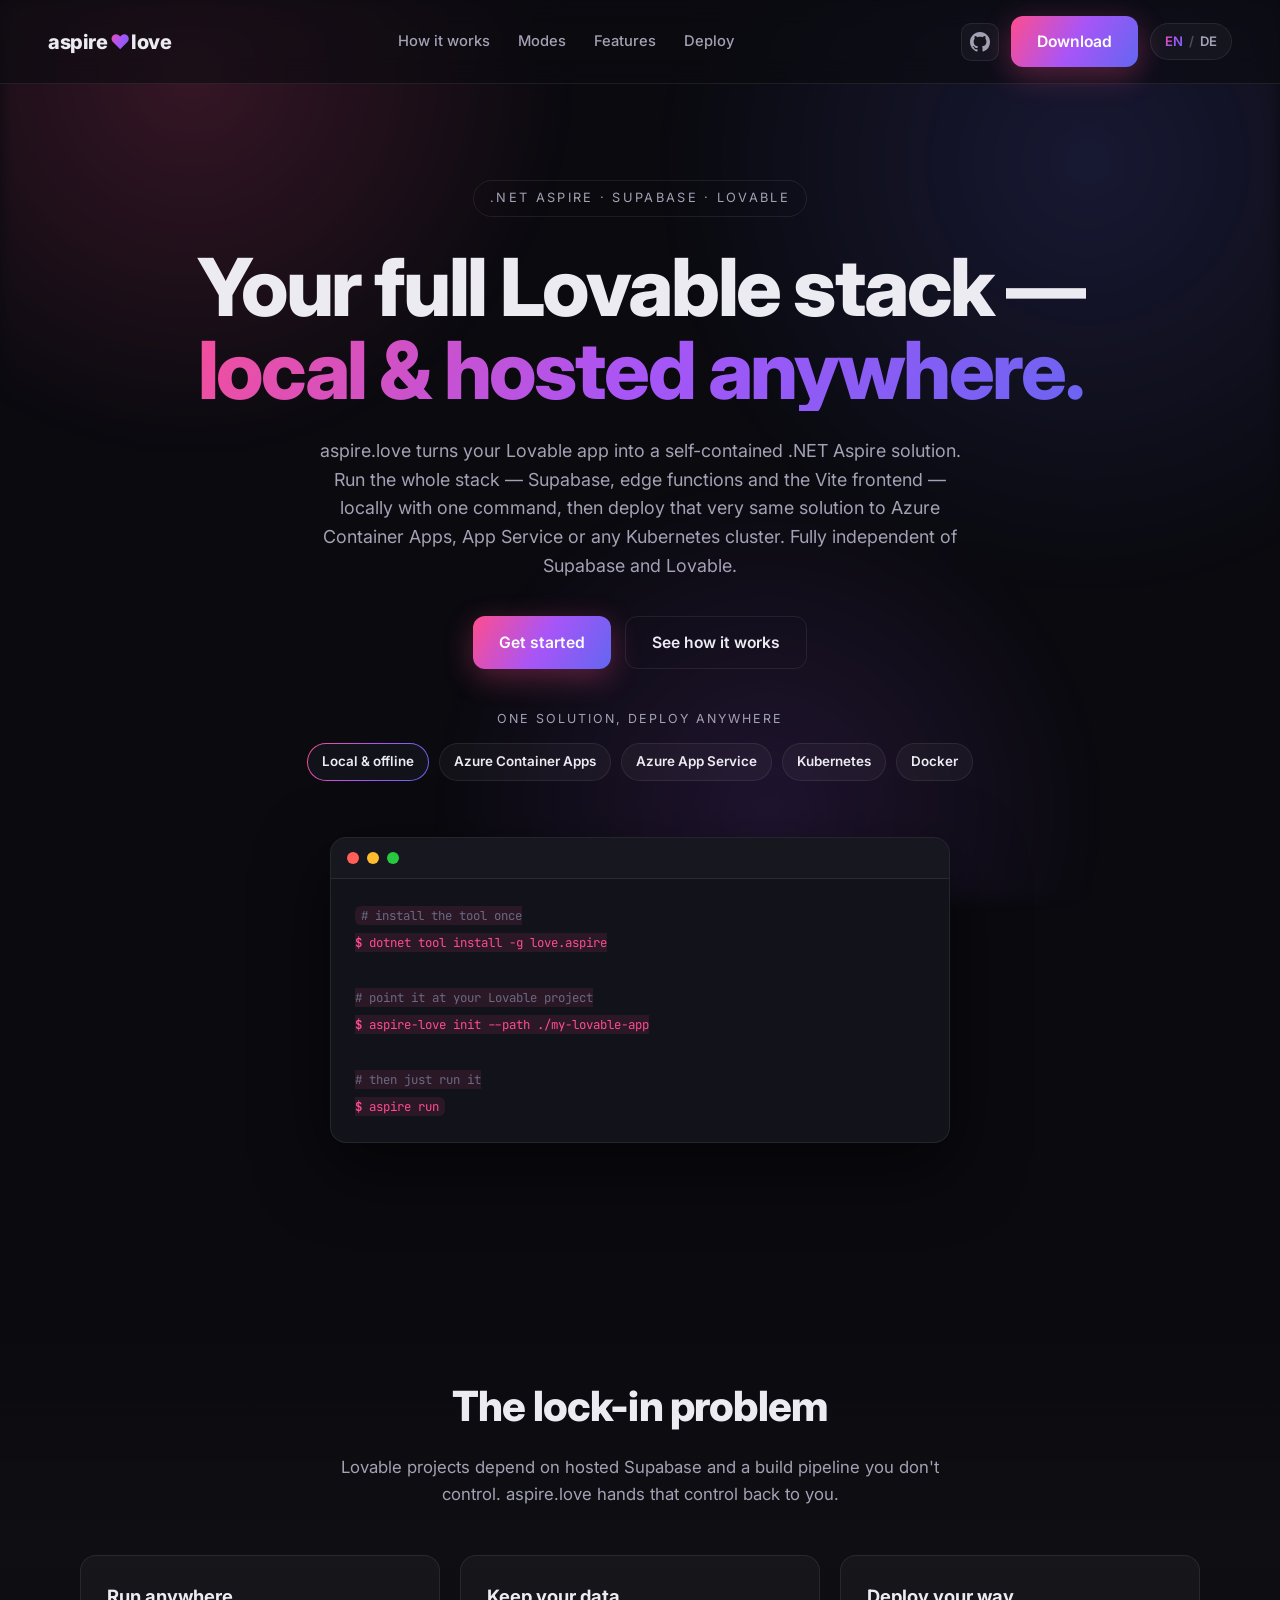
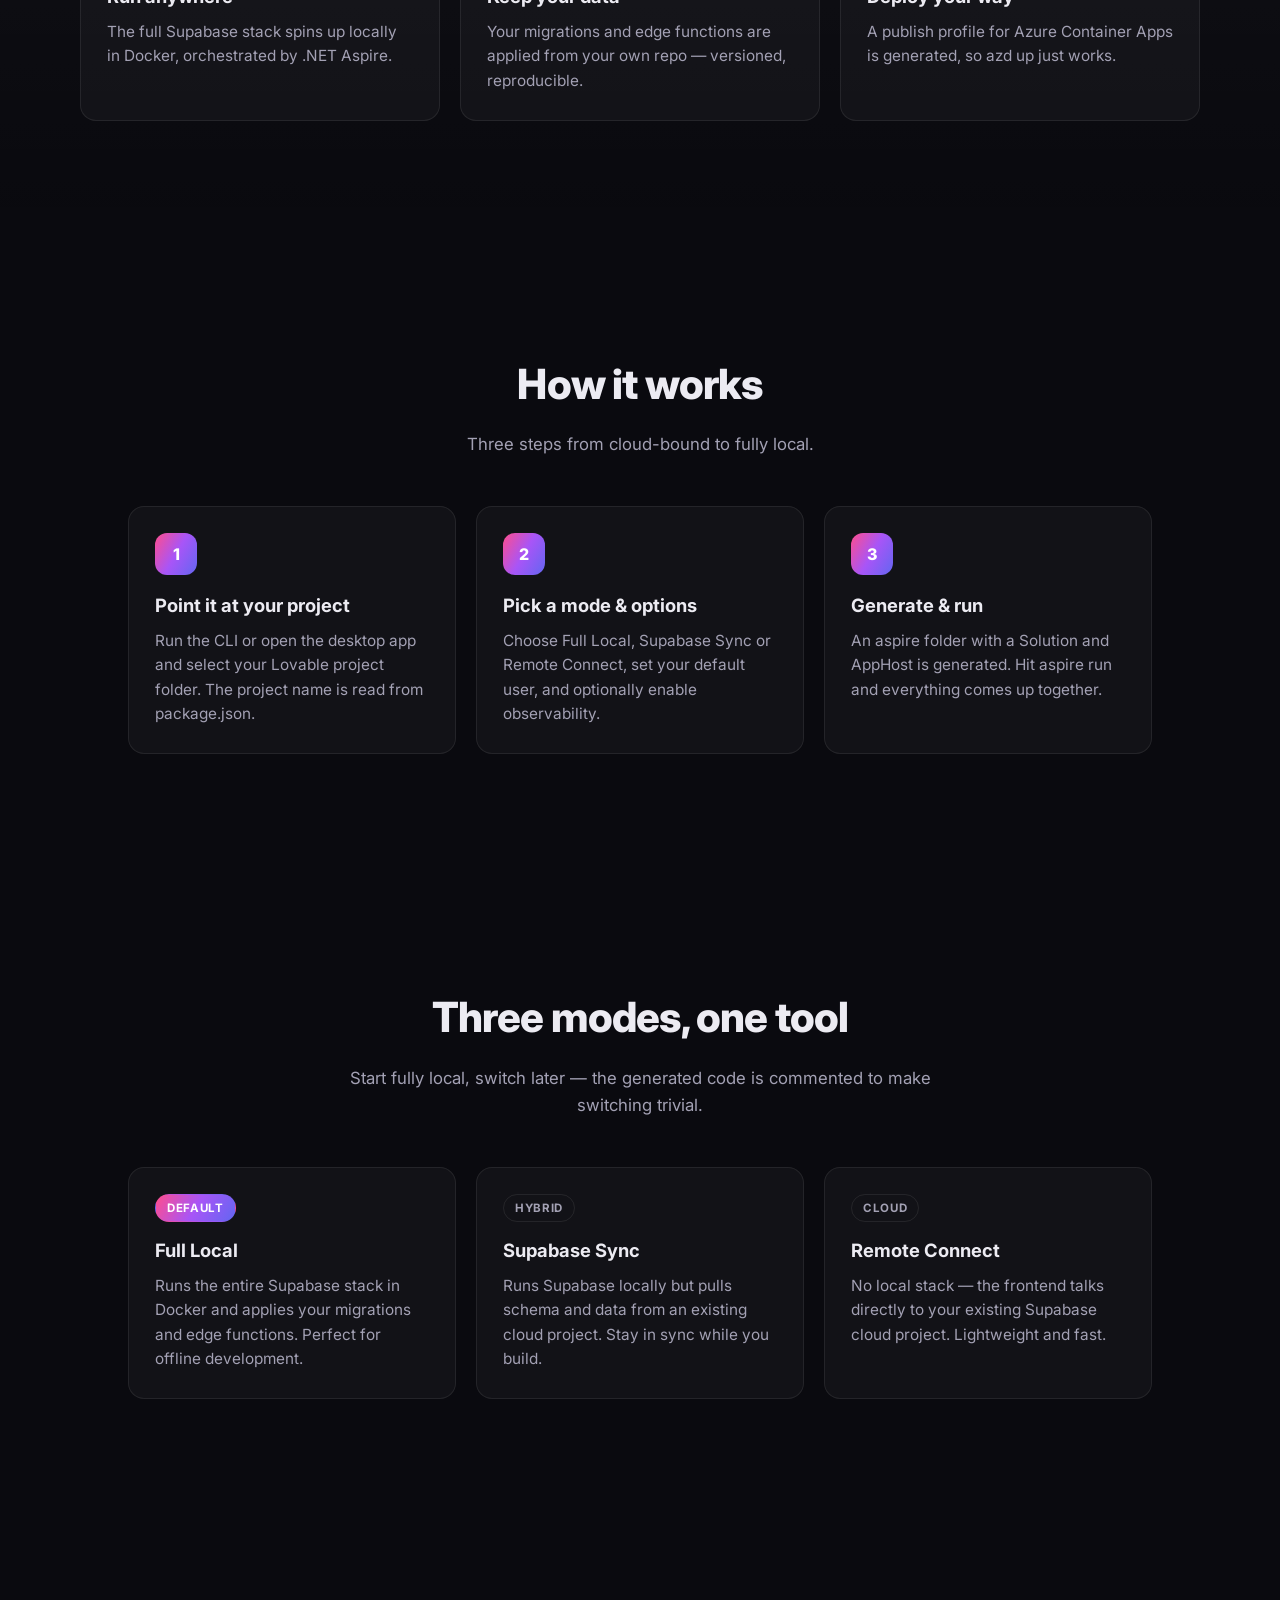
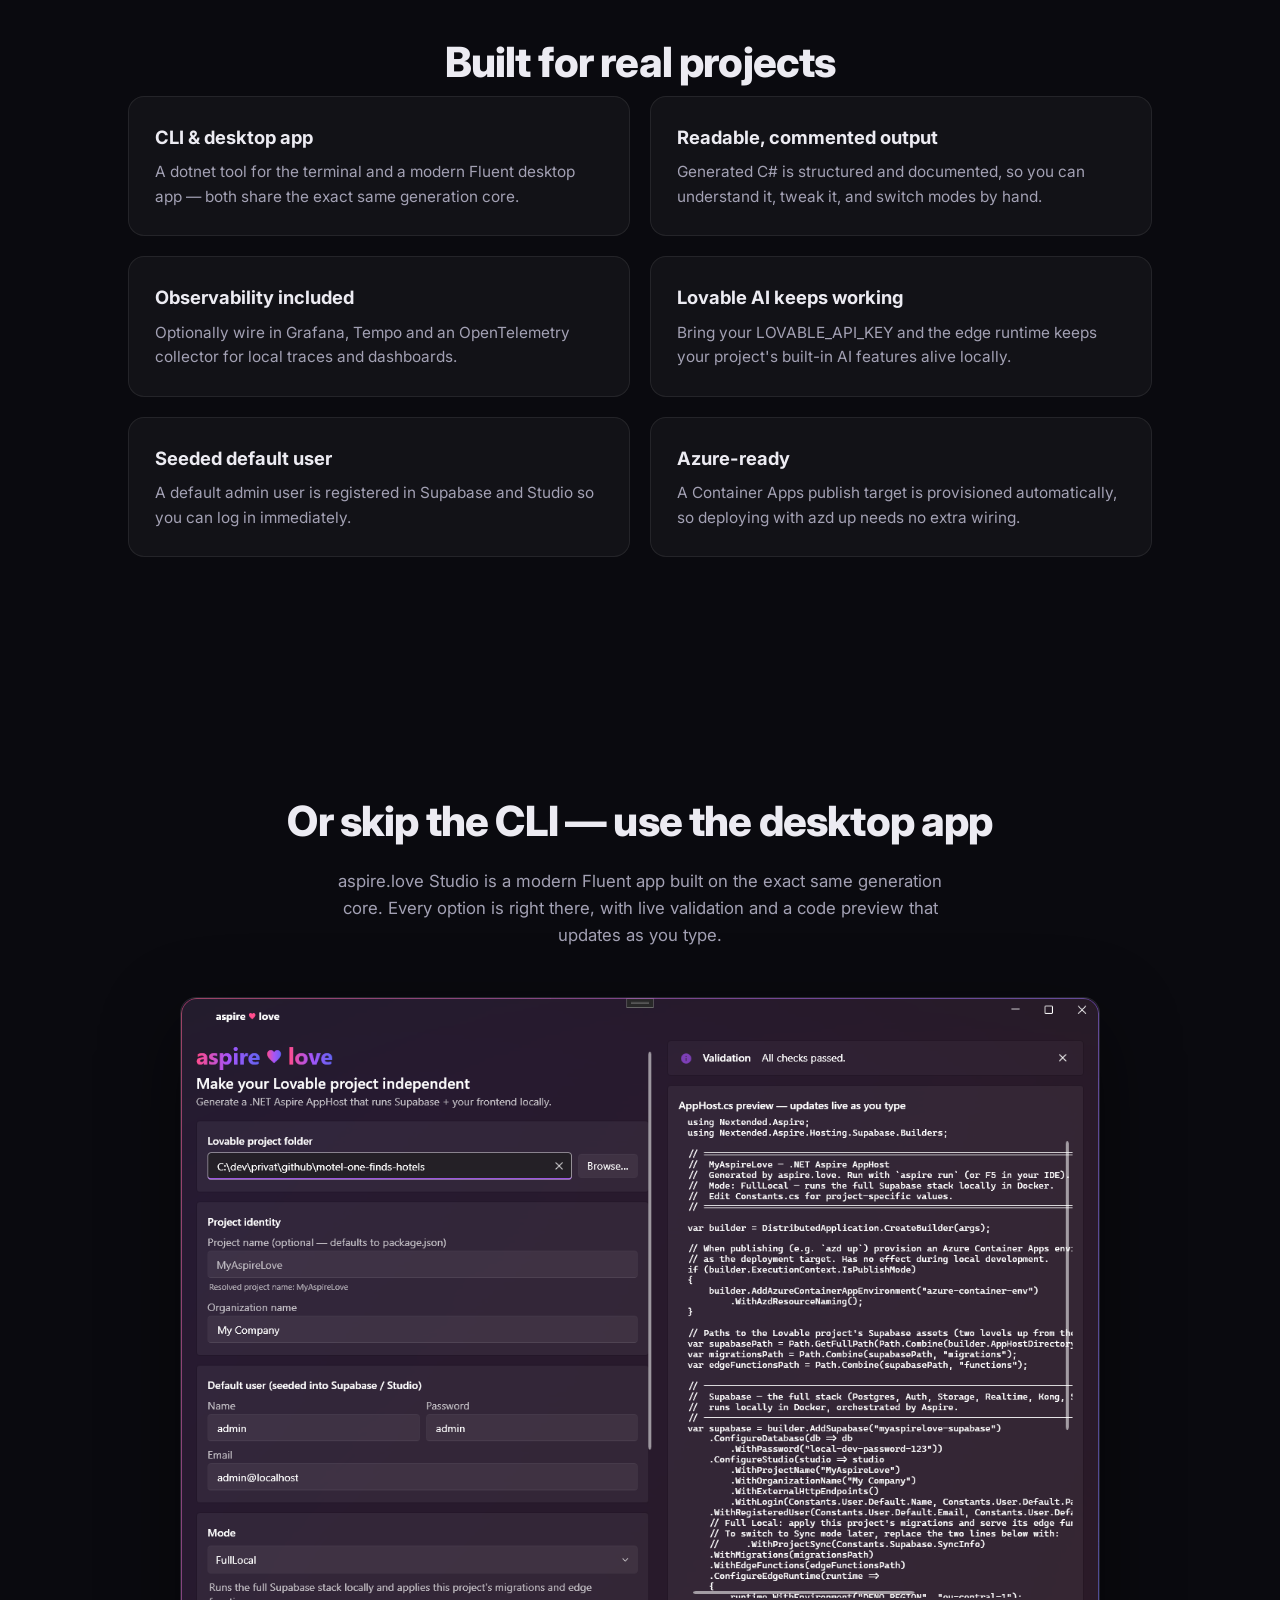
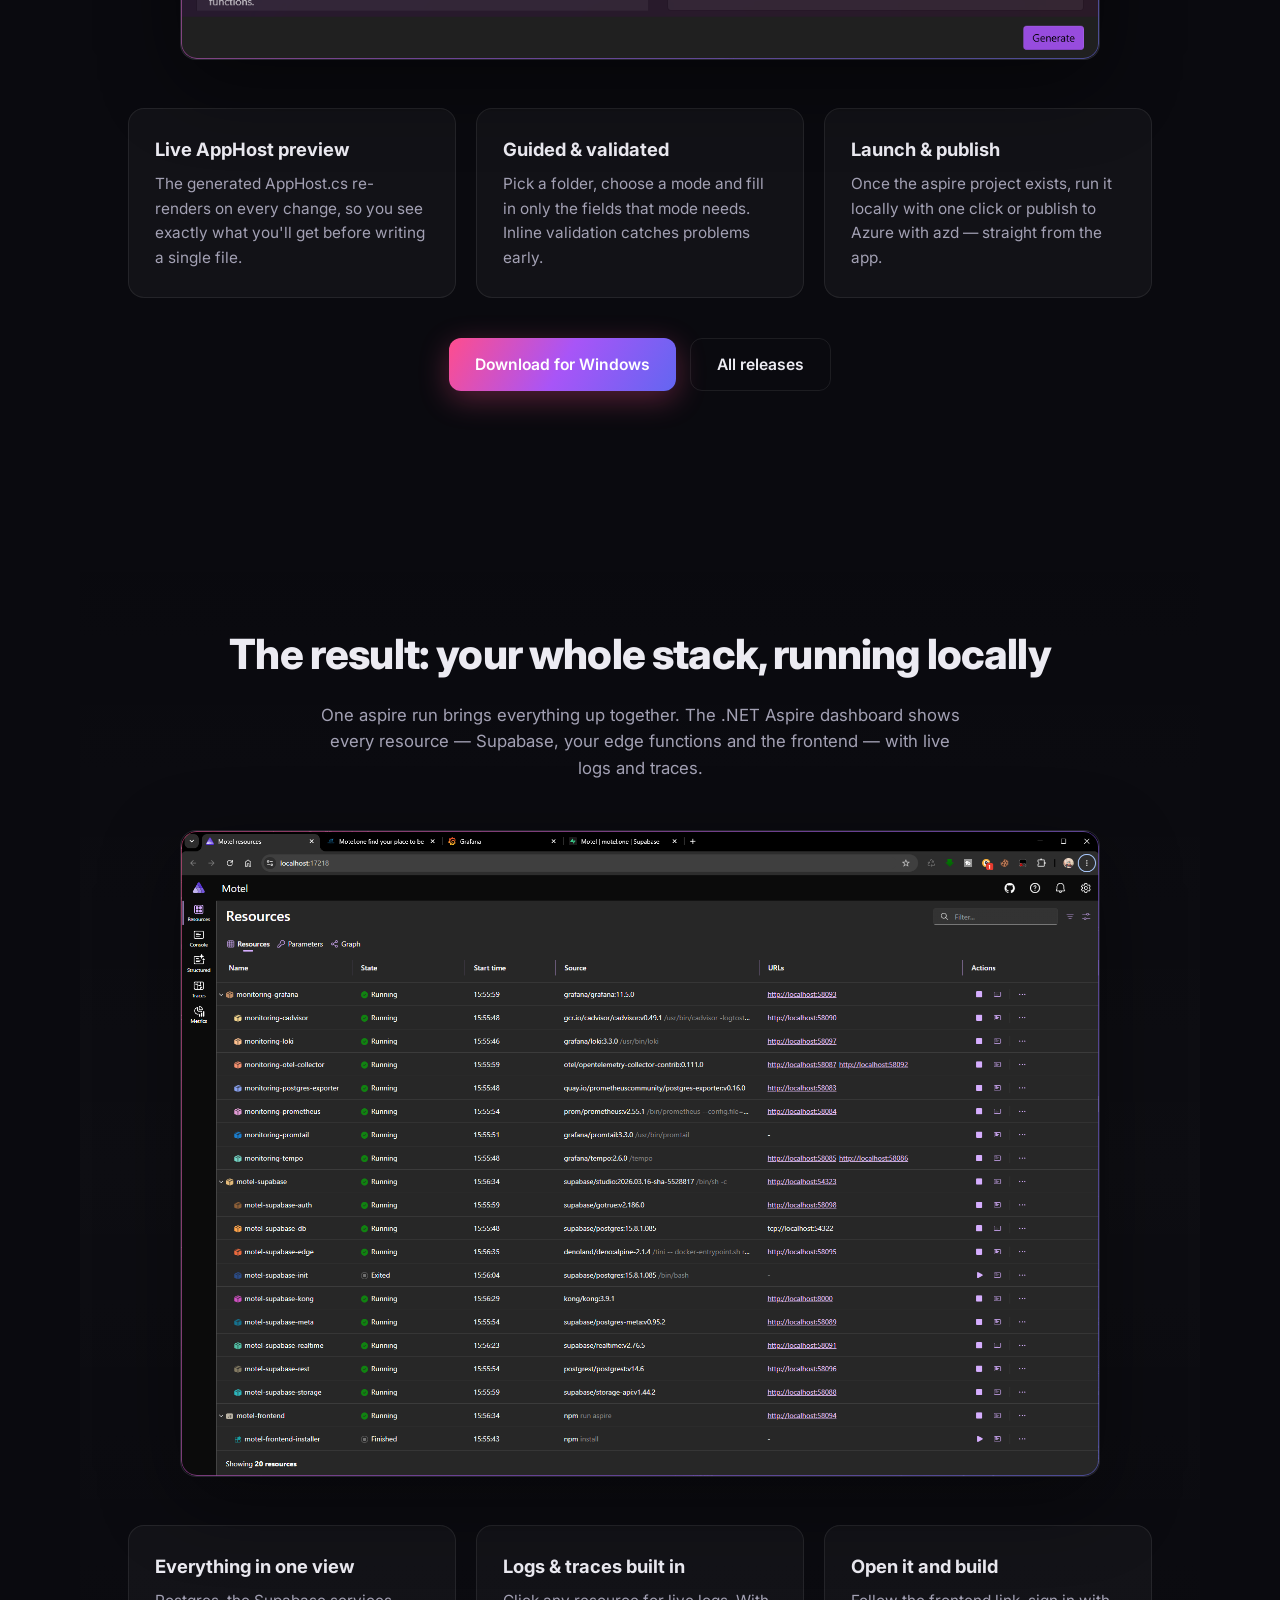
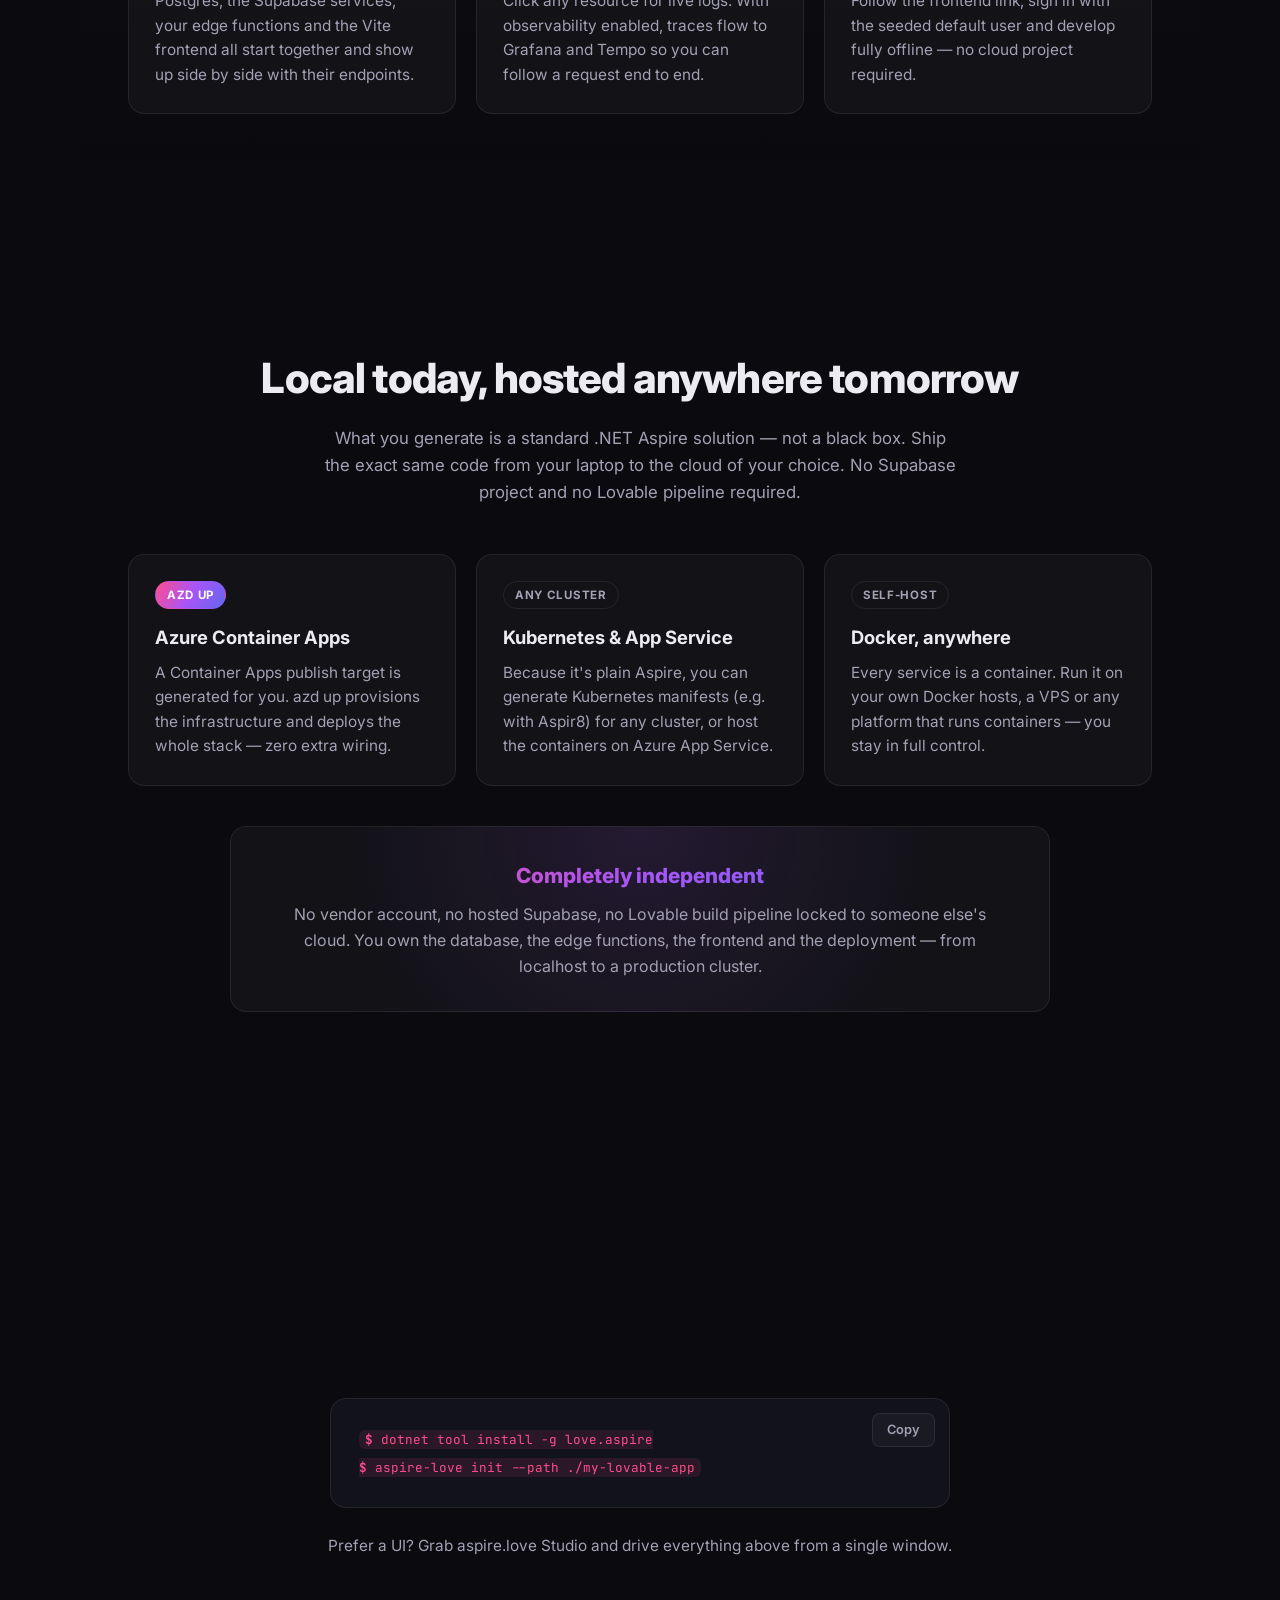
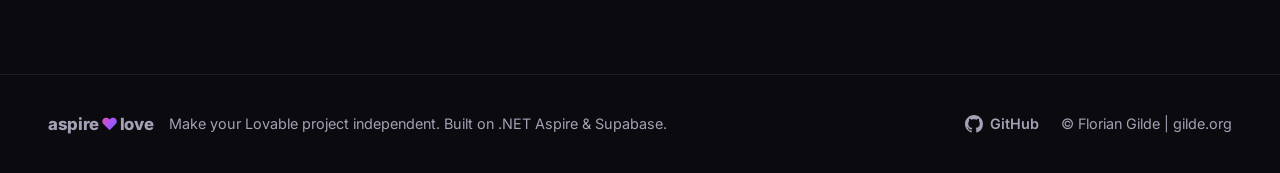
==== website/index.html @ bad2988e "Punch up the website: nav GitHub icon + download, deploy-anywhere story - Add a GitHub icon link and" ====
<!DOCTYPE html>
<html lang="en">
<head>
    <meta charset="UTF-8" />
    <meta name="viewport" content="width=device-width, initial-scale=1.0" />
    <title>aspire.love — own your Lovable project</title>
    <meta name="description"
          data-i18n="meta.description"
          content="aspire.love generates a .NET Aspire AppHost so your Lovable project runs fully locally — Supabase, edge functions and frontend, no cloud lock-in." />
    <link rel="icon" href="assets/favicon.ico" sizes="any" />
    <link rel="apple-touch-icon" href="assets/favicon.ico" />
    <link rel="preconnect" href="https://fonts.googleapis.com" />
    <link rel="preconnect" href="https://fonts.gstatic.com" crossorigin />
    <link href="https://fonts.googleapis.com/css2?family=Inter:wght@400;500;600;700;800&family=JetBrains+Mono:wght@400;500&display=swap"
          rel="stylesheet" />
    <link rel="stylesheet" href="styles.css" />
</head>
<body>
    <div class="aurora" aria-hidden="true"></div>

    <!-- ============================ Nav ============================ -->
    <header class="nav">
        <a class="brand" href="#top">
            <span class="brand-mark">aspire<span class="heart">♥</span>love</span>
        </a>
        <nav class="nav-links">
            <a href="#how" data-i18n="nav.how">How it works</a>
            <a href="#modes" data-i18n="nav.modes">Modes</a>
            <a href="#features" data-i18n="nav.features">Features</a>
            <a href="#deploy" data-i18n="nav.deploy">Deploy</a>
        </nav>
        <div class="nav-actions">
            <a class="nav-icon" href="https://github.com/fgilde/aspire.love" target="_blank" rel="noopener"
               aria-label="View aspire.love on GitHub" title="GitHub">
                <svg viewBox="0 0 16 16" width="20" height="20" aria-hidden="true" fill="currentColor">
                    <path d="M8 0C3.58 0 0 3.58 0 8c0 3.54 2.29 6.53 5.47 7.59.4.07.55-.17.55-.38 0-.19-.01-.82-.01-1.49-2.01.37-2.53-.49-2.69-.94-.09-.23-.48-.94-.82-1.13-.28-.15-.68-.52-.01-.53.63-.01 1.08.58 1.23.82.72 1.21 1.87.87 2.33.66.07-.52.28-.87.51-1.07-1.78-.2-3.64-.89-3.64-3.95 0-.87.31-1.59.82-2.15-.08-.2-.36-1.02.08-2.12 0 0 .67-.21 2.2.82.64-.18 1.32-.27 2-.27.68 0 1.36.09 2 .27 1.53-1.04 2.2-.82 2.2-.82.44 1.1.16 1.92.08 2.12.51.56.82 1.27.82 2.15 0 3.07-1.87 3.75-3.65 3.95.29.25.54.73.54 1.48 0 1.07-.01 1.93-.01 2.2 0 .21.15.46.55.38A8.01 8.01 0 0 0 16 8c0-4.42-3.58-8-8-8Z"></path>
                </svg>
            </a>
            <a class="btn btn-primary btn-sm"
               href="https://github.com/fgilde/aspire.love/releases/latest/download/aspire.love-win-Setup.exe"
               data-i18n="nav.download">Download</a>
            <button class="lang-toggle" id="langToggle" aria-label="Toggle language">
                <span data-lang="en" class="active">EN</span>
                <span class="sep">/</span>
                <span data-lang="de">DE</span>
            </button>
        </div>
    </header>

    <!-- ============================ Hero ============================ -->
    <main id="top">
        <section class="hero">
            <span class="eyebrow" data-i18n="hero.eyebrow">.NET Aspire · Supabase · Lovable</span>
            <h1 class="hero-title">
                <span data-i18n="hero.title1">Your full Lovable stack —</span>
                <span class="gradient" data-i18n="hero.title2">local &amp; hosted anywhere.</span>
            </h1>
            <p class="hero-sub" data-i18n="hero.sub">
                aspire.love turns your Lovable app into a self-contained .NET Aspire solution. Run the
                whole stack — Supabase, edge functions and the Vite frontend — locally with one command,
                then deploy that very same solution to Azure Container Apps, App Service or any Kubernetes
                cluster. Fully independent of Supabase and Lovable.
            </p>
            <div class="hero-cta">
                <a class="btn btn-primary" href="#get-started" data-i18n="hero.ctaPrimary">Get started</a>
                <a class="btn btn-ghost" href="#how" data-i18n="hero.ctaSecondary">See how it works</a>
            </div>
            <div class="deploy-strip">
                <span class="deploy-label" data-i18n="hero.deployLabel">One solution, deploy anywhere</span>
                <div class="chips">
                    <span class="chip">Local &amp; offline</span>
                    <span class="chip">Azure Container Apps</span>
                    <span class="chip">Azure App Service</span>
                    <span class="chip">Kubernetes</span>
                    <span class="chip">Docker</span>
                </div>
            </div>
            <div class="hero-terminal">
                <div class="term-bar"><span></span><span></span><span></span></div>
                <pre class="term-body"><code><span class="c-comment"># install the tool once</span>
<span class="c-prompt">$</span> dotnet tool install -g love.aspire

<span class="c-comment"># point it at your Lovable project</span>
<span class="c-prompt">$</span> aspire-love init --path ./my-lovable-app

<span class="c-comment"># then just run it</span>
<span class="c-prompt">$</span> aspire run</code></pre>
            </div>
        </section>

        <!-- ============================ Problem ============================ -->
        <section class="band">
            <div class="band-inner">
                <h2 class="section-title" data-i18n="problem.title">The lock-in problem</h2>
                <p class="section-lead" data-i18n="problem.lead">
                    Lovable projects depend on hosted Supabase and a build pipeline you don't control.
                    aspire.love hands that control back to you.
                </p>
                <div class="grid grid-3">
                    <div class="mini">
                        <h3 data-i18n="problem.c1t">Run anywhere</h3>
                        <p data-i18n="problem.c1b">The full Supabase stack spins up locally in Docker, orchestrated by .NET Aspire.</p>
                    </div>
                    <div class="mini">
                        <h3 data-i18n="problem.c2t">Keep your data</h3>
                        <p data-i18n="problem.c2b">Your migrations and edge functions are applied from your own repo — versioned, reproducible.</p>
                    </div>
                    <div class="mini">
                        <h3 data-i18n="problem.c3t">Deploy your way</h3>
                        <p data-i18n="problem.c3b">A publish profile for Azure Container Apps is generated, so <code>azd up</code> just works.</p>
                    </div>
                </div>
            </div>
        </section>

        <!-- ============================ How ============================ -->
        <section id="how" class="section">
            <h2 class="section-title" data-i18n="how.title">How it works</h2>
            <p class="section-lead" data-i18n="how.lead">Three steps from cloud-bound to fully local.</p>
            <div class="steps">
                <div class="step">
                    <div class="step-no">1</div>
                    <h3 data-i18n="how.s1t">Point it at your project</h3>
                    <p data-i18n="how.s1b">Run the CLI or open the desktop app and select your Lovable project folder. The project name is read from package.json.</p>
                </div>
                <div class="step">
                    <div class="step-no">2</div>
                    <h3 data-i18n="how.s2t">Pick a mode &amp; options</h3>
                    <p data-i18n="how.s2b">Choose Full Local, Supabase Sync or Remote Connect, set your default user, and optionally enable observability.</p>
                </div>
                <div class="step">
                    <div class="step-no">3</div>
                    <h3 data-i18n="how.s3t">Generate &amp; run</h3>
                    <p data-i18n="how.s3b">An <code>aspire</code> folder with a Solution and AppHost is generated. Hit <code>aspire run</code> and everything comes up together.</p>
                </div>
            </div>
        </section>

        <!-- ============================ Modes ============================ -->
        <section id="modes" class="section">
            <h2 class="section-title" data-i18n="modes.title">Three modes, one tool</h2>
            <p class="section-lead" data-i18n="modes.lead">Start fully local, switch later — the generated code is commented to make switching trivial.</p>
            <div class="grid grid-3">
                <div class="card">
                    <span class="badge badge-default" data-i18n="modes.m1badge">Default</span>
                    <h3 data-i18n="modes.m1t">Full Local</h3>
                    <p data-i18n="modes.m1b">Runs the entire Supabase stack in Docker and applies your migrations and edge functions. Perfect for offline development.</p>
                </div>
                <div class="card">
                    <span class="badge" data-i18n="modes.m2badge">Hybrid</span>
                    <h3 data-i18n="modes.m2t">Supabase Sync</h3>
                    <p data-i18n="modes.m2b">Runs Supabase locally but pulls schema and data from an existing cloud project. Stay in sync while you build.</p>
                </div>
                <div class="card">
                    <span class="badge" data-i18n="modes.m3badge">Cloud</span>
                    <h3 data-i18n="modes.m3t">Remote Connect</h3>
                    <p data-i18n="modes.m3b">No local stack — the frontend talks directly to your existing Supabase cloud project. Lightweight and fast.</p>
                </div>
            </div>
        </section>

        <!-- ============================ Features ============================ -->
        <section id="features" class="section">
            <h2 class="section-title" data-i18n="features.title">Built for real projects</h2>
            <div class="grid grid-2">
                <div class="feature">
                    <h3 data-i18n="features.f1t">CLI &amp; desktop app</h3>
                    <p data-i18n="features.f1b">A <code>dotnet tool</code> for the terminal and a modern Fluent desktop app — both share the exact same generation core.</p>
                </div>
                <div class="feature">
                    <h3 data-i18n="features.f2t">Readable, commented output</h3>
                    <p data-i18n="features.f2b">Generated C# is structured and documented, so you can understand it, tweak it, and switch modes by hand.</p>
                </div>
                <div class="feature">
                    <h3 data-i18n="features.f3t">Observability included</h3>
                    <p data-i18n="features.f3b">Optionally wire in Grafana, Tempo and an OpenTelemetry collector for local traces and dashboards.</p>
                </div>
                <div class="feature">
                    <h3 data-i18n="features.f4t">Lovable AI keeps working</h3>
                    <p data-i18n="features.f4b">Bring your <code>LOVABLE_API_KEY</code> and the edge runtime keeps your project's built-in AI features alive locally.</p>
                </div>
                <div class="feature">
                    <h3 data-i18n="features.f5t">Seeded default user</h3>
                    <p data-i18n="features.f5b">A default admin user is registered in Supabase and Studio so you can log in immediately.</p>
                </div>
                <div class="feature">
                    <h3 data-i18n="features.f6t">Azure-ready</h3>
                    <p data-i18n="features.f6b">A Container Apps publish target is provisioned automatically, so deploying with <code>azd up</code> needs no extra wiring.</p>
                </div>
            </div>
        </section>

        <!-- ============================ Desktop app ============================ -->
        <section id="studio" class="section">
            <h2 class="section-title" data-i18n="studio.title">Or skip the CLI — use the desktop app</h2>
            <p class="section-lead" data-i18n="studio.lead">
                aspire.love Studio is a modern Fluent app built on the exact same generation core.
                Every option is right there, with live validation and a code preview that updates as you type.
            </p>
            <figure class="shot-frame">
                <img src="assets/screenshot.png"
                     alt="aspire.love Studio: project options on the left, a live AppHost.cs preview on the right."
                     loading="lazy" />
            </figure>
            <div class="grid grid-3">
                <div class="mini">
                    <h3 data-i18n="studio.c1t">Live AppHost preview</h3>
                    <p data-i18n="studio.c1b">The generated AppHost.cs re-renders on every change, so you see exactly what you'll get before writing a single file.</p>
                </div>
                <div class="mini">
                    <h3 data-i18n="studio.c2t">Guided &amp; validated</h3>
                    <p data-i18n="studio.c2b">Pick a folder, choose a mode and fill in only the fields that mode needs. Inline validation catches problems early.</p>
                </div>
                <div class="mini">
                    <h3 data-i18n="studio.c3t">Launch &amp; publish</h3>
                    <p data-i18n="studio.c3b">Once the aspire project exists, run it locally with one click or publish to Azure with azd — straight from the app.</p>
                </div>
            </div>
            <div class="studio-cta">
                <a class="btn btn-primary"
                   href="https://github.com/fgilde/aspire.love/releases/latest/download/aspire.love-win-Setup.exe"
                   data-i18n="studio.download">Download for Windows</a>
                <a class="btn btn-ghost"
                   href="https://github.com/fgilde/aspire.love/releases/latest"
                   target="_blank" rel="noopener"
                   data-i18n="studio.releases">All releases</a>
            </div>
        </section>

        <!-- ============================ The result ============================ -->
        <section id="result" class="band section">
            <h2 class="section-title" data-i18n="result.title">The result: your whole stack, running locally</h2>
            <p class="section-lead" data-i18n="result.lead">
                One <code>aspire run</code> brings everything up together. The .NET Aspire dashboard
                shows every resource — Supabase, your edge functions and the frontend — with live logs and traces.
            </p>
            <figure class="shot-frame">
                <img src="assets/aspire-dashboard.png"
                     alt="The .NET Aspire dashboard listing every running resource: Postgres, the Supabase services, edge functions and the Vite frontend, each with live status and endpoints."
                     loading="lazy" />
            </figure>
            <div class="grid grid-3">
                <div class="mini">
                    <h3 data-i18n="result.c1t">Everything in one view</h3>
                    <p data-i18n="result.c1b">Postgres, the Supabase services, your edge functions and the Vite frontend all start together and show up side by side with their endpoints.</p>
                </div>
                <div class="mini">
                    <h3 data-i18n="result.c2t">Logs &amp; traces built in</h3>
                    <p data-i18n="result.c2b">Click any resource for live logs. With observability enabled, traces flow to Grafana and Tempo so you can follow a request end to end.</p>
                </div>
                <div class="mini">
                    <h3 data-i18n="result.c3t">Open it and build</h3>
                    <p data-i18n="result.c3b">Follow the frontend link, sign in with the seeded default user and develop fully offline — no cloud project required.</p>
                </div>
            </div>
        </section>

        <!-- ============================ Deploy anywhere ============================ -->
        <section id="deploy" class="section">
            <h2 class="section-title" data-i18n="deploy.title">Local today, hosted anywhere tomorrow</h2>
            <p class="section-lead" data-i18n="deploy.lead">
                What you generate is a standard .NET Aspire solution — not a black box. Ship the exact
                same code from your laptop to the cloud of your choice. No Supabase project and no Lovable
                pipeline required.
            </p>
            <div class="grid grid-3">
                <div class="card">
                    <span class="badge badge-default" data-i18n="deploy.c1badge">azd up</span>
                    <h3 data-i18n="deploy.c1t">Azure Container Apps</h3>
                    <p data-i18n="deploy.c1b">A Container Apps publish target is generated for you. <code>azd up</code> provisions the infrastructure and deploys the whole stack — zero extra wiring.</p>
                </div>
                <div class="card">
                    <span class="badge" data-i18n="deploy.c2badge">Any cluster</span>
                    <h3 data-i18n="deploy.c2t">Kubernetes &amp; App Service</h3>
                    <p data-i18n="deploy.c2b">Because it's plain Aspire, you can generate Kubernetes manifests (e.g. with Aspir8) for any cluster, or host the containers on Azure App Service.</p>
                </div>
                <div class="card">
                    <span class="badge" data-i18n="deploy.c3badge">Self-host</span>
                    <h3 data-i18n="deploy.c3t">Docker, anywhere</h3>
                    <p data-i18n="deploy.c3b">Every service is a container. Run it on your own Docker hosts, a VPS or any platform that runs containers — you stay in full control.</p>
                </div>
            </div>
            <div class="independence">
                <h3 data-i18n="deploy.indeptitle">Completely independent</h3>
                <p data-i18n="deploy.indepbody">No vendor account, no hosted Supabase, no Lovable build pipeline locked to someone else's cloud. You own the database, the edge functions, the frontend and the deployment — from <code>localhost</code> to a production cluster.</p>
            </div>
        </section>

        <!-- ============================ Get started ============================ -->
        <section id="get-started" class="section cta">
            <h2 class="section-title" data-i18n="start.title">Get started in seconds</h2>
            <p class="section-lead" data-i18n="start.lead">Install the tool and free your project today.</p>
            <div class="cta-code">
                <pre><code><span class="c-prompt">$</span> dotnet tool install -g love.aspire
<span class="c-prompt">$</span> aspire-love init --path ./my-lovable-app</code></pre>
                <button class="copy-btn" id="copyBtn" data-i18n="start.copy">Copy</button>
            </div>
            <p class="cta-note" data-i18n="start.note">Prefer a UI? The Fluent desktop app walks you through every option with live validation and a code preview.</p>
        </section>
    </main>

    <!-- ============================ Footer ============================ -->
    <footer class="footer">
        <div class="footer-left">
            <span class="brand-mark small">aspire<span class="heart">♥</span>love</span>
            <span class="footer-note" data-i18n="footer.note">Make your Lovable project independent. Built on .NET Aspire &amp; Supabase.</span>
        </div>
        <div class="footer-right">
            <a class="footer-link" href="https://github.com/fgilde/aspire.love" target="_blank" rel="noopener">
                <svg viewBox="0 0 16 16" width="18" height="18" aria-hidden="true" fill="currentColor">
                    <path d="M8 0C3.58 0 0 3.58 0 8c0 3.54 2.29 6.53 5.47 7.59.4.07.55-.17.55-.38 0-.19-.01-.82-.01-1.49-2.01.37-2.53-.49-2.69-.94-.09-.23-.48-.94-.82-1.13-.28-.15-.68-.52-.01-.53.63-.01 1.08.58 1.23.82.72 1.21 1.87.87 2.33.66.07-.52.28-.87.51-1.07-1.78-.2-3.64-.89-3.64-3.95 0-.87.31-1.59.82-2.15-.08-.2-.36-1.02.08-2.12 0 0 .67-.21 2.2.82.64-.18 1.32-.27 2-.27.68 0 1.36.09 2 .27 1.53-1.04 2.2-.82 2.2-.82.44 1.1.16 1.92.08 2.12.51.56.82 1.27.82 2.15 0 3.07-1.87 3.75-3.65 3.95.29.25.54.73.54 1.48 0 1.07-.01 1.93-.01 2.2 0 .21.15.46.55.38A8.01 8.01 0 0 0 16 8c0-4.42-3.58-8-8-8Z"></path>
                </svg>
                <span>GitHub</span>
            </a>
            <span class="footer-copy">© <a href="https://www.gilde.org" target="_blank" rel="noopener">Florian Gilde | gilde.org</a></span>
        </div>
    </footer>

    <script src="i18n.js"></script>
    <script src="script.js"></script>
</body>
</html>
---- website/styles.css ----
:root {
    --bg: #0a0a0f;
    --bg-soft: #12121b;
    --card: rgba(255, 255, 255, 0.035);
    --card-border: rgba(255, 255, 255, 0.08);
    --text: #ecebf2;
    --text-dim: #a3a1b4;
    --accent: #ff4d8d;
    --accent-2: #a855f7;
    --accent-3: #6366f1;
    --grad: linear-gradient(120deg, #ff4d8d 0%, #a855f7 50%, #6366f1 100%);
    --radius: 16px;
    --maxw: 1120px;
}

* { box-sizing: border-box; margin: 0; padding: 0; }

html { scroll-behavior: smooth; }

body {
    font-family: "Inter", system-ui, -apple-system, "Segoe UI", sans-serif;
    background: var(--bg);
    color: var(--text);
    line-height: 1.6;
    -webkit-font-smoothing: antialiased;
    overflow-x: hidden;
}

code, pre { font-family: "JetBrains Mono", ui-monospace, "Cascadia Code", Consolas, monospace; }

a { color: inherit; text-decoration: none; }

/* ---- Ambient aurora background ---- */
.aurora {
    position: fixed;
    inset: 0;
    z-index: -1;
    background:
        radial-gradient(640px circle at 15% 8%, rgba(255, 77, 141, 0.18), transparent 60%),
        radial-gradient(720px circle at 85% 18%, rgba(99, 102, 241, 0.16), transparent 60%),
        radial-gradient(560px circle at 60% 90%, rgba(168, 85, 247, 0.14), transparent 60%);
    filter: blur(8px);
}

/* ---- Nav ---- */
.nav {
    position: sticky;
    top: 0;
    z-index: 50;
    display: flex;
    align-items: center;
    justify-content: space-between;
    gap: 24px;
    padding: 16px clamp(20px, 5vw, 48px);
    backdrop-filter: blur(14px);
    background: rgba(10, 10, 15, 0.6);
    border-bottom: 1px solid var(--card-border);
}

.brand-mark {
    font-weight: 800;
    font-size: 1.25rem;
    letter-spacing: -0.02em;
}
.brand-mark.small { font-size: 1.05rem; }
.heart {
    background: var(--grad);
    -webkit-background-clip: text;
    background-clip: text;
    color: transparent;
    padding: 0 2px;
}

.nav-links { display: flex; gap: 28px; }
.nav-links a { color: var(--text-dim); font-size: 0.92rem; font-weight: 500; transition: color 0.2s; }
.nav-links a:hover { color: var(--text); }

.nav-actions { display: inline-flex; align-items: center; gap: 12px; }
.nav-icon {
    display: inline-flex;
    align-items: center;
    justify-content: center;
    width: 38px;
    height: 38px;
    border-radius: 10px;
    border: 1px solid var(--card-border);
    background: var(--card);
    color: var(--text-dim);
    transition: color 0.2s, border-color 0.2s, transform 0.15s;
}
.nav-icon:hover { color: var(--text); border-color: rgba(255, 255, 255, 0.28); transform: translateY(-1px); }
.btn-sm { padding: 9px 18px; font-size: 0.88rem; border-radius: 10px; }

.lang-toggle {
    display: inline-flex;
    align-items: center;
    gap: 6px;
    background: var(--card);
    border: 1px solid var(--card-border);
    border-radius: 999px;
    padding: 7px 14px;
    color: var(--text-dim);
    font: inherit;
    font-size: 0.82rem;
    font-weight: 600;
    cursor: pointer;
    transition: border-color 0.2s;
}
.lang-toggle:hover { border-color: rgba(255, 255, 255, 0.2); }
.lang-toggle .sep { opacity: 0.4; }
.lang-toggle [data-lang].active {
    background: var(--grad);
    -webkit-background-clip: text;
    background-clip: text;
    color: transparent;
}

/* ---- Layout primitives ---- */
section { padding: clamp(56px, 9vw, 120px) clamp(20px, 5vw, 48px); }
.section, .band-inner, .hero, .showcase { max-width: var(--maxw); margin: 0 auto; }

/* ---- Showcase screenshot ---- */
.shot-frame {
    max-width: 920px;
    margin: 0 auto 48px;
    border-radius: var(--radius);
    overflow: hidden;
    border: 1px solid var(--card-border);
    background: var(--bg-soft);
    box-shadow: 0 24px 80px rgba(0, 0, 0, 0.45);
    position: relative;
}
.shot-frame::after {
    content: "";
    position: absolute;
    inset: 0;
    border-radius: var(--radius);
    padding: 1px;
    background: var(--grad);
    -webkit-mask: linear-gradient(#000 0 0) content-box, linear-gradient(#000 0 0);
    -webkit-mask-composite: xor;
    mask-composite: exclude;
    opacity: 0.5;
    pointer-events: none;
}
.shot-frame img { display: block; width: 100%; height: auto; }
.studio-cta { display: flex; gap: 14px; justify-content: center; flex-wrap: wrap; margin-top: 40px; }

/* ---- Independence highlight ---- */
.independence {
    max-width: 820px;
    margin: 40px auto 0;
    text-align: center;
    padding: 32px clamp(20px, 4vw, 44px);
    border-radius: var(--radius);
    border: 1px solid var(--card-border);
    background:
        radial-gradient(420px circle at 50% 0%, rgba(168, 85, 247, 0.12), transparent 70%),
        var(--card);
}
.independence h3 {
    font-size: 1.3rem;
    font-weight: 800;
    background: var(--grad);
    -webkit-background-clip: text;
    background-clip: text;
    color: transparent;
    margin-bottom: 10px;
}
.independence p { color: var(--text-dim); }

.section-title {
    font-size: clamp(1.7rem, 3.4vw, 2.6rem);
    font-weight: 800;
    letter-spacing: -0.02em;
    text-align: center;
}
.section-lead {
    color: var(--text-dim);
    text-align: center;
    max-width: 640px;
    margin: 14px auto 48px;
    font-size: 1.05rem;
}

/* ---- Hero ---- */
.hero { text-align: center; padding-top: clamp(48px, 8vw, 96px); }
.eyebrow {
    display: inline-block;
    font-size: 0.8rem;
    letter-spacing: 0.18em;
    text-transform: uppercase;
    color: var(--text-dim);
    border: 1px solid var(--card-border);
    border-radius: 999px;
    padding: 7px 16px;
    margin-bottom: 28px;
}
.hero-title {
    font-size: clamp(2.6rem, 7vw, 5rem);
    font-weight: 800;
    line-height: 1.04;
    letter-spacing: -0.03em;
}
.hero-title .gradient {
    display: block;
    background: var(--grad);
    -webkit-background-clip: text;
    background-clip: text;
    color: transparent;
}
.hero-sub {
    color: var(--text-dim);
    max-width: 660px;
    margin: 26px auto 36px;
    font-size: 1.12rem;
}
.hero-cta { display: flex; gap: 14px; justify-content: center; flex-wrap: wrap; }

/* ---- Hero deploy strip ---- */
.deploy-strip { margin: 40px auto 0; max-width: 760px; }
.deploy-label {
    display: block;
    font-size: 0.78rem;
    letter-spacing: 0.16em;
    text-transform: uppercase;
    color: var(--text-dim);
    margin-bottom: 14px;
}
.chips { display: flex; flex-wrap: wrap; gap: 10px; justify-content: center; }
.chip {
    font-size: 0.84rem;
    font-weight: 600;
    color: var(--text);
    padding: 7px 14px;
    border-radius: 999px;
    border: 1px solid var(--card-border);
    background: var(--card);
}
.chip:first-child {
    border-color: transparent;
    background: linear-gradient(var(--bg-soft), var(--bg-soft)) padding-box,
                var(--grad) border-box;
    border: 1px solid transparent;
}

.btn {
    display: inline-flex;
    align-items: center;
    border-radius: 12px;
    padding: 13px 26px;
    font-weight: 600;
    font-size: 0.98rem;
    transition: transform 0.15s, box-shadow 0.2s, border-color 0.2s;
}
.btn-primary {
    background: var(--grad);
    color: #fff;
    box-shadow: 0 8px 30px rgba(255, 77, 141, 0.32);
}
.btn-primary:hover { transform: translateY(-2px); box-shadow: 0 12px 40px rgba(168, 85, 247, 0.42); }
.btn-ghost { border: 1px solid var(--card-border); color: var(--text); }
.btn-ghost:hover { border-color: rgba(255, 255, 255, 0.28); transform: translateY(-2px); }

/* ---- Terminal ---- */
.hero-terminal {
    margin: 56px auto 0;
    max-width: 620px;
    text-align: left;
    background: var(--bg-soft);
    border: 1px solid var(--card-border);
    border-radius: var(--radius);
    overflow: hidden;
    box-shadow: 0 24px 70px rgba(0, 0, 0, 0.5);
}
.term-bar {
    display: flex;
    gap: 8px;
    padding: 14px 16px;
    border-bottom: 1px solid var(--card-border);
    background: rgba(255, 255, 255, 0.02);
}
.term-bar span { width: 12px; height: 12px; border-radius: 50%; background: #3a3a47; }
.term-bar span:nth-child(1) { background: #ff5f57; }
.term-bar span:nth-child(2) { background: #febc2e; }
.term-bar span:nth-child(3) { background: #28c840; }
.term-body { padding: 22px 24px; font-size: 0.9rem; line-height: 1.9; color: #d7d5e6; overflow-x: auto; }
.c-comment { color: #6b6980; }
.c-prompt { color: var(--accent); font-weight: 600; }

/* ---- Bands & grids ---- */
.band { background: linear-gradient(180deg, transparent, rgba(255, 255, 255, 0.018), transparent); }
.grid { display: grid; gap: 20px; }
.grid-3 { grid-template-columns: repeat(3, 1fr); }
.grid-2 { grid-template-columns: repeat(2, 1fr); }

.mini, .card, .feature, .step {
    background: var(--card);
    border: 1px solid var(--card-border);
    border-radius: var(--radius);
    padding: 26px;
    transition: transform 0.2s, border-color 0.2s, background 0.2s;
}
.mini:hover, .card:hover, .feature:hover, .step:hover {
    transform: translateY(-4px);
    border-color: rgba(255, 77, 141, 0.4);
    background: rgba(255, 255, 255, 0.05);
}
.mini h3, .card h3, .feature h3, .step h3 { font-size: 1.15rem; margin-bottom: 8px; font-weight: 700; }
.mini p, .card p, .feature p, .step p { color: var(--text-dim); font-size: 0.96rem; }
code { color: var(--accent); background: rgba(255, 77, 141, 0.1); padding: 1px 6px; border-radius: 6px; font-size: 0.86em; }

/* ---- Steps ---- */
.steps { display: grid; grid-template-columns: repeat(3, 1fr); gap: 20px; counter-reset: step; }
.step-no {
    width: 42px; height: 42px;
    display: grid; place-items: center;
    border-radius: 12px;
    background: var(--grad);
    color: #fff;
    font-weight: 800;
    margin-bottom: 16px;
}

/* ---- Badges ---- */
.badge {
    display: inline-block;
    font-size: 0.72rem;
    font-weight: 700;
    letter-spacing: 0.06em;
    text-transform: uppercase;
    color: var(--text-dim);
    border: 1px solid var(--card-border);
    border-radius: 999px;
    padding: 4px 11px;
    margin-bottom: 14px;
}
.badge-default {
    color: #fff;
    border-color: transparent;
    background: var(--grad);
}

/* ---- CTA ---- */
.cta { text-align: center; }
.cta-code {
    position: relative;
    max-width: 620px;
    margin: 0 auto;
    background: var(--bg-soft);
    border: 1px solid var(--card-border);
    border-radius: var(--radius);
    padding: 26px 28px;
    text-align: left;
}
.cta-code pre { overflow-x: auto; font-size: 0.92rem; line-height: 1.9; }
.copy-btn {
    position: absolute;
    top: 14px; right: 14px;
    background: var(--card);
    border: 1px solid var(--card-border);
    color: var(--text-dim);
    border-radius: 8px;
    padding: 6px 14px;
    font: inherit;
    font-size: 0.8rem;
    font-weight: 600;
    cursor: pointer;
    transition: all 0.2s;
}
.copy-btn:hover { border-color: var(--accent); color: var(--text); }
.copy-btn.copied { color: #28c840; border-color: #28c840; }
.cta-note { color: var(--text-dim); margin-top: 26px; font-size: 0.96rem; }

/* ---- Footer ---- */
.footer {
    display: flex;
    align-items: center;
    justify-content: space-between;
    gap: 16px 32px;
    flex-wrap: wrap;
    padding: 36px clamp(20px, 5vw, 48px);
    border-top: 1px solid var(--card-border);
    color: var(--text-dim);
    font-size: 0.9rem;
}
.footer-left { display: flex; align-items: center; gap: 16px; flex-wrap: wrap; }
.footer-right { display: flex; align-items: center; gap: 22px; flex-wrap: wrap; }
.footer-link {
    display: inline-flex;
    align-items: center;
    gap: 7px;
    color: var(--text-dim);
    font-weight: 600;
    transition: color 0.2s;
}
.footer-link:hover { color: var(--text); }
.footer-copy a { color: var(--text-dim); transition: color 0.2s; }
.footer-copy a:hover {
    background: var(--grad);
    -webkit-background-clip: text;
    background-clip: text;
    color: transparent;
}

/* ---- Reveal animation ---- */
.reveal { opacity: 0; transform: translateY(24px); transition: opacity 0.6s ease, transform 0.6s ease; }
.reveal.in-view { opacity: 1; transform: none; }

/* ---- Responsive ---- */
@media (max-width: 880px) {
    .nav-links { display: none; }
    .grid-3, .grid-2, .steps { grid-template-columns: 1fr; }
}

@media (prefers-reduced-motion: reduce) {
    .reveal { opacity: 1; transform: none; transition: none; }
    html { scroll-behavior: auto; }
}
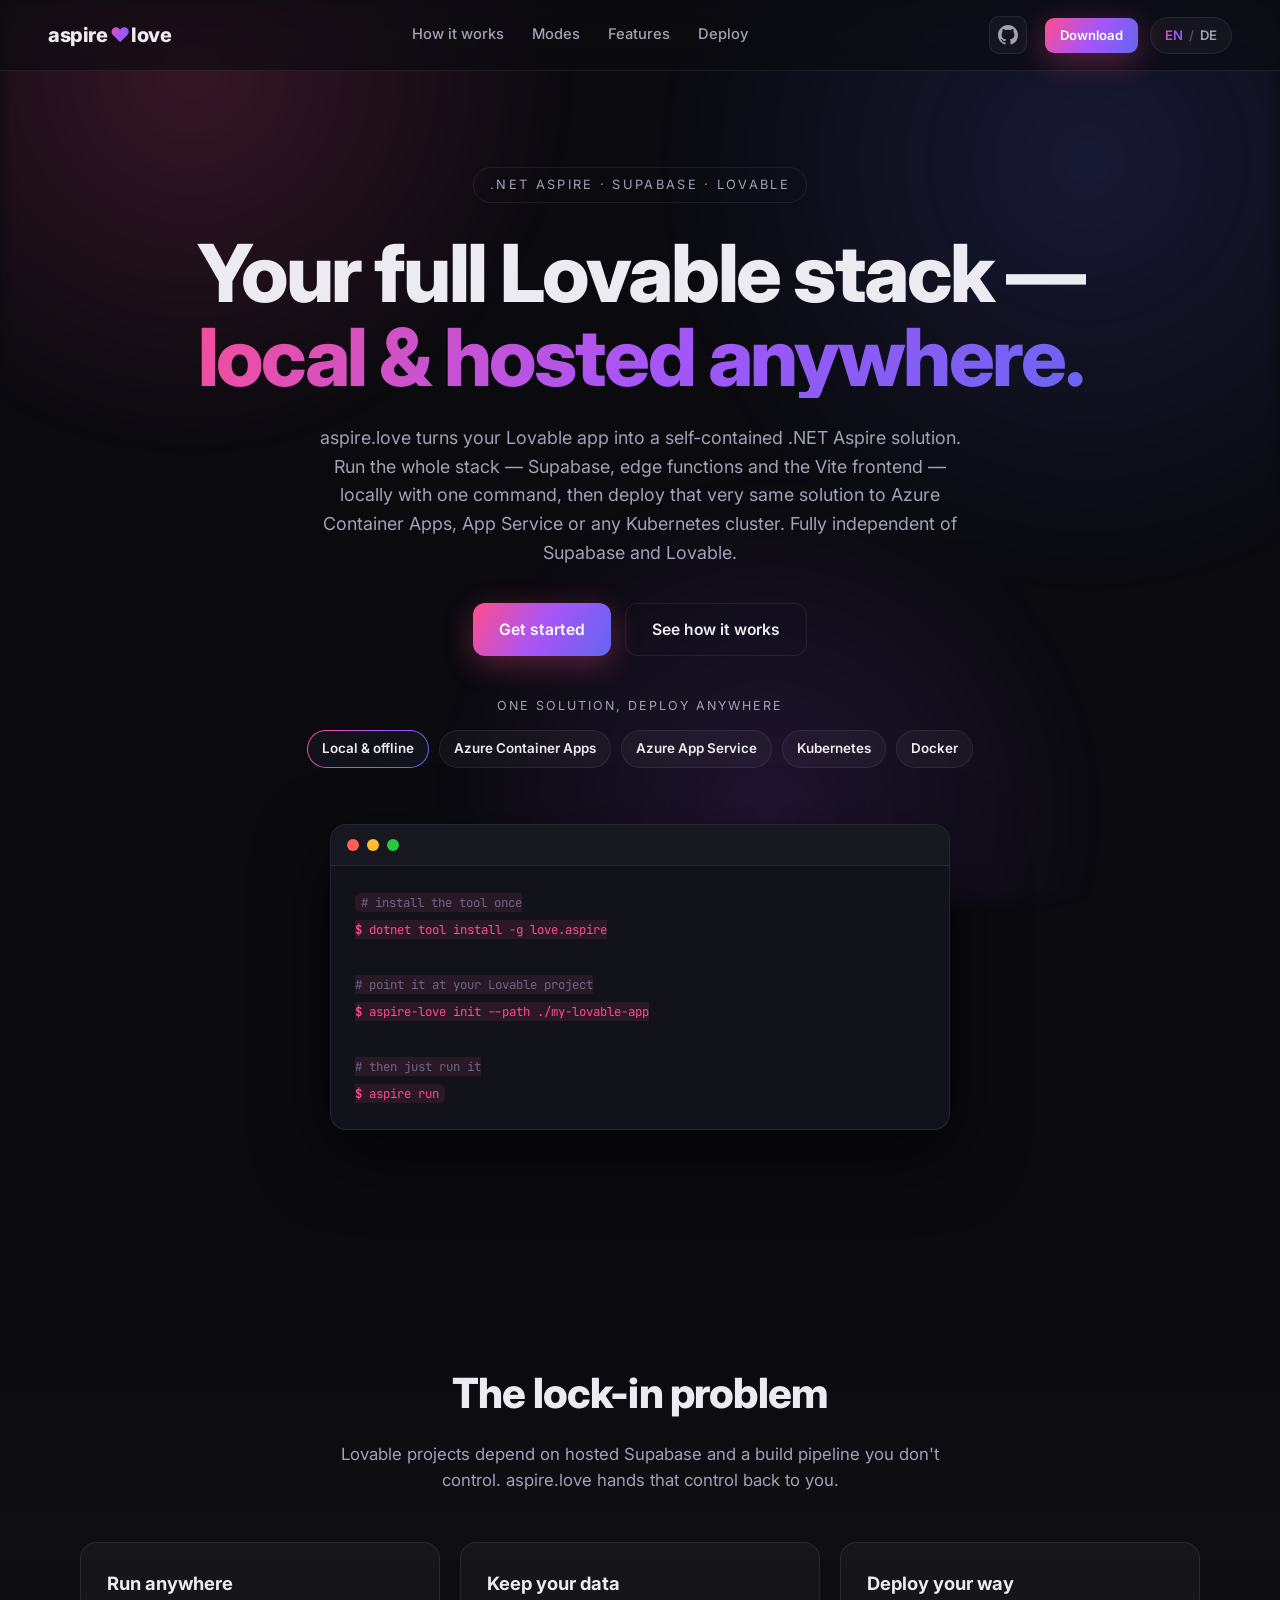
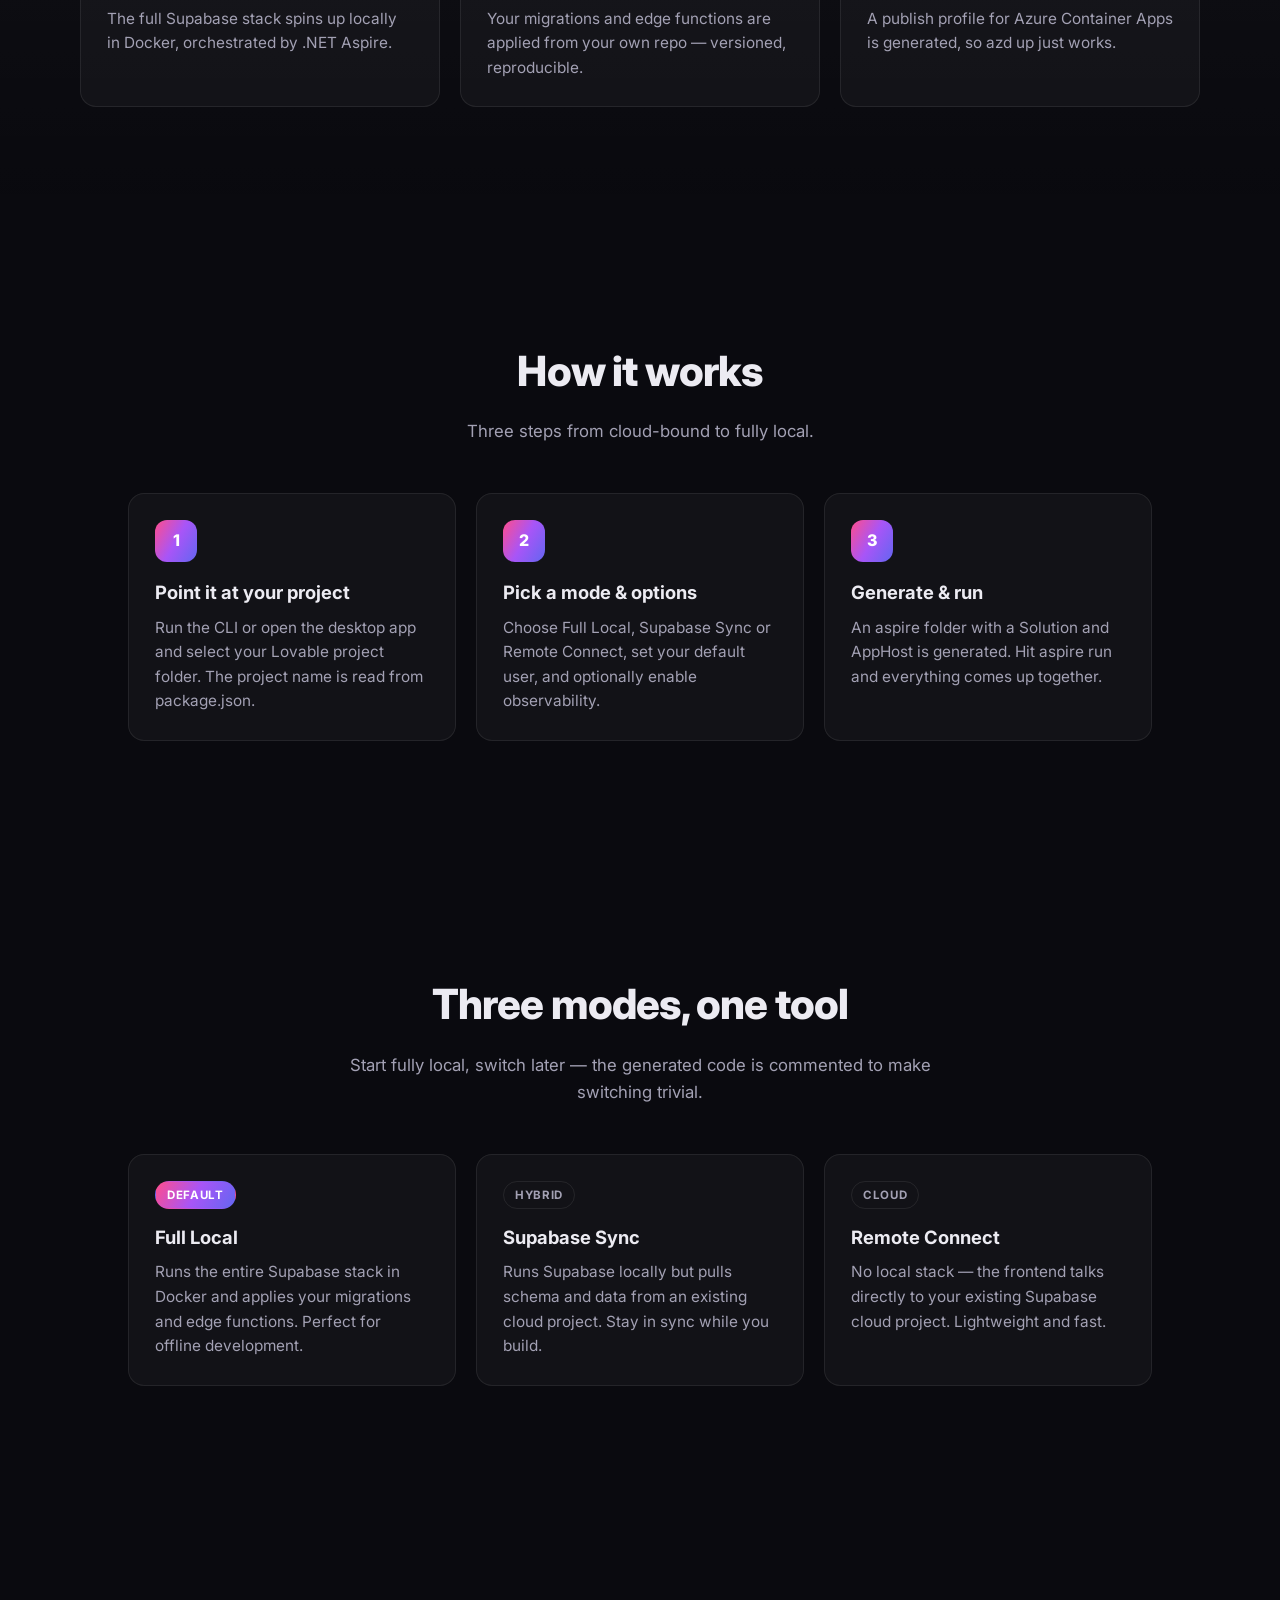
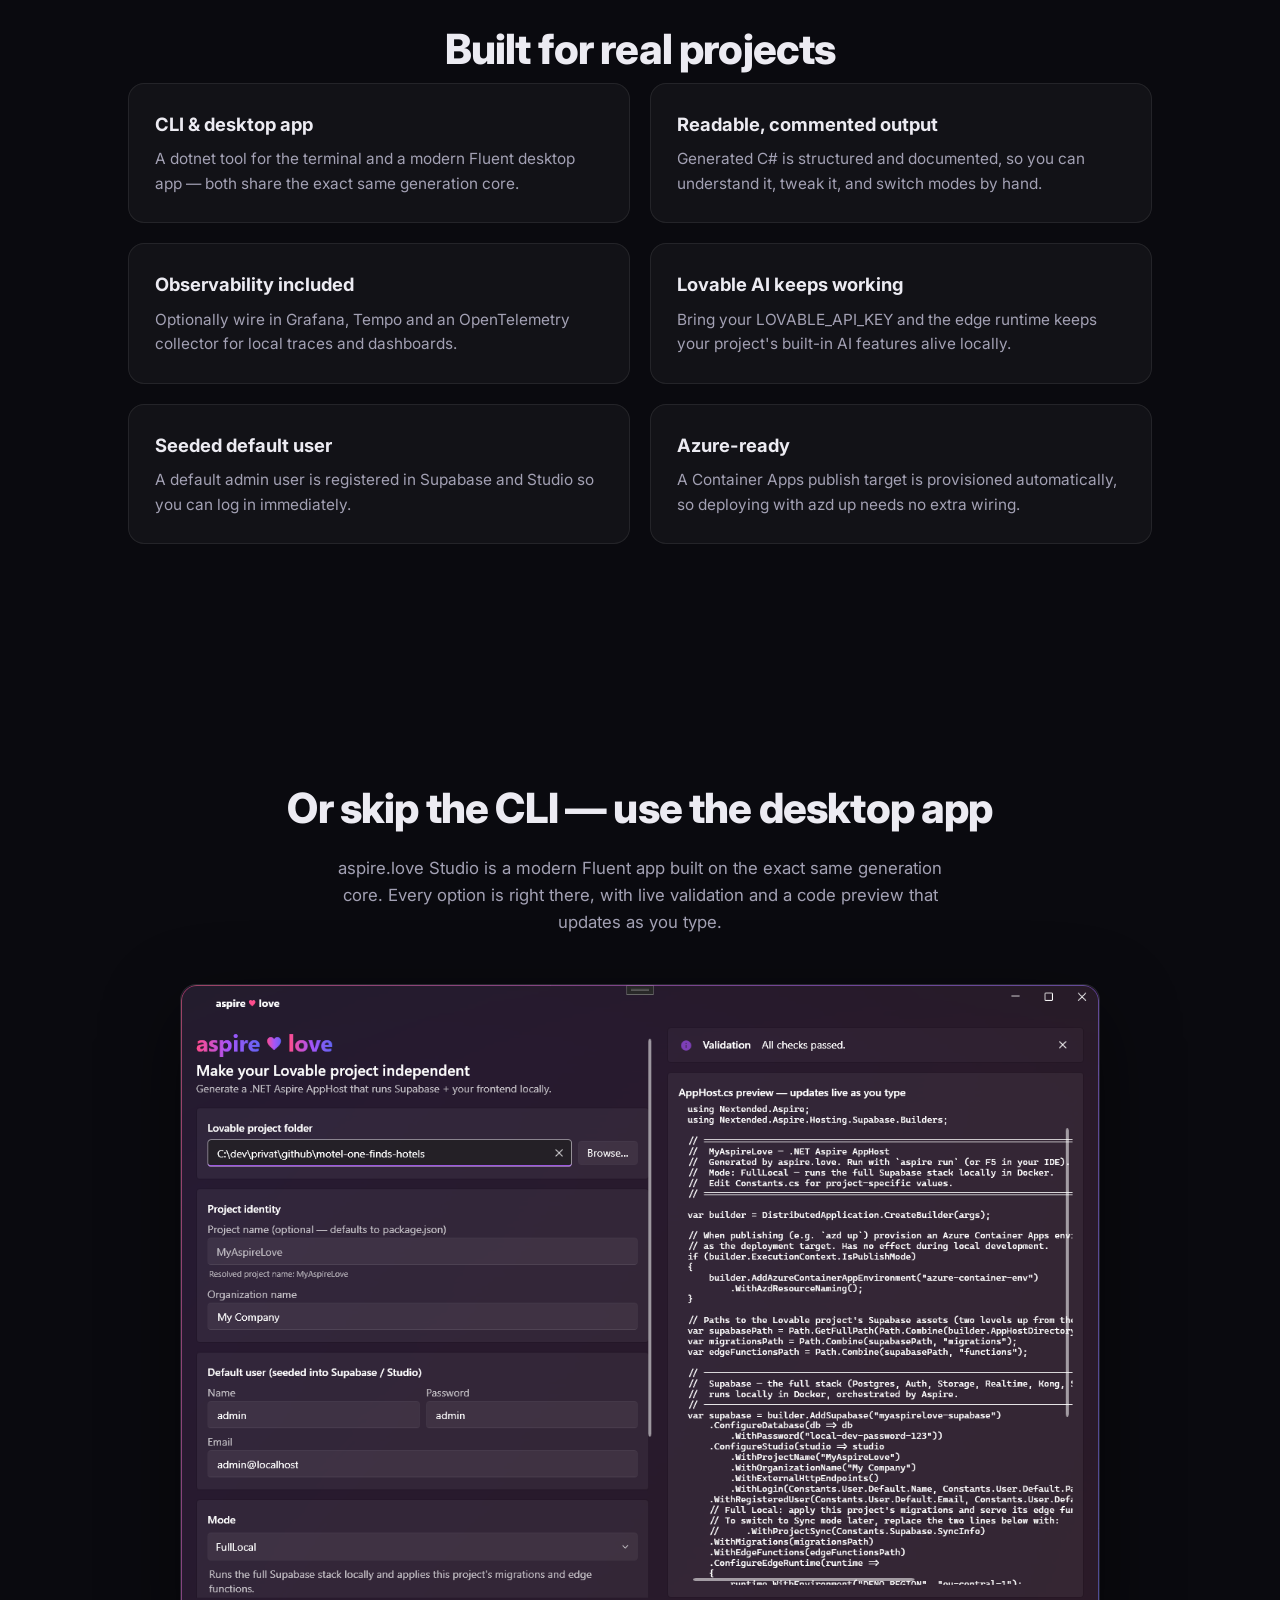
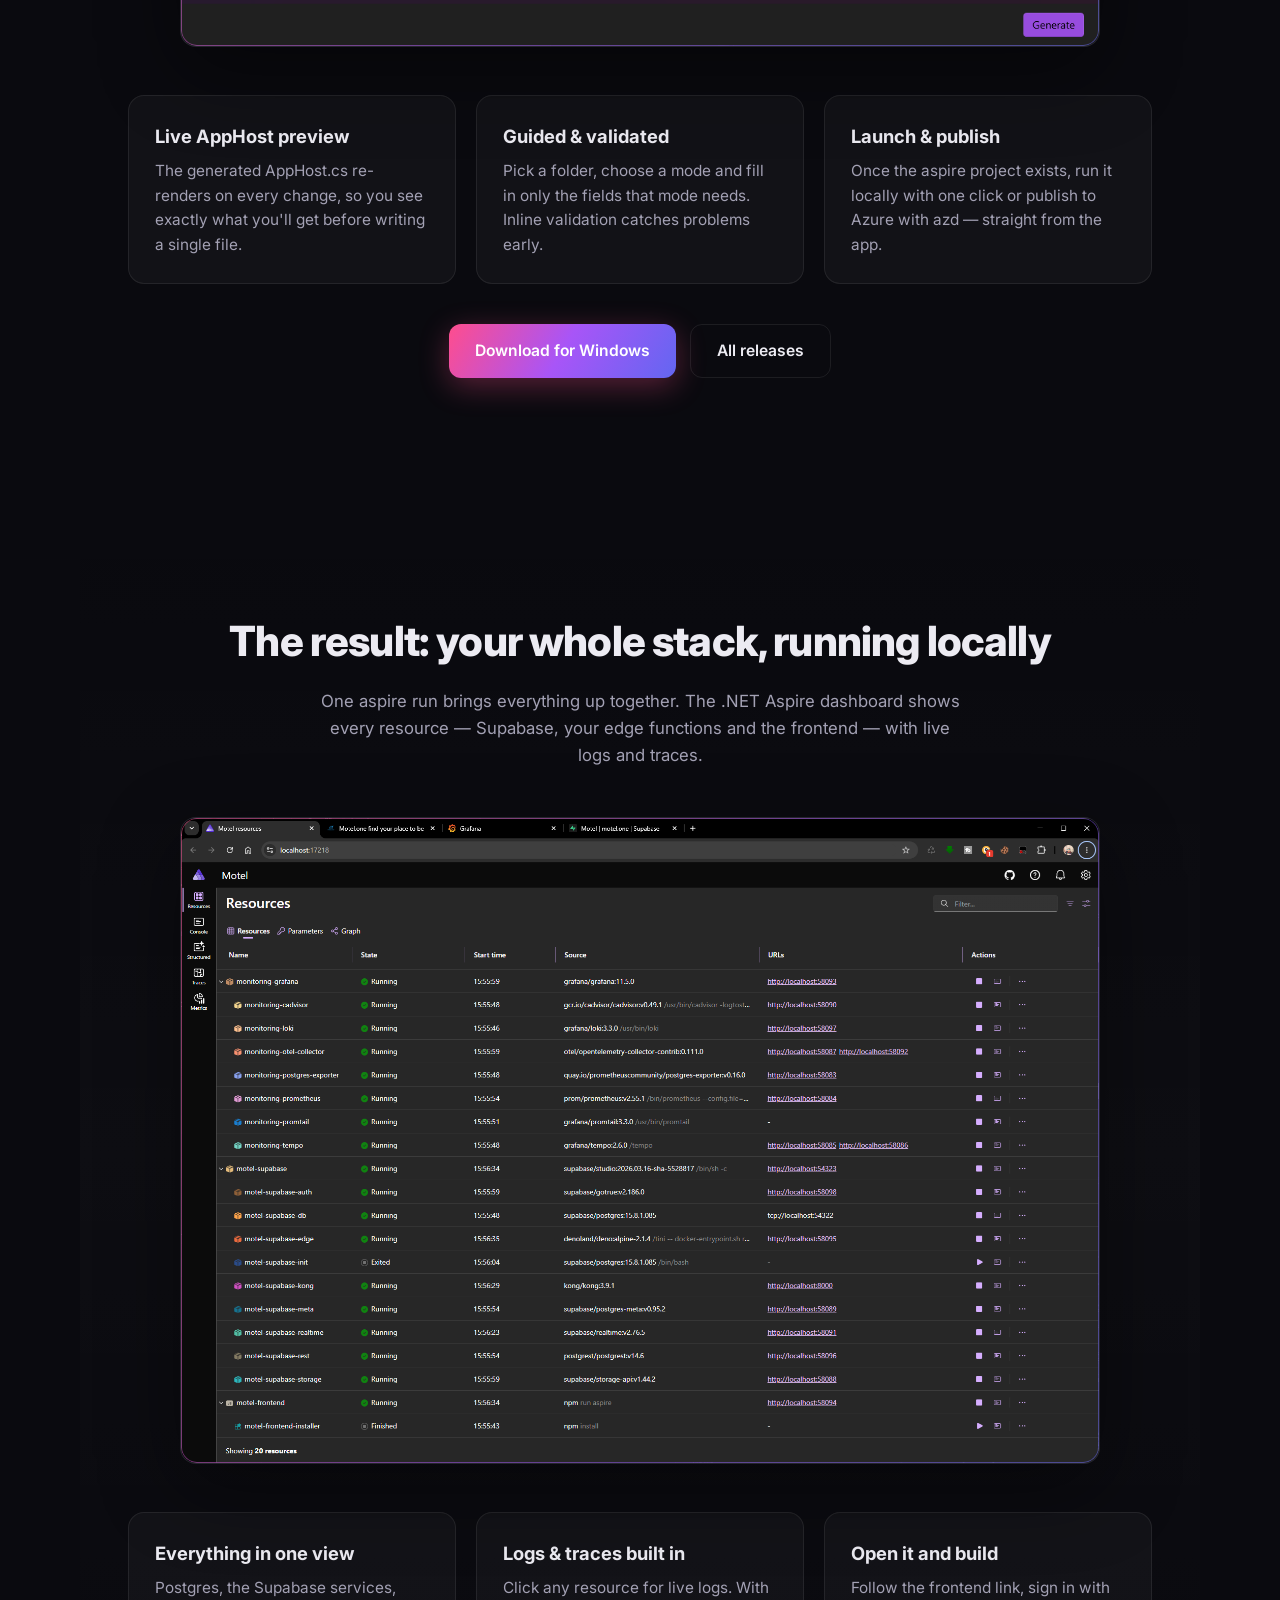
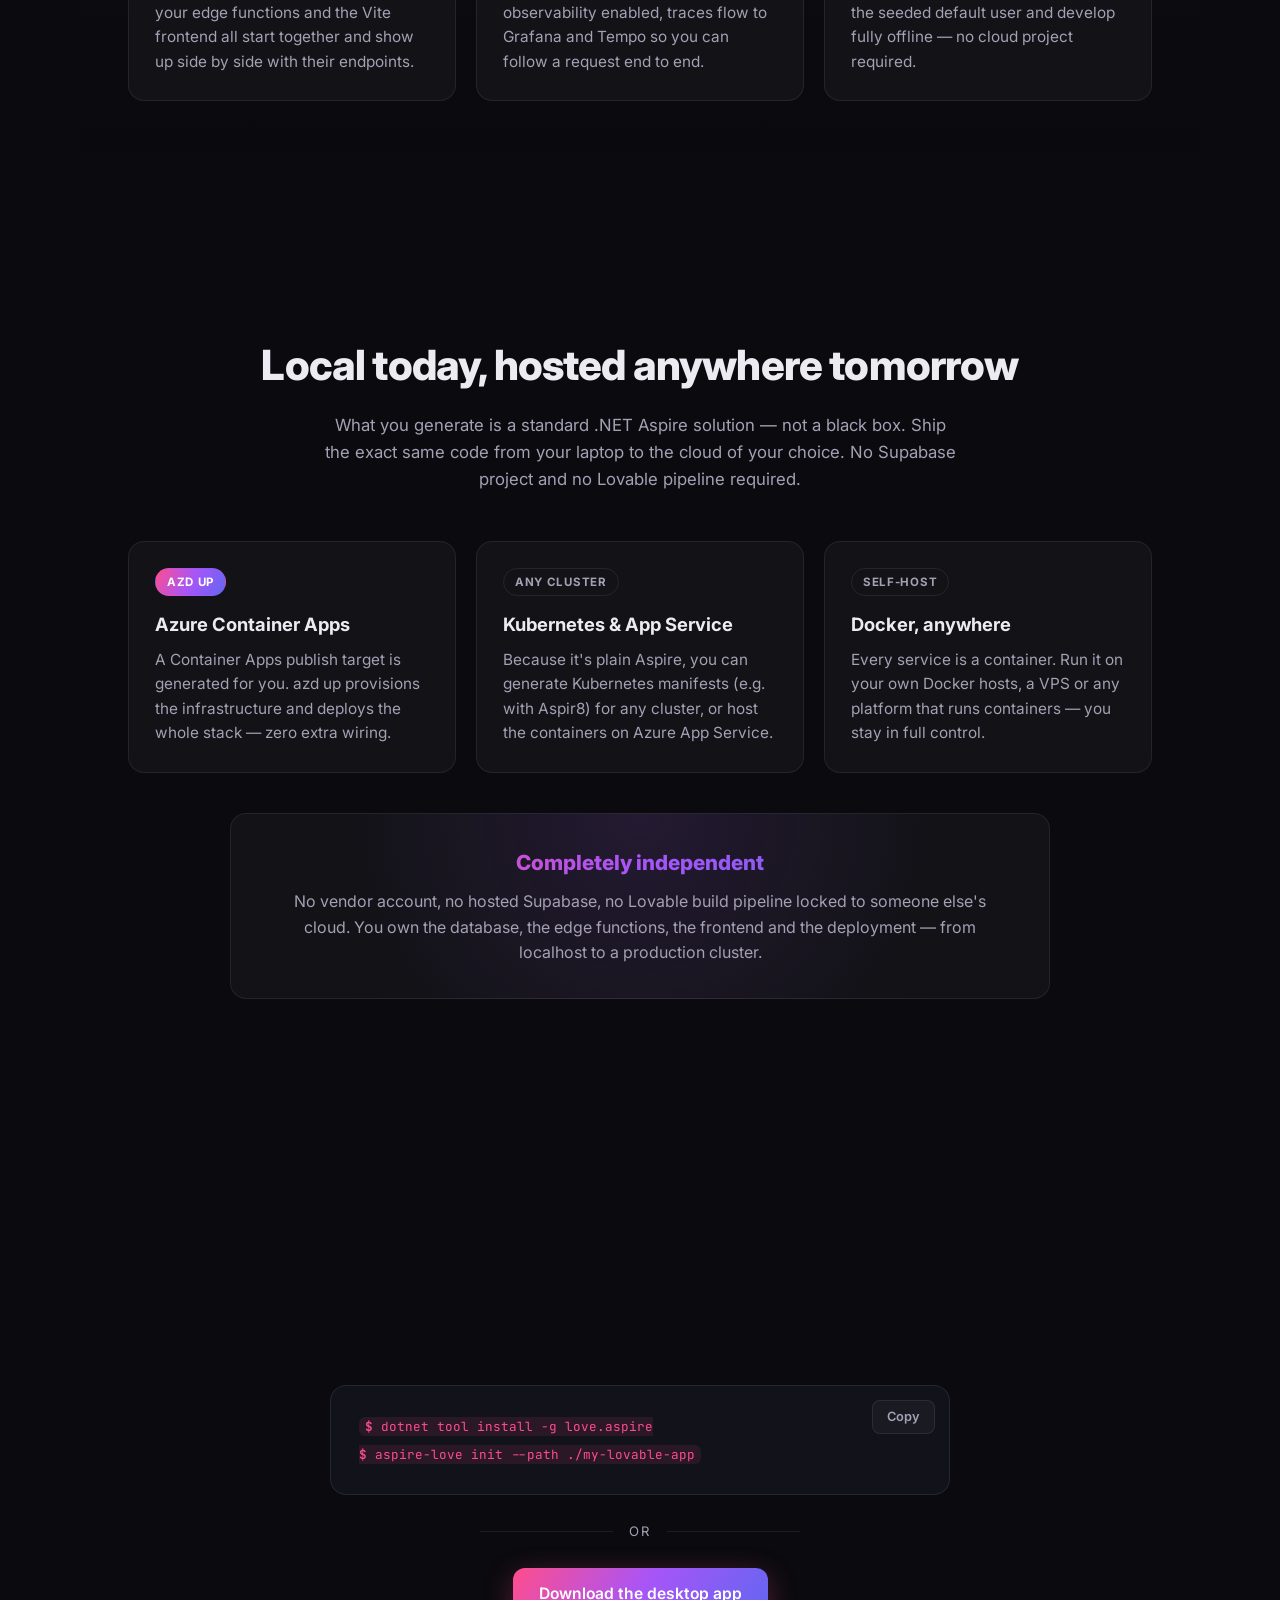
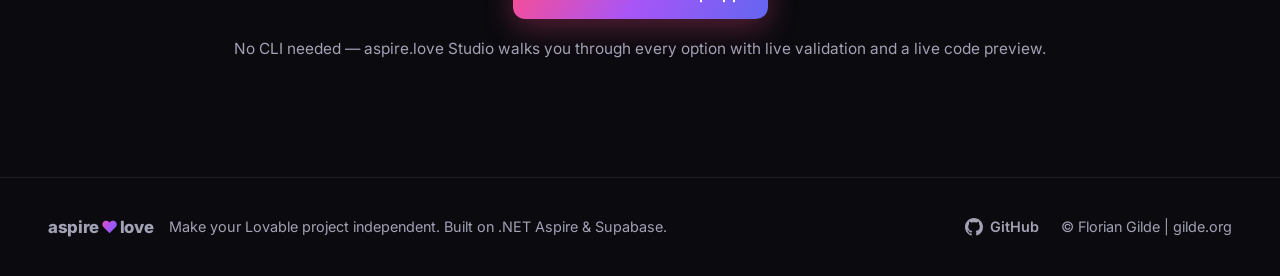
==== commit 199b7aec: "Improve get-started CTA, add anchor offset and social meta tags - Give the final CTA two clear paths" ====
--- a/website/index.html
+++ b/website/index.html
@@ -9,6 +9,20 @@
           content="aspire.love generates a .NET Aspire AppHost so your Lovable project runs fully locally — Supabase, edge functions and frontend, no cloud lock-in." />
     <link rel="icon" href="assets/favicon.ico" sizes="any" />
     <link rel="apple-touch-icon" href="assets/favicon.ico" />
+
+    <!-- Social sharing (OpenGraph + Twitter) -->
+    <meta property="og:type" content="website" />
+    <meta property="og:site_name" content="aspire.love" />
+    <meta property="og:url" content="https://www.aspire.love/" />
+    <meta property="og:title" content="aspire.love — your full Lovable stack, local & hosted anywhere" />
+    <meta property="og:description"
+          content="Turn your Lovable app into a self-contained .NET Aspire solution. Run Supabase, edge functions and the frontend locally, then deploy anywhere — fully independent of Supabase and Lovable." />
+    <meta property="og:image" content="https://www.aspire.love/assets/aspire-dashboard.png" />
+    <meta name="twitter:card" content="summary_large_image" />
+    <meta name="twitter:title" content="aspire.love — your full Lovable stack, local & hosted anywhere" />
+    <meta name="twitter:description"
+          content="Run your whole Lovable stack locally with one command, then deploy the same .NET Aspire solution to Azure Container Apps, Kubernetes or Docker." />
+    <meta name="twitter:image" content="https://www.aspire.love/assets/aspire-dashboard.png" />
     <link rel="preconnect" href="https://fonts.googleapis.com" />
     <link rel="preconnect" href="https://fonts.gstatic.com" crossorigin />
     <link href="https://fonts.googleapis.com/css2?family=Inter:wght@400;500;600;700;800&family=JetBrains+Mono:wght@400;500&display=swap"
@@ -295,7 +309,11 @@
 <span class="c-prompt">$</span> aspire-love init --path ./my-lovable-app</code></pre>
                 <button class="copy-btn" id="copyBtn" data-i18n="start.copy">Copy</button>
             </div>
-            <p class="cta-note" data-i18n="start.note">Prefer a UI? The Fluent desktop app walks you through every option with live validation and a code preview.</p>
+            <div class="cta-or"><span data-i18n="start.or">or</span></div>
+            <a class="btn btn-primary"
+               href="https://github.com/fgilde/aspire.love/releases/latest/download/aspire.love-win-Setup.exe"
+               data-i18n="start.download">Download the desktop app</a>
+            <p class="cta-note" data-i18n="start.note">No CLI needed — aspire.love Studio walks you through every option with live validation and a live code preview.</p>
         </section>
     </main>
 
--- a/website/styles.css
+++ b/website/styles.css
@@ -15,7 +15,7 @@
 
 * { box-sizing: border-box; margin: 0; padding: 0; }
 
-html { scroll-behavior: smooth; }
+html { scroll-behavior: smooth; scroll-padding-top: 84px; }
 
 body {
     font-family: "Inter", system-ui, -apple-system, "Segoe UI", sans-serif;
@@ -89,7 +89,8 @@
     transition: color 0.2s, border-color 0.2s, transform 0.15s;
 }
 .nav-icon:hover { color: var(--text); border-color: rgba(255, 255, 255, 0.28); transform: translateY(-1px); }
-.btn-sm { padding: 9px 18px; font-size: 0.88rem; border-radius: 10px; }
+.nav-actions .nav-icon { margin-right: 6px; }
+.btn.btn-sm { padding: 7px 15px; font-size: 0.82rem; border-radius: 9px; }
 
 .lang-toggle {
     display: inline-flex;
@@ -370,7 +371,24 @@
 }
 .copy-btn:hover { border-color: var(--accent); color: var(--text); }
 .copy-btn.copied { color: #28c840; border-color: #28c840; }
-.cta-note { color: var(--text-dim); margin-top: 26px; font-size: 0.96rem; }
+.cta-or {
+    display: flex;
+    align-items: center;
+    gap: 16px;
+    max-width: 320px;
+    margin: 26px auto;
+    color: var(--text-dim);
+    font-size: 0.82rem;
+    letter-spacing: 0.16em;
+    text-transform: uppercase;
+}
+.cta-or::before, .cta-or::after {
+    content: "";
+    flex: 1;
+    height: 1px;
+    background: var(--card-border);
+}
+.cta-note { color: var(--text-dim); margin-top: 18px; font-size: 0.96rem; }
 
 /* ---- Footer ---- */
 .footer {
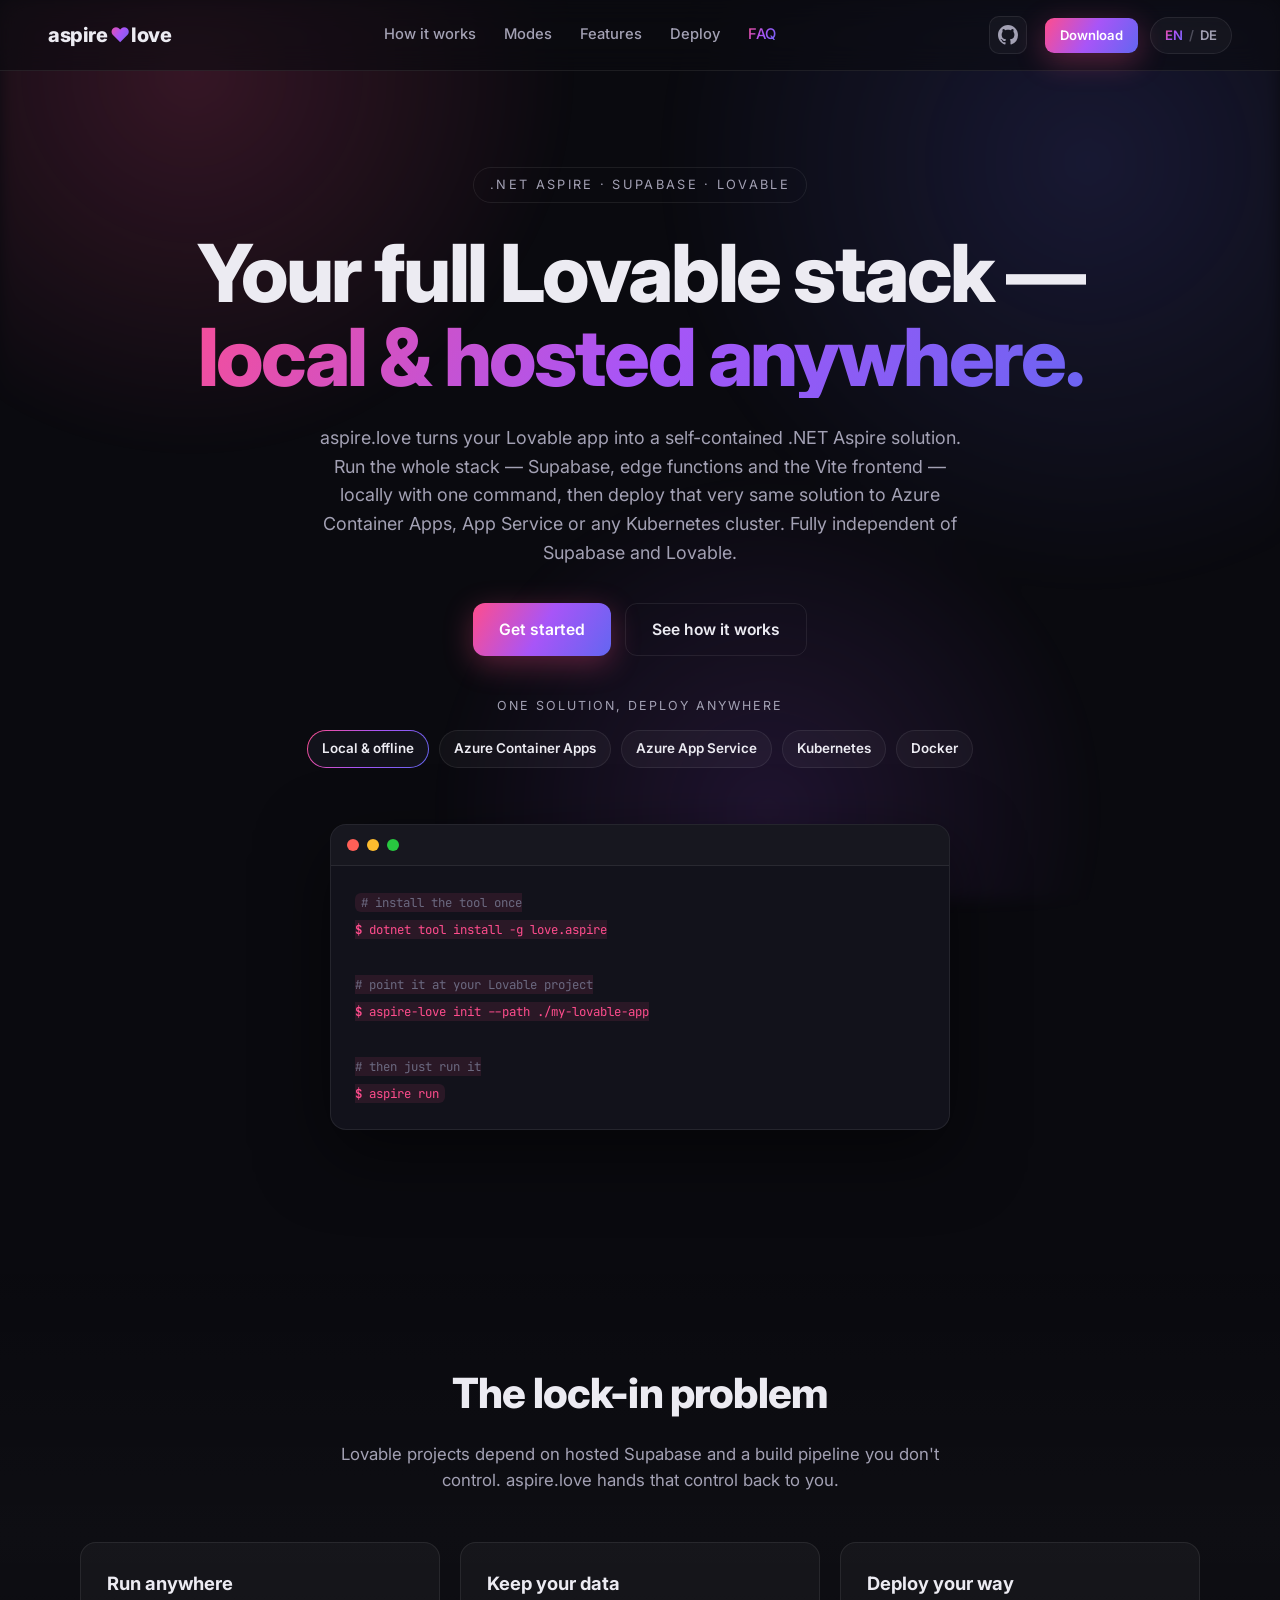
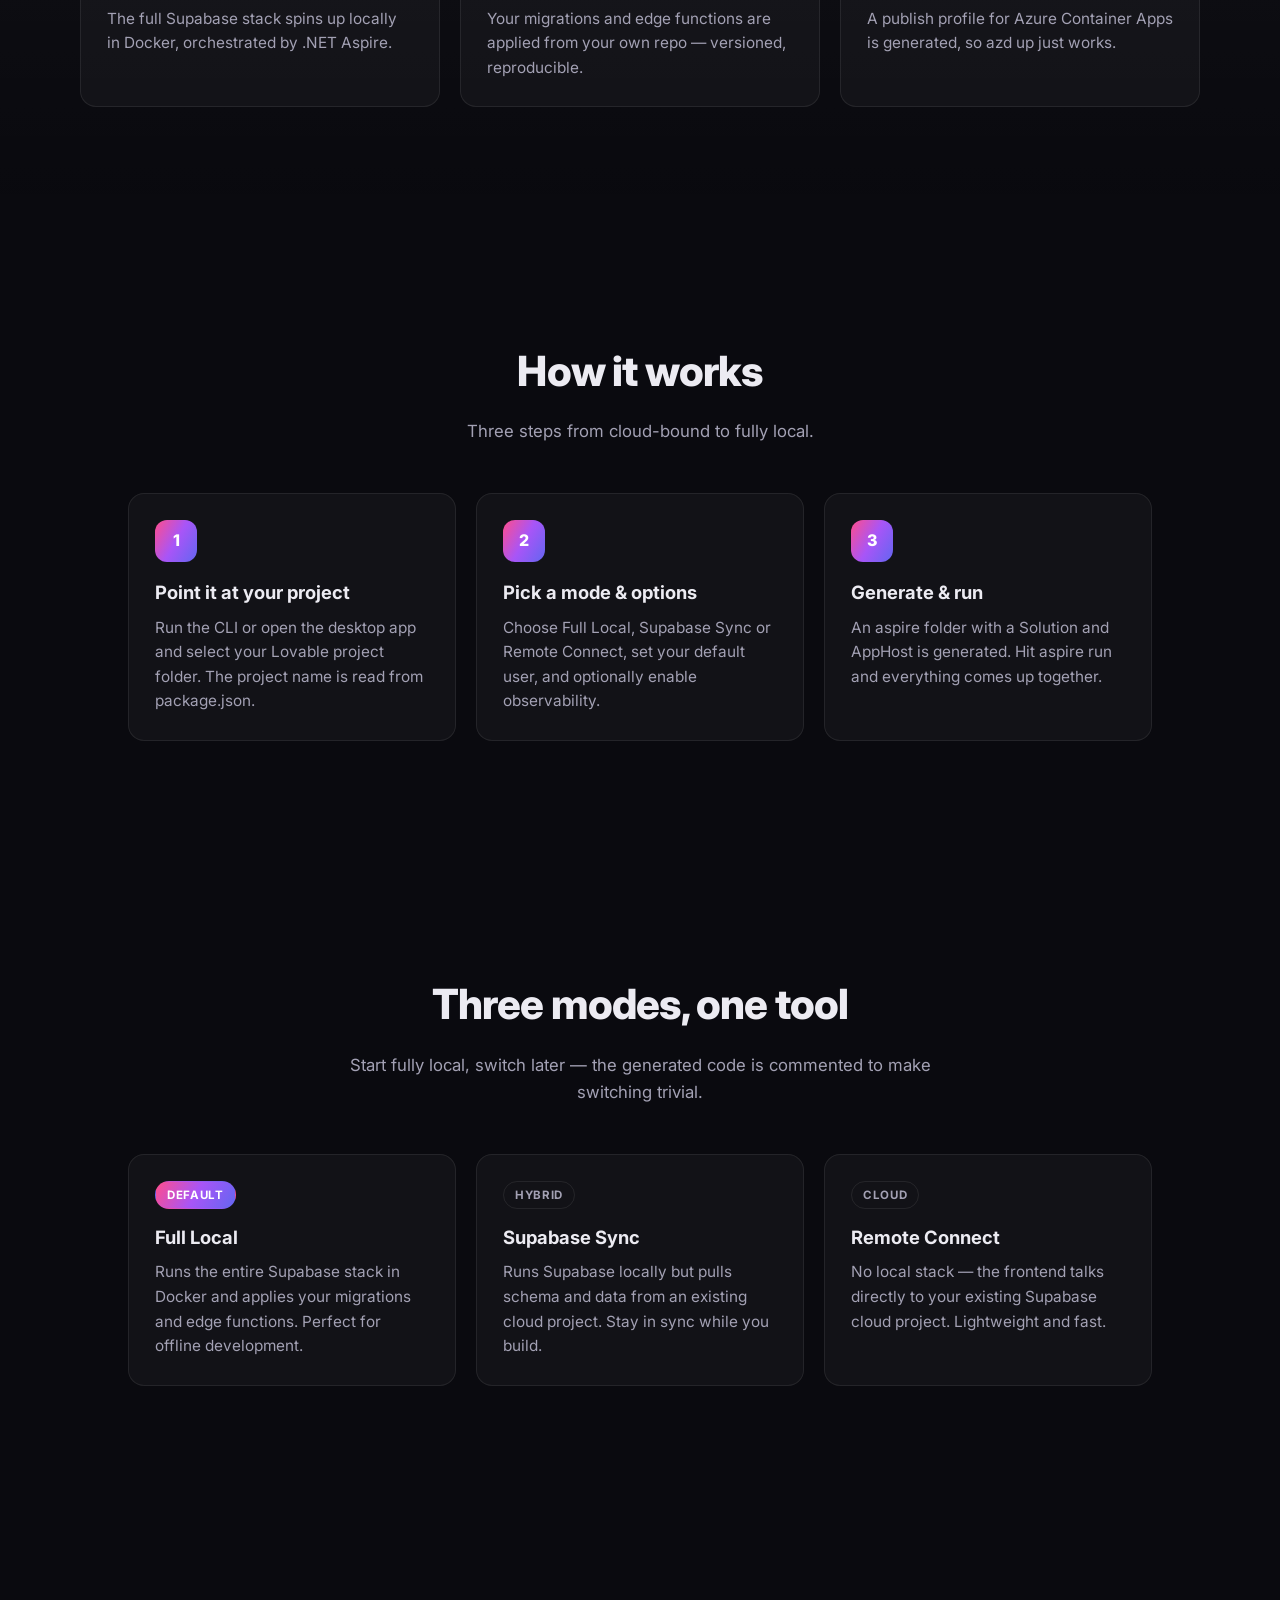
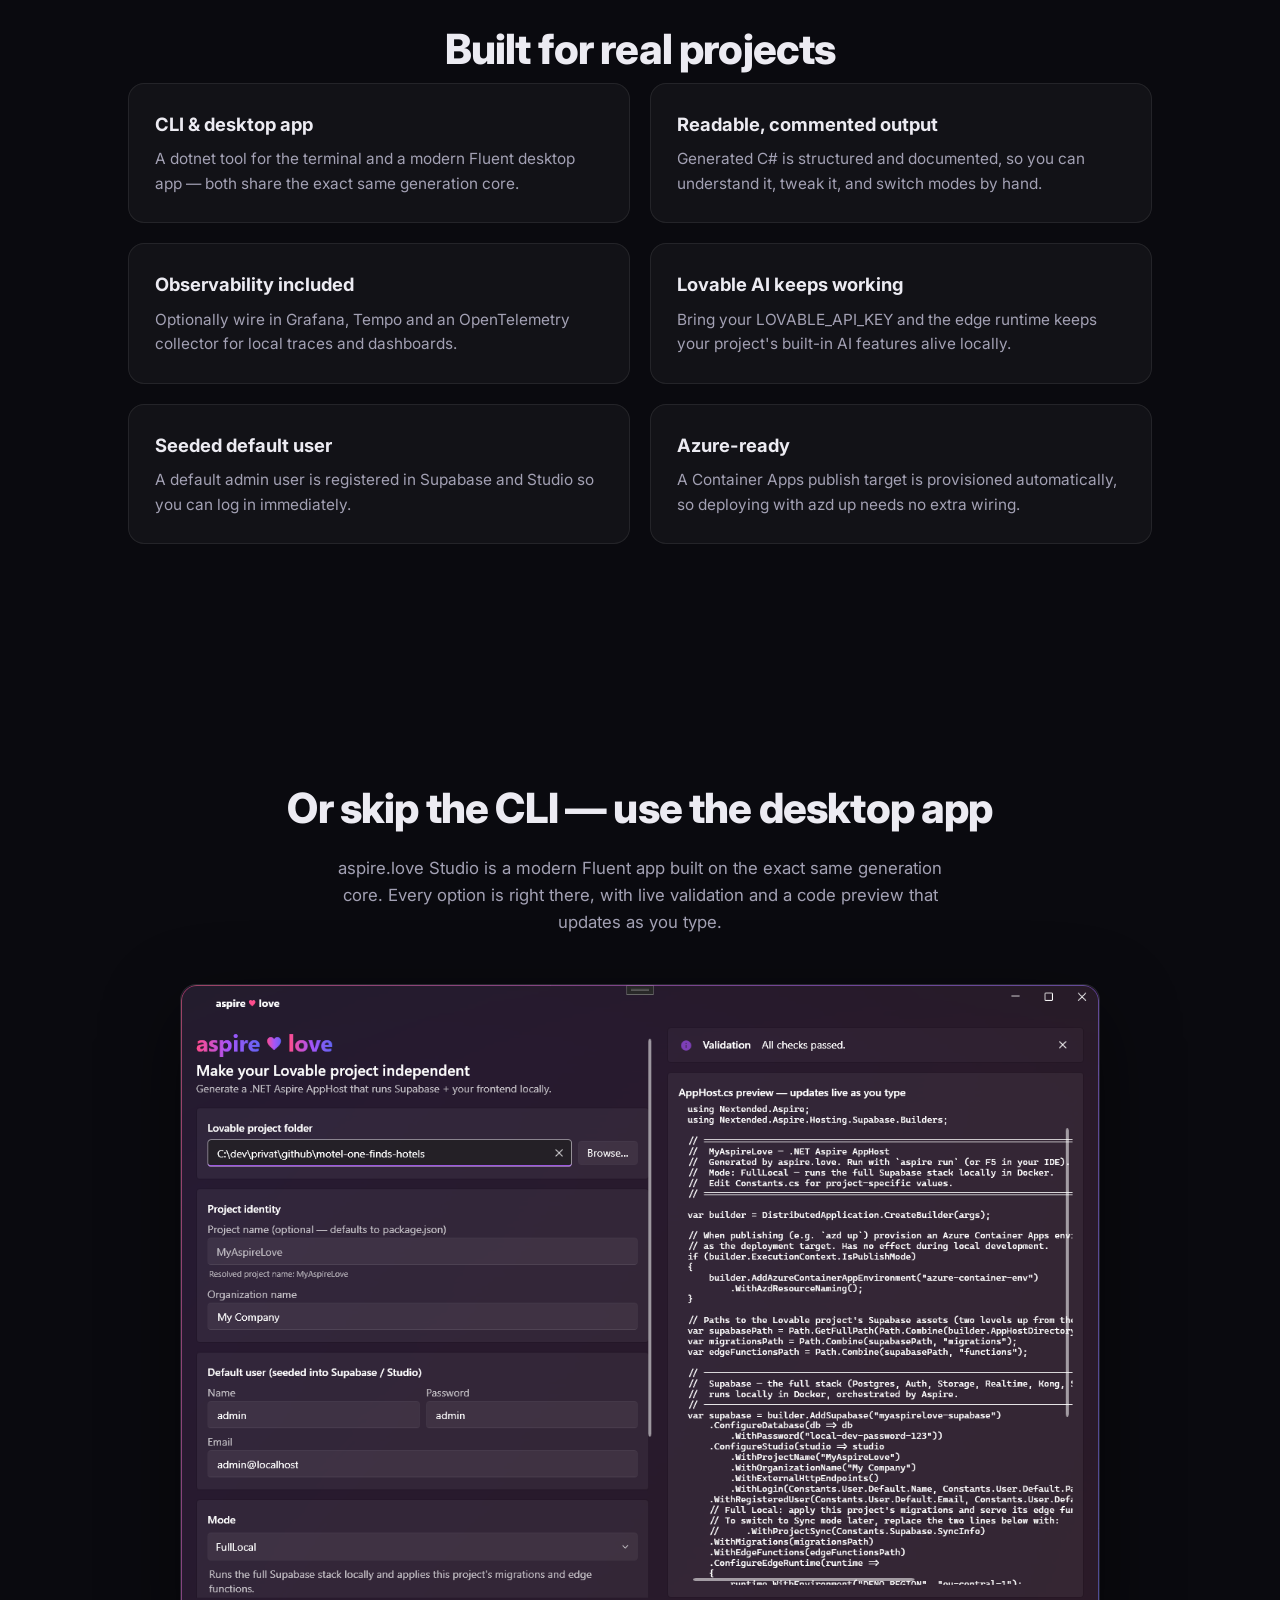
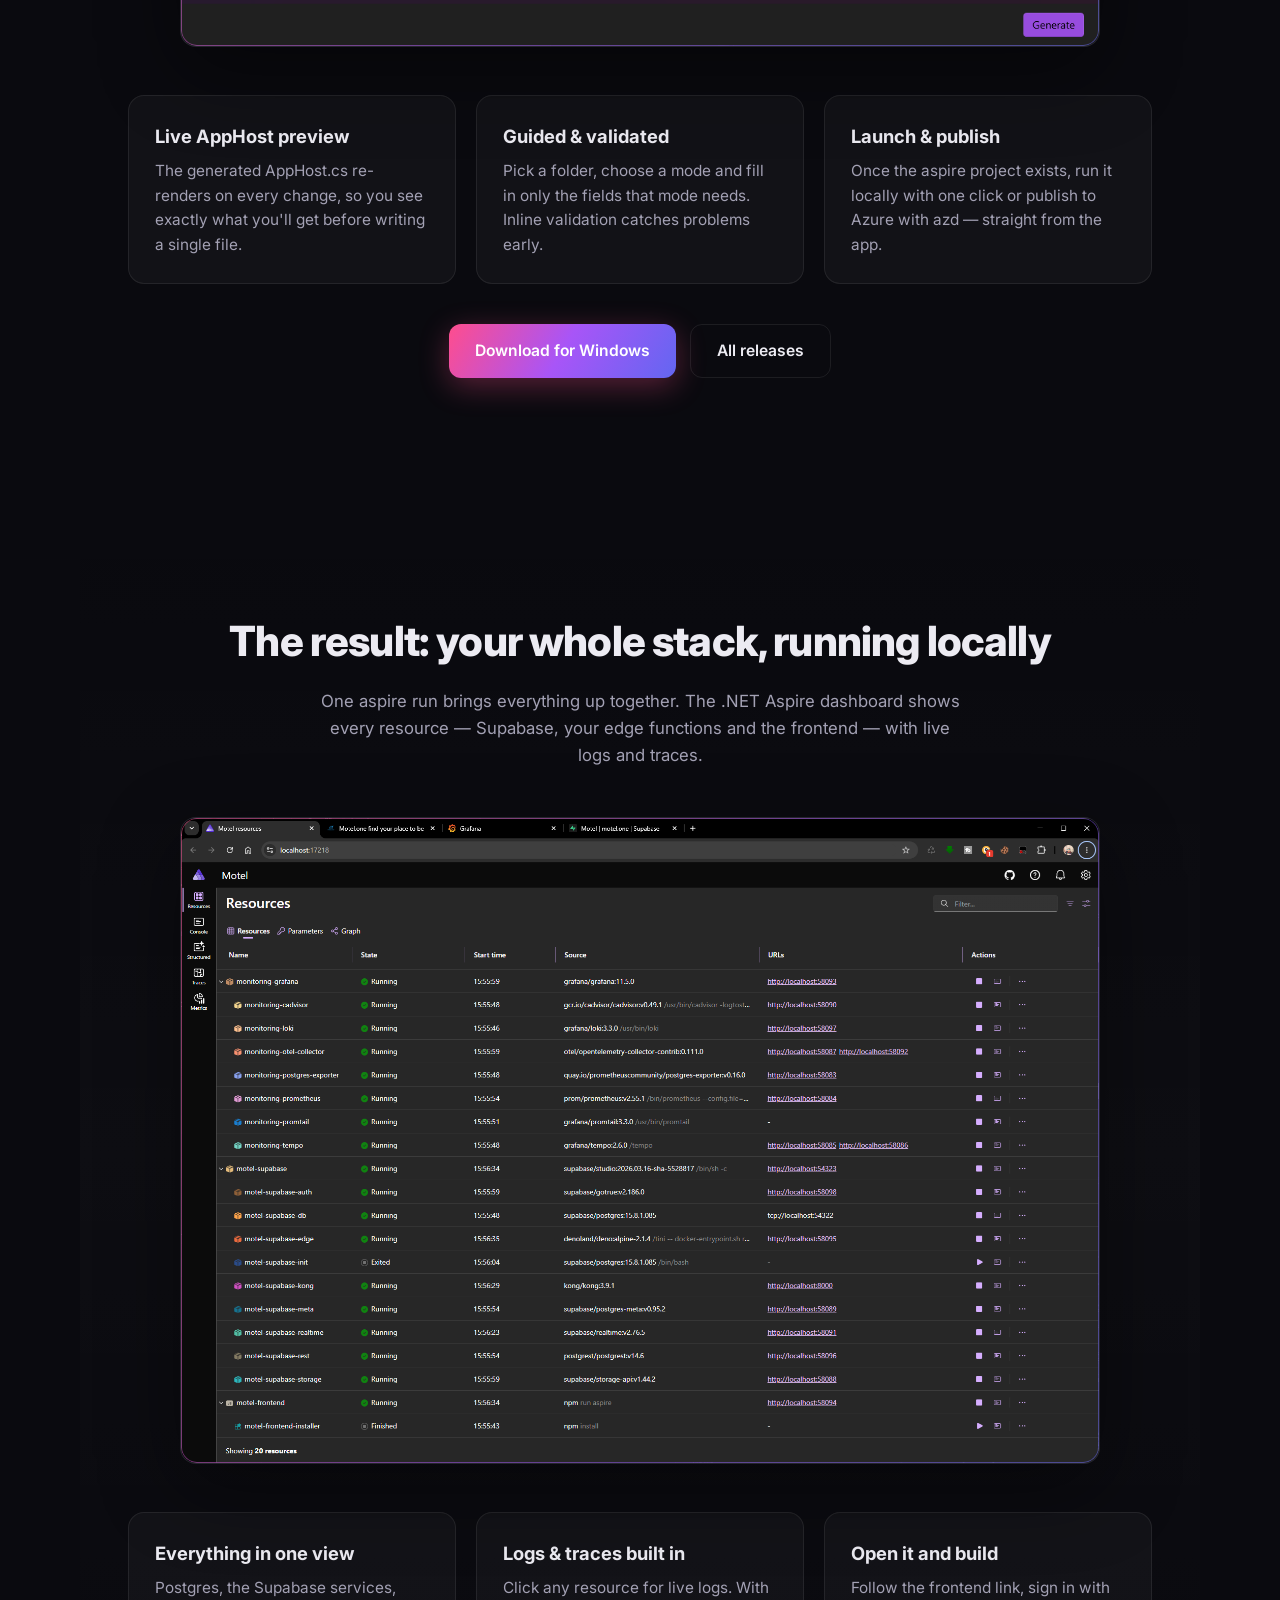
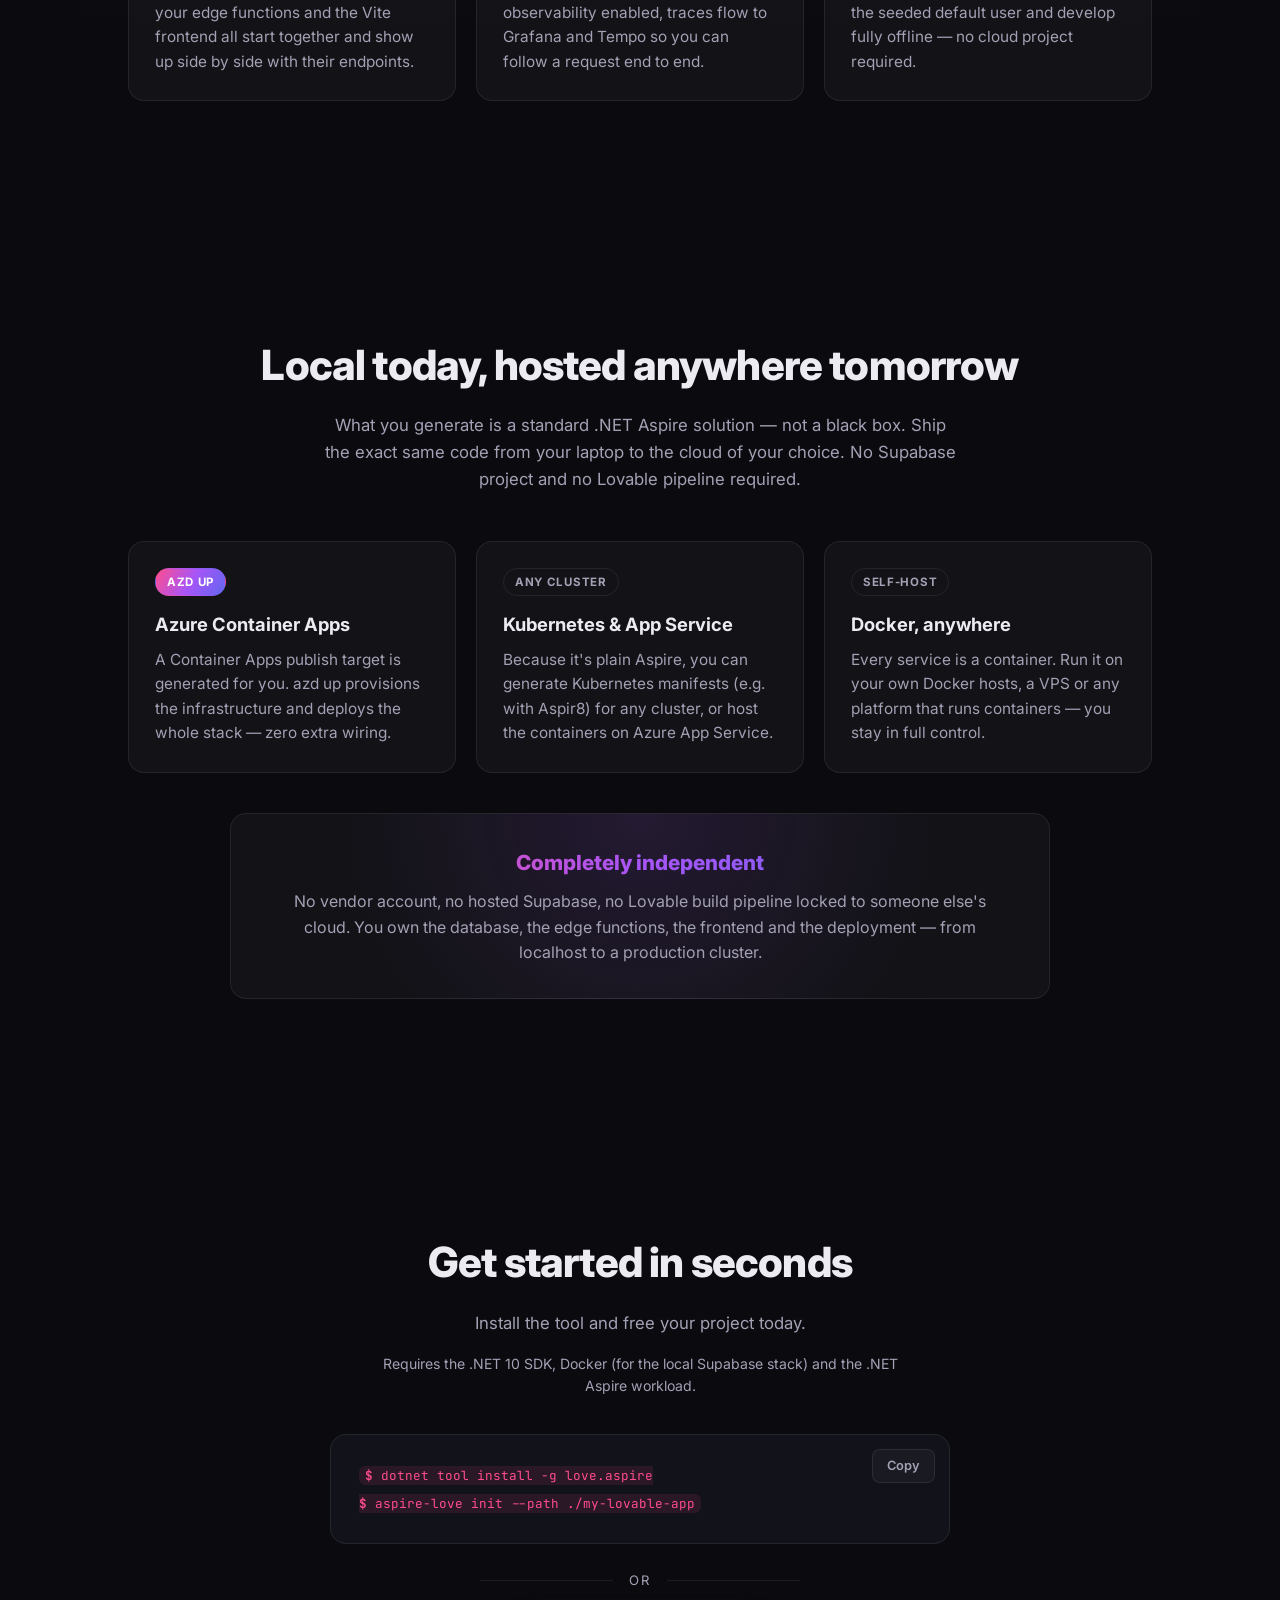
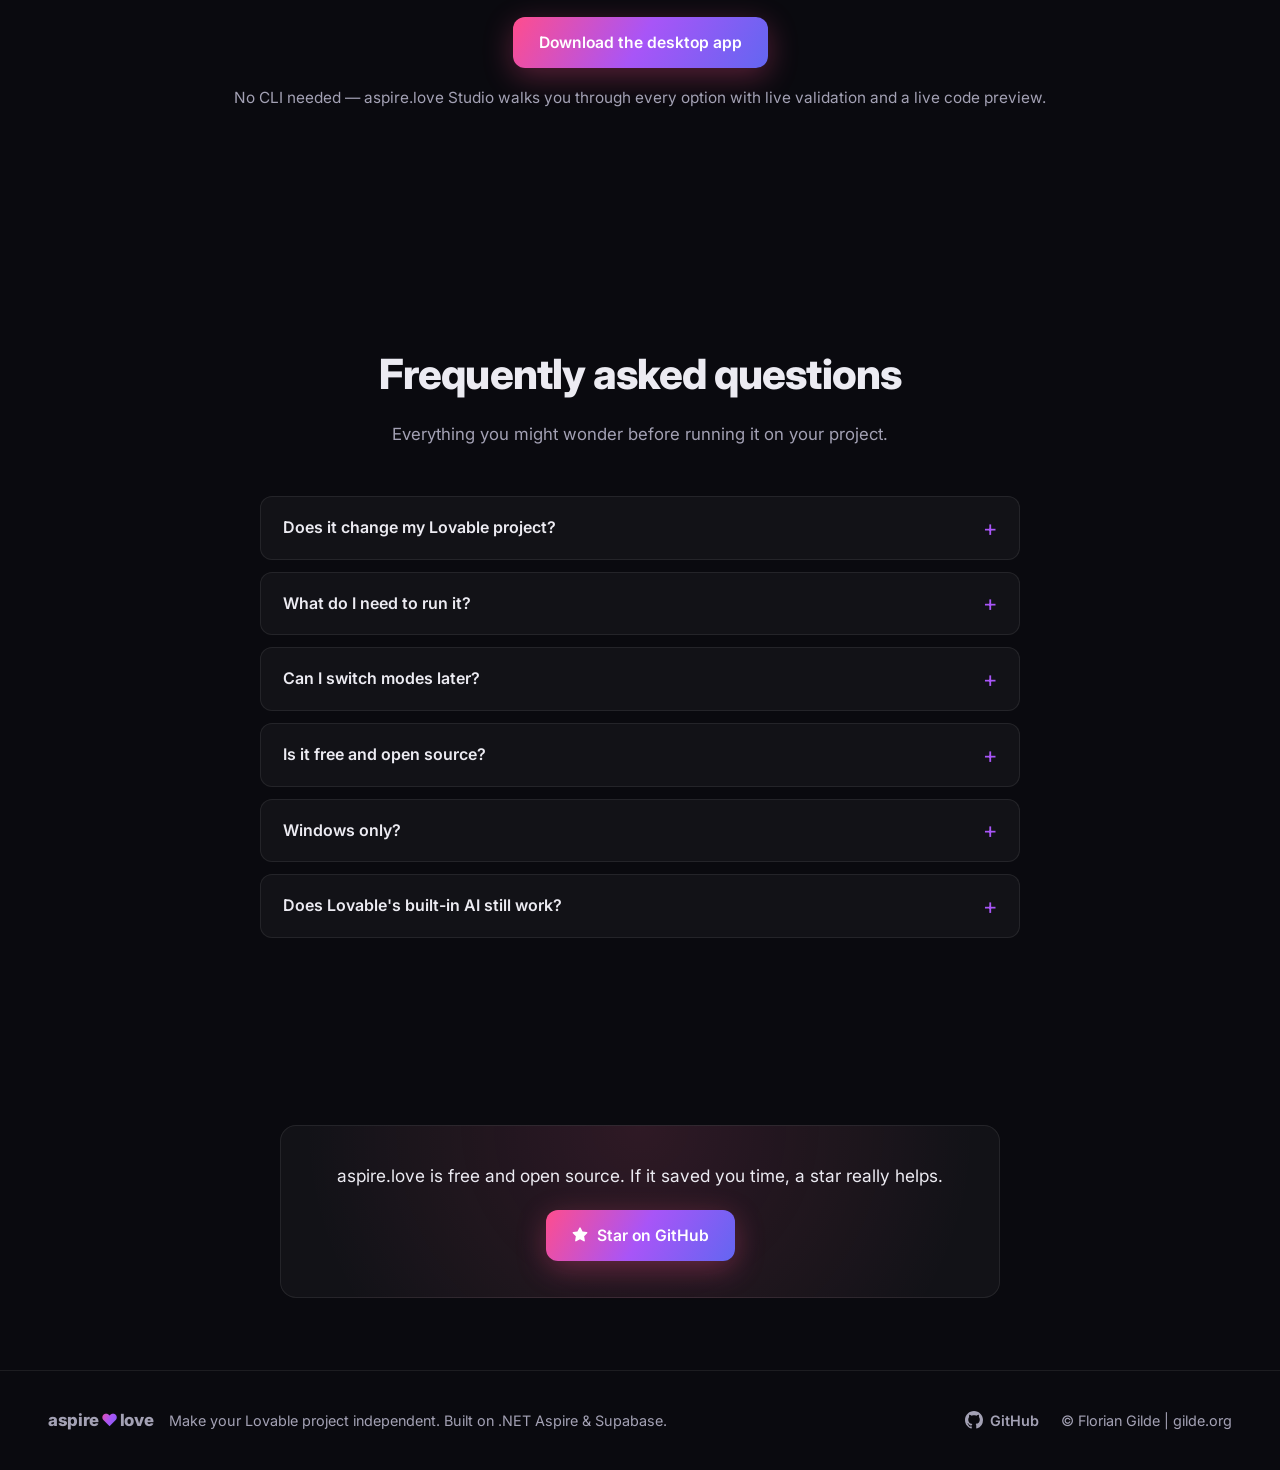
==== commit 1ff33208: "Add FAQ, prerequisites note, scrollspy nav and GitHub star CTA - New bilingual FAQ section (native d" ====
--- a/website/index.html
+++ b/website/index.html
@@ -42,6 +42,7 @@
             <a href="#modes" data-i18n="nav.modes">Modes</a>
             <a href="#features" data-i18n="nav.features">Features</a>
             <a href="#deploy" data-i18n="nav.deploy">Deploy</a>
+            <a href="#faq" data-i18n="nav.faq">FAQ</a>
         </nav>
         <div class="nav-actions">
             <a class="nav-icon" href="https://github.com/fgilde/aspire.love" target="_blank" rel="noopener"
@@ -304,6 +305,7 @@
         <section id="get-started" class="section cta">
             <h2 class="section-title" data-i18n="start.title">Get started in seconds</h2>
             <p class="section-lead" data-i18n="start.lead">Install the tool and free your project today.</p>
+            <p class="prereq" data-i18n="start.prereq">Requires the .NET 10 SDK, Docker (for the local Supabase stack) and the .NET Aspire workload.</p>
             <div class="cta-code">
                 <pre><code><span class="c-prompt">$</span> dotnet tool install -g love.aspire
 <span class="c-prompt">$</span> aspire-love init --path ./my-lovable-app</code></pre>
@@ -314,6 +316,52 @@
                href="https://github.com/fgilde/aspire.love/releases/latest/download/aspire.love-win-Setup.exe"
                data-i18n="start.download">Download the desktop app</a>
             <p class="cta-note" data-i18n="start.note">No CLI needed — aspire.love Studio walks you through every option with live validation and a live code preview.</p>
+        </section>
+
+        <!-- ============================ FAQ ============================ -->
+        <section id="faq" class="section">
+            <h2 class="section-title" data-i18n="faq.title">Frequently asked questions</h2>
+            <p class="section-lead" data-i18n="faq.lead">Everything you might wonder before running it on your project.</p>
+            <div class="faq-list">
+                <details class="faq-item">
+                    <summary data-i18n="faq.q1">Does it change my Lovable project?</summary>
+                    <p data-i18n="faq.a1">Almost nothing is touched. aspire.love adds a self-contained <code>aspire/</code> folder and a single <code>aspire</code> script to your <code>package.json</code> so the AppHost can launch the frontend. Your existing source stays exactly as it is.</p>
+                </details>
+                <details class="faq-item">
+                    <summary data-i18n="faq.q2">What do I need to run it?</summary>
+                    <p data-i18n="faq.a2">The .NET 10 SDK, Docker (for the local Supabase stack) and the .NET Aspire workload. The generated AppHost orchestrates everything from there.</p>
+                </details>
+                <details class="faq-item">
+                    <summary data-i18n="faq.q3">Can I switch modes later?</summary>
+                    <p data-i18n="faq.a3">Yes. Start with Full Local and move to Supabase Sync or Remote Connect whenever you like — the generated C# is commented to make switching by hand trivial, or just re-run the tool.</p>
+                </details>
+                <details class="faq-item">
+                    <summary data-i18n="faq.q4">Is it free and open source?</summary>
+                    <p data-i18n="faq.a4">Completely. aspire.love is MIT-licensed and developed in the open on GitHub. Use it for personal and commercial projects alike.</p>
+                </details>
+                <details class="faq-item">
+                    <summary data-i18n="faq.q5">Windows only?</summary>
+                    <p data-i18n="faq.a5">The aspire.love Studio desktop app is Windows-only, but the <code>love.aspire</code> CLI runs anywhere .NET 10 runs — Windows, macOS and Linux.</p>
+                </details>
+                <details class="faq-item">
+                    <summary data-i18n="faq.q6">Does Lovable's built-in AI still work?</summary>
+                    <p data-i18n="faq.a6">Yes. Provide your <code>LOVABLE_API_KEY</code> and the local edge runtime keeps your project's AI features working while everything runs on your machine.</p>
+                </details>
+            </div>
+        </section>
+
+        <!-- ============================ Open source ============================ -->
+        <section class="opensource">
+            <div class="opensource-inner">
+                <p data-i18n="oss.text">aspire.love is free and open source. If it saved you time, a star really helps.</p>
+                <a class="btn btn-primary star-btn" href="https://github.com/fgilde/aspire.love" target="_blank" rel="noopener">
+                    <svg viewBox="0 0 16 16" width="16" height="16" aria-hidden="true" fill="currentColor">
+                        <path d="M8 .25a.75.75 0 0 1 .673.418l1.882 3.815 4.21.612a.75.75 0 0 1 .416 1.279l-3.046 2.97.719 4.192a.75.75 0 0 1-1.088.791L8 12.347l-3.766 1.98a.75.75 0 0 1-1.088-.79l.72-4.193L.818 6.374a.75.75 0 0 1 .416-1.28l4.21-.611L7.327.668A.75.75 0 0 1 8 .25Z"></path>
+                    </svg>
+                    <span data-i18n="oss.cta">Star on GitHub</span>
+                    <span class="star-count" id="starCount" hidden></span>
+                </a>
+            </div>
         </section>
     </main>
 
--- a/website/styles.css
+++ b/website/styles.css
@@ -74,6 +74,13 @@
 .nav-links { display: flex; gap: 28px; }
 .nav-links a { color: var(--text-dim); font-size: 0.92rem; font-weight: 500; transition: color 0.2s; }
 .nav-links a:hover { color: var(--text); }
+.nav-links a.active {
+    color: var(--text);
+    background: var(--grad);
+    -webkit-background-clip: text;
+    background-clip: text;
+    -webkit-text-fill-color: transparent;
+}
 
 .nav-actions { display: inline-flex; align-items: center; gap: 12px; }
 .nav-icon {
@@ -389,6 +396,67 @@
     background: var(--card-border);
 }
 .cta-note { color: var(--text-dim); margin-top: 18px; font-size: 0.96rem; }
+.prereq {
+    text-align: center;
+    color: var(--text-dim);
+    font-size: 0.88rem;
+    margin: -32px auto 36px;
+    max-width: 560px;
+}
+
+/* ---- FAQ ---- */
+.faq-list { max-width: 760px; margin: 0 auto; display: flex; flex-direction: column; gap: 12px; }
+.faq-item {
+    border: 1px solid var(--card-border);
+    border-radius: 12px;
+    background: var(--card);
+    padding: 0 22px;
+    transition: border-color 0.2s;
+}
+.faq-item[open] { border-color: rgba(168, 85, 247, 0.4); }
+.faq-item summary {
+    list-style: none;
+    cursor: pointer;
+    font-weight: 600;
+    padding: 18px 0;
+    display: flex;
+    align-items: center;
+    justify-content: space-between;
+    gap: 16px;
+}
+.faq-item summary::-webkit-details-marker { display: none; }
+.faq-item summary::after {
+    content: "+";
+    font-size: 1.4rem;
+    font-weight: 400;
+    color: var(--accent-2);
+    transition: transform 0.2s;
+    line-height: 1;
+}
+.faq-item[open] summary::after { transform: rotate(45deg); }
+.faq-item p { color: var(--text-dim); padding: 0 0 20px; max-width: 64ch; }
+
+/* ---- Open source / star CTA ---- */
+.opensource { padding: clamp(40px, 6vw, 72px) clamp(20px, 5vw, 48px); }
+.opensource-inner {
+    max-width: 720px;
+    margin: 0 auto;
+    text-align: center;
+    padding: 36px clamp(20px, 4vw, 44px);
+    border-radius: var(--radius);
+    border: 1px solid var(--card-border);
+    background:
+        radial-gradient(480px circle at 50% 0%, rgba(255, 77, 141, 0.12), transparent 70%),
+        var(--card);
+}
+.opensource-inner p { color: var(--text); font-size: 1.08rem; margin-bottom: 20px; }
+.star-btn { gap: 9px; }
+.star-count {
+    margin-left: 4px;
+    padding-left: 10px;
+    border-left: 1px solid rgba(255, 255, 255, 0.4);
+    font-variant-numeric: tabular-nums;
+}
 
 /* ---- Footer ---- */
 .footer {
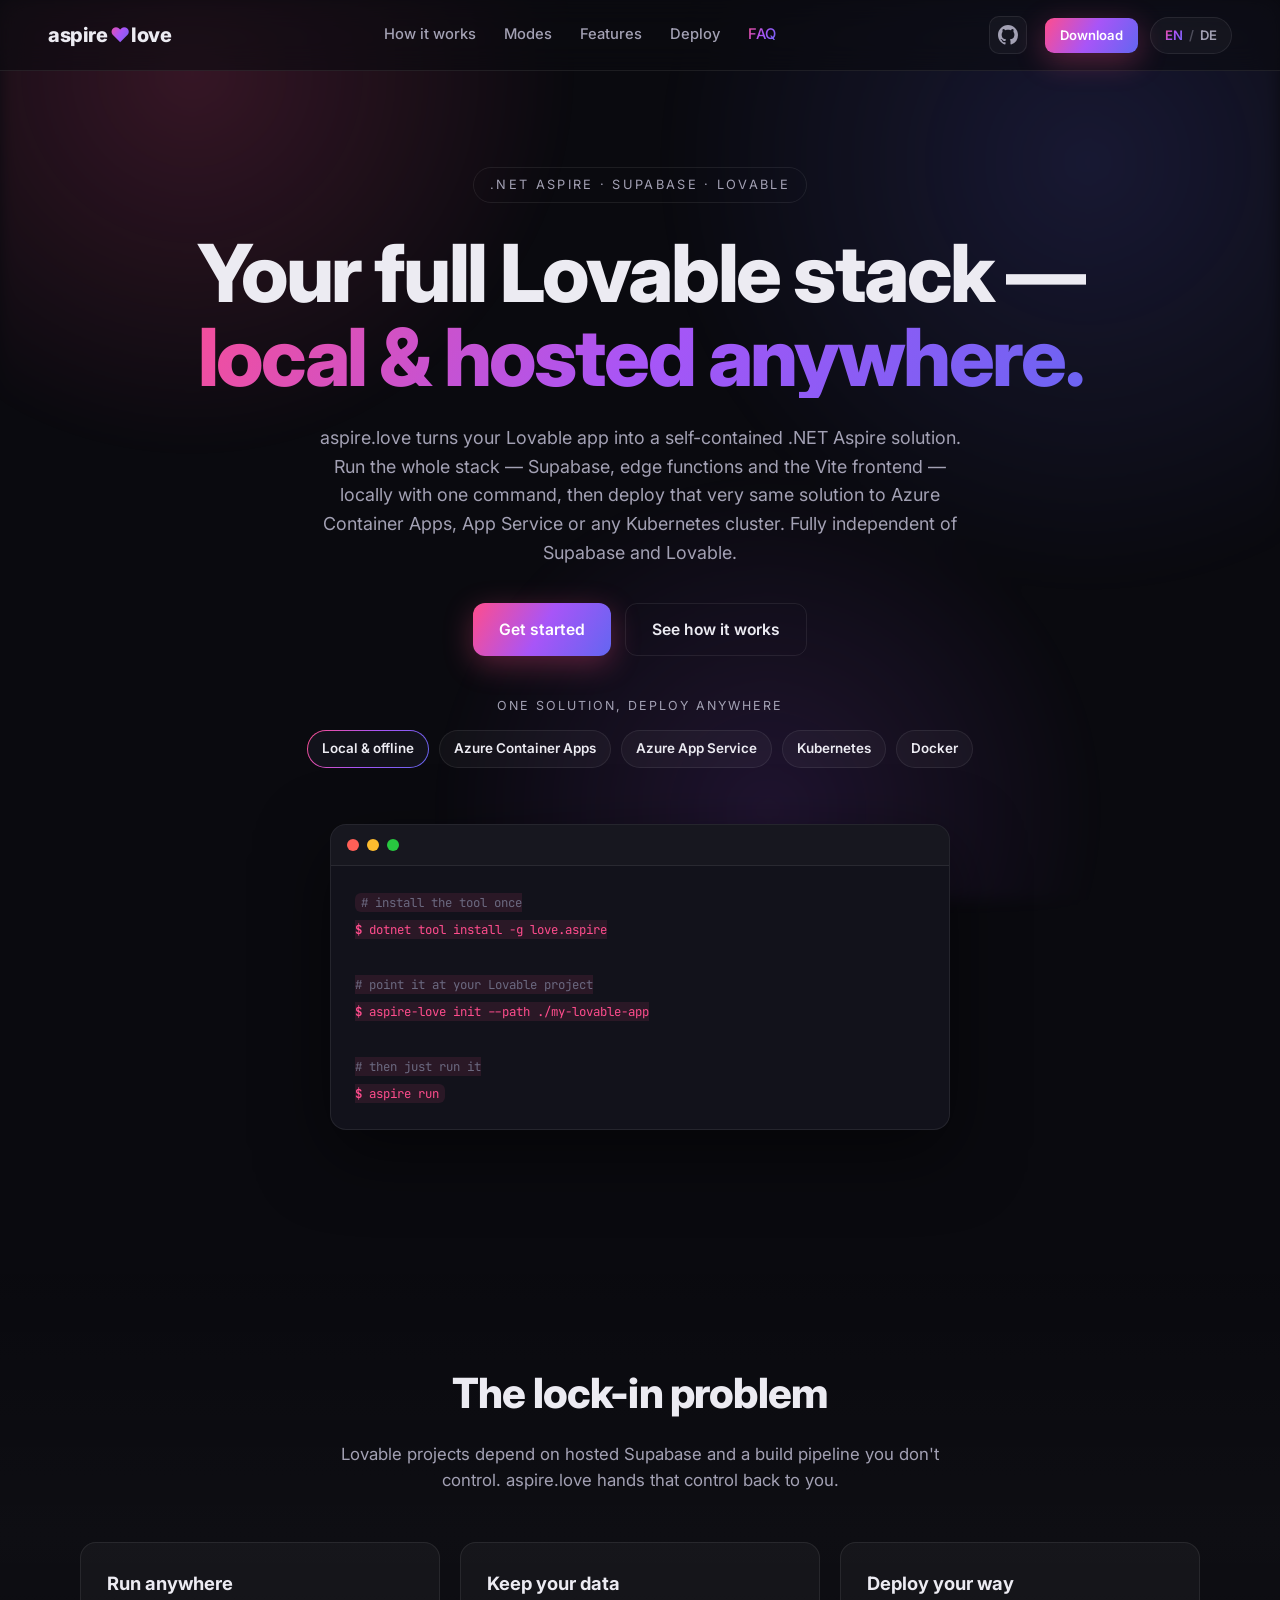
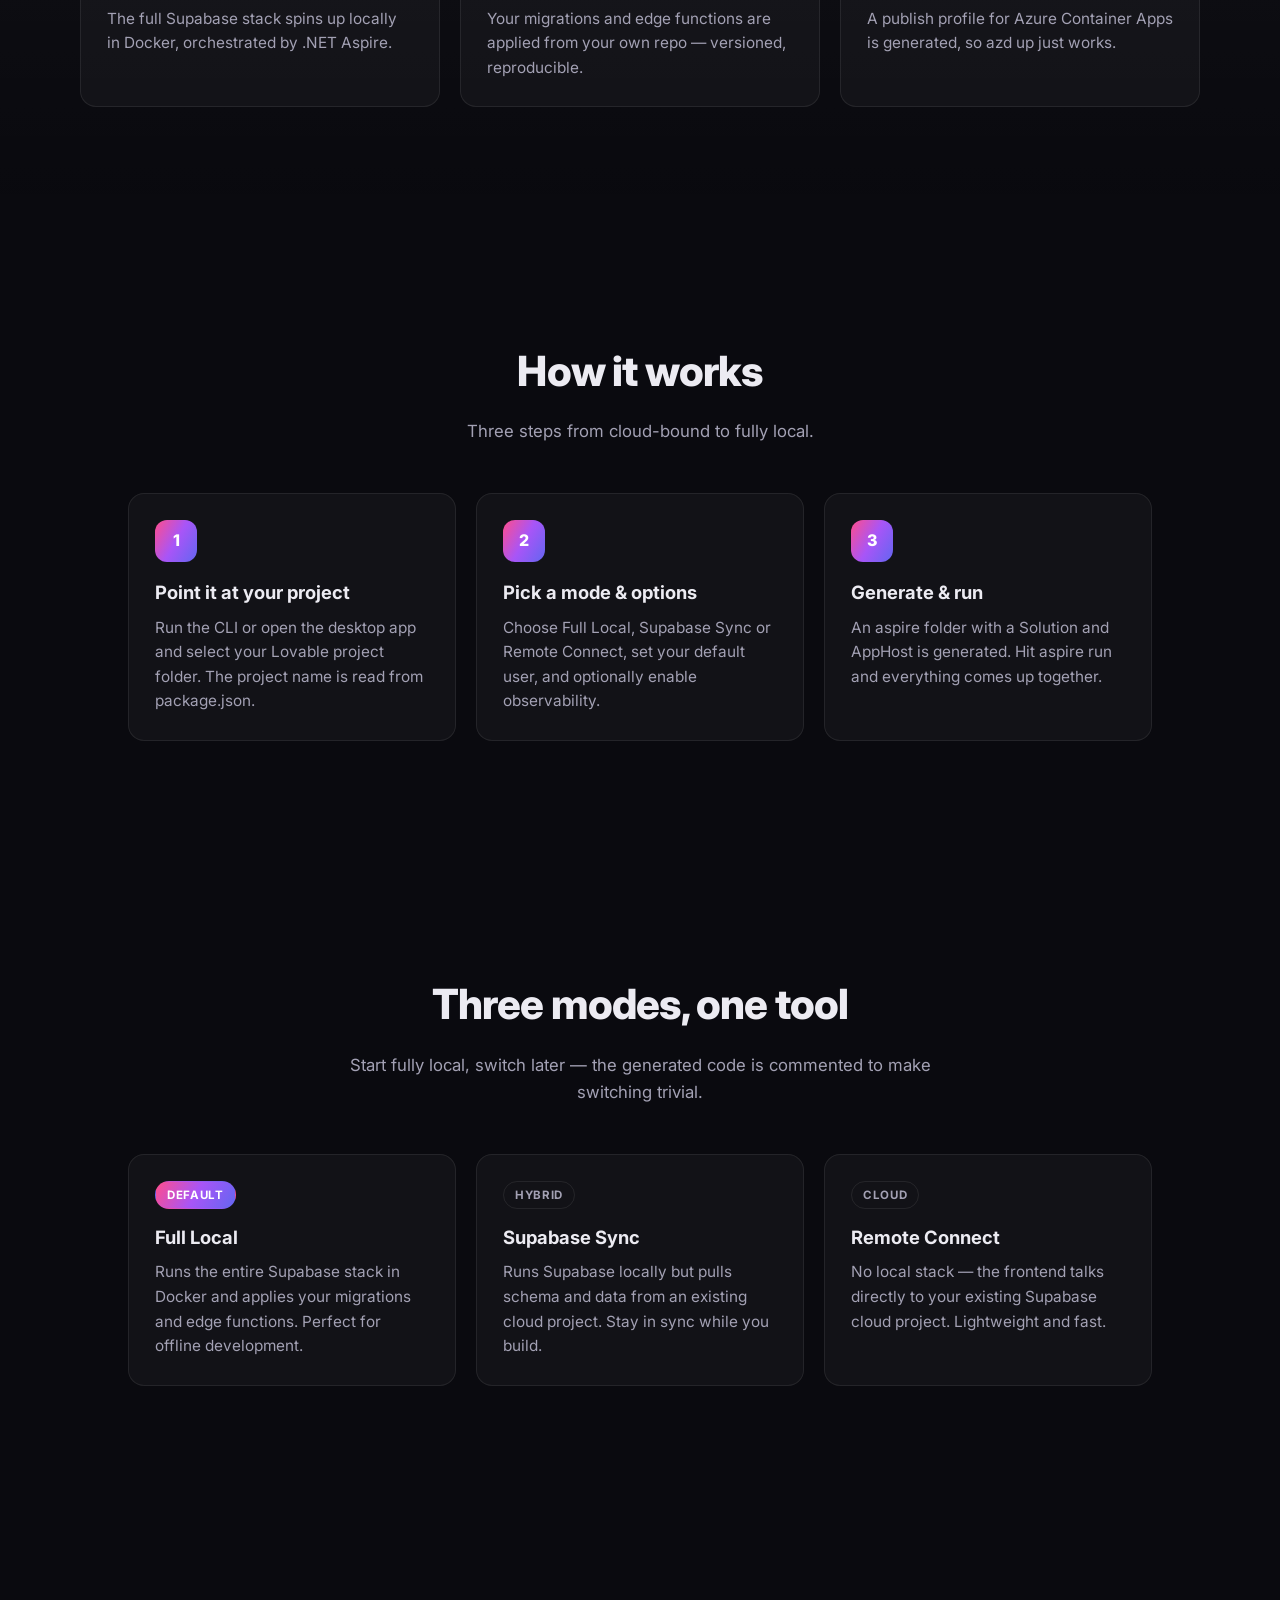
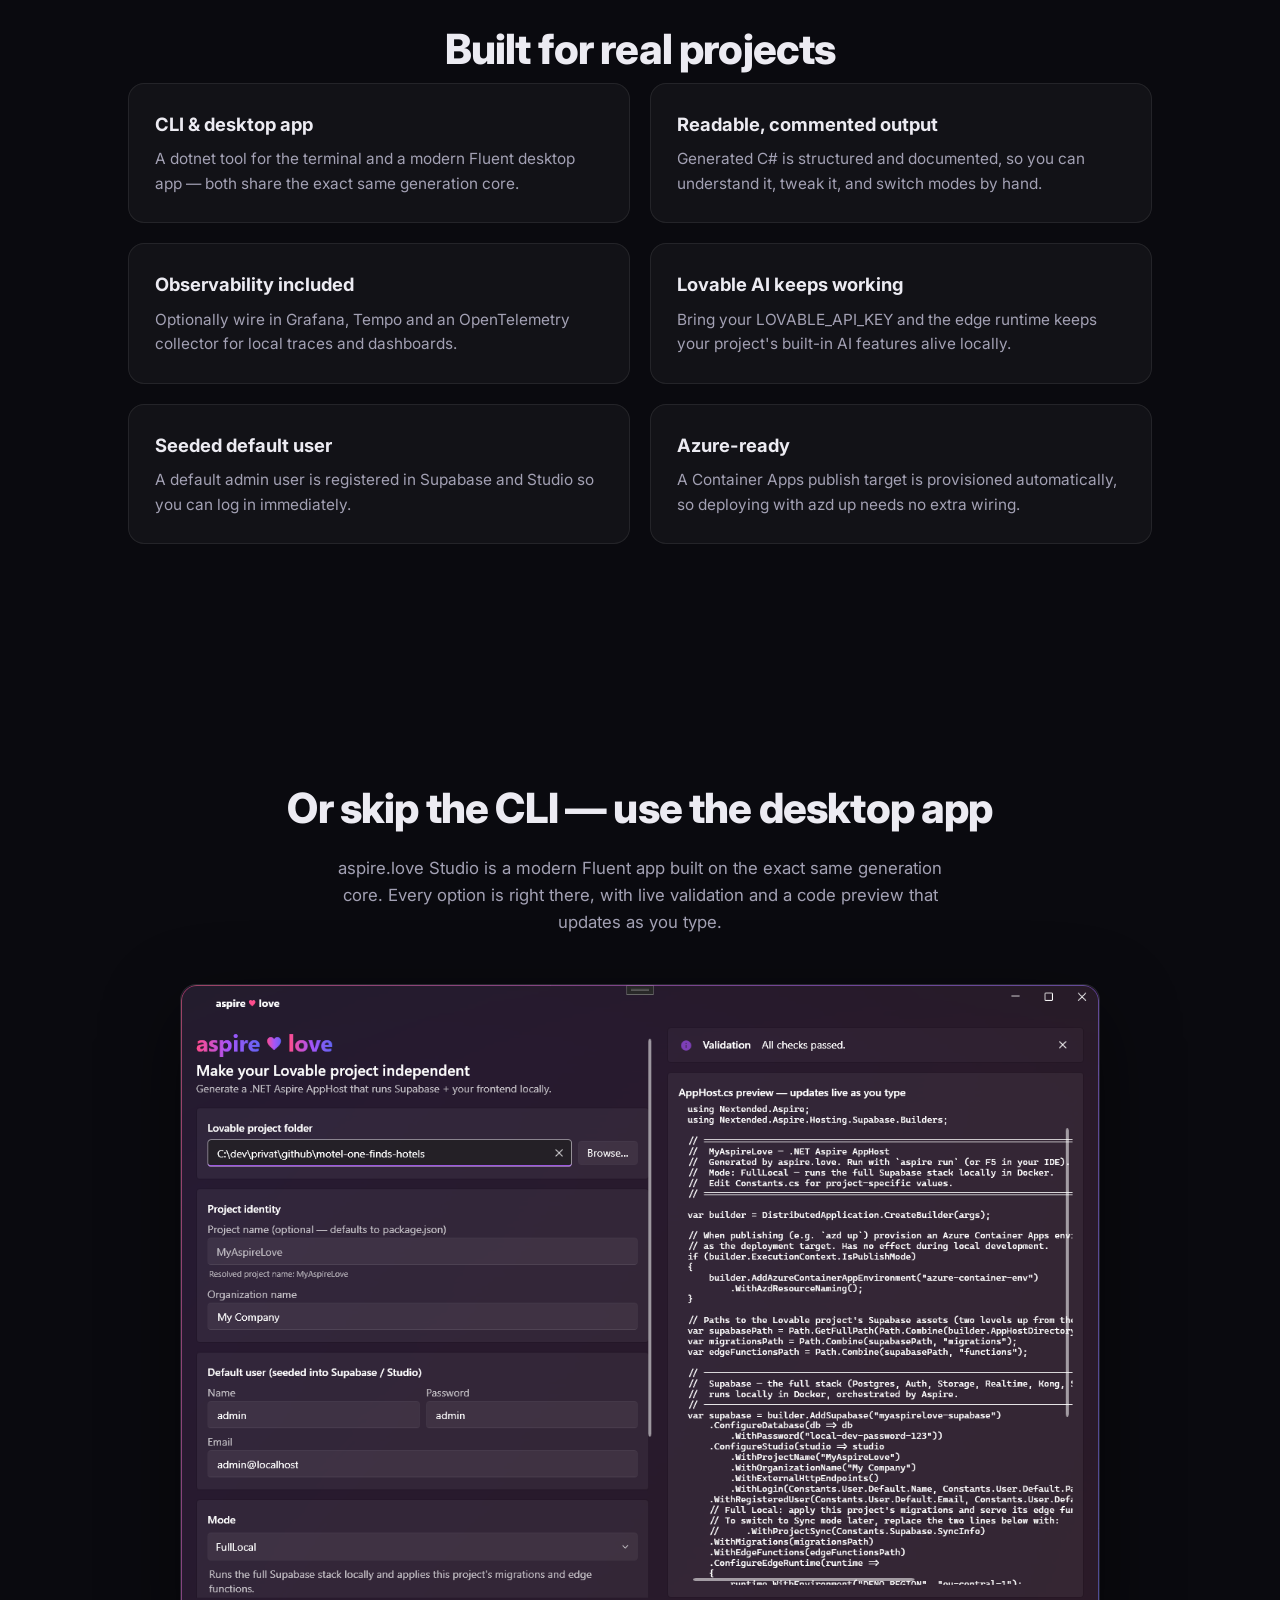
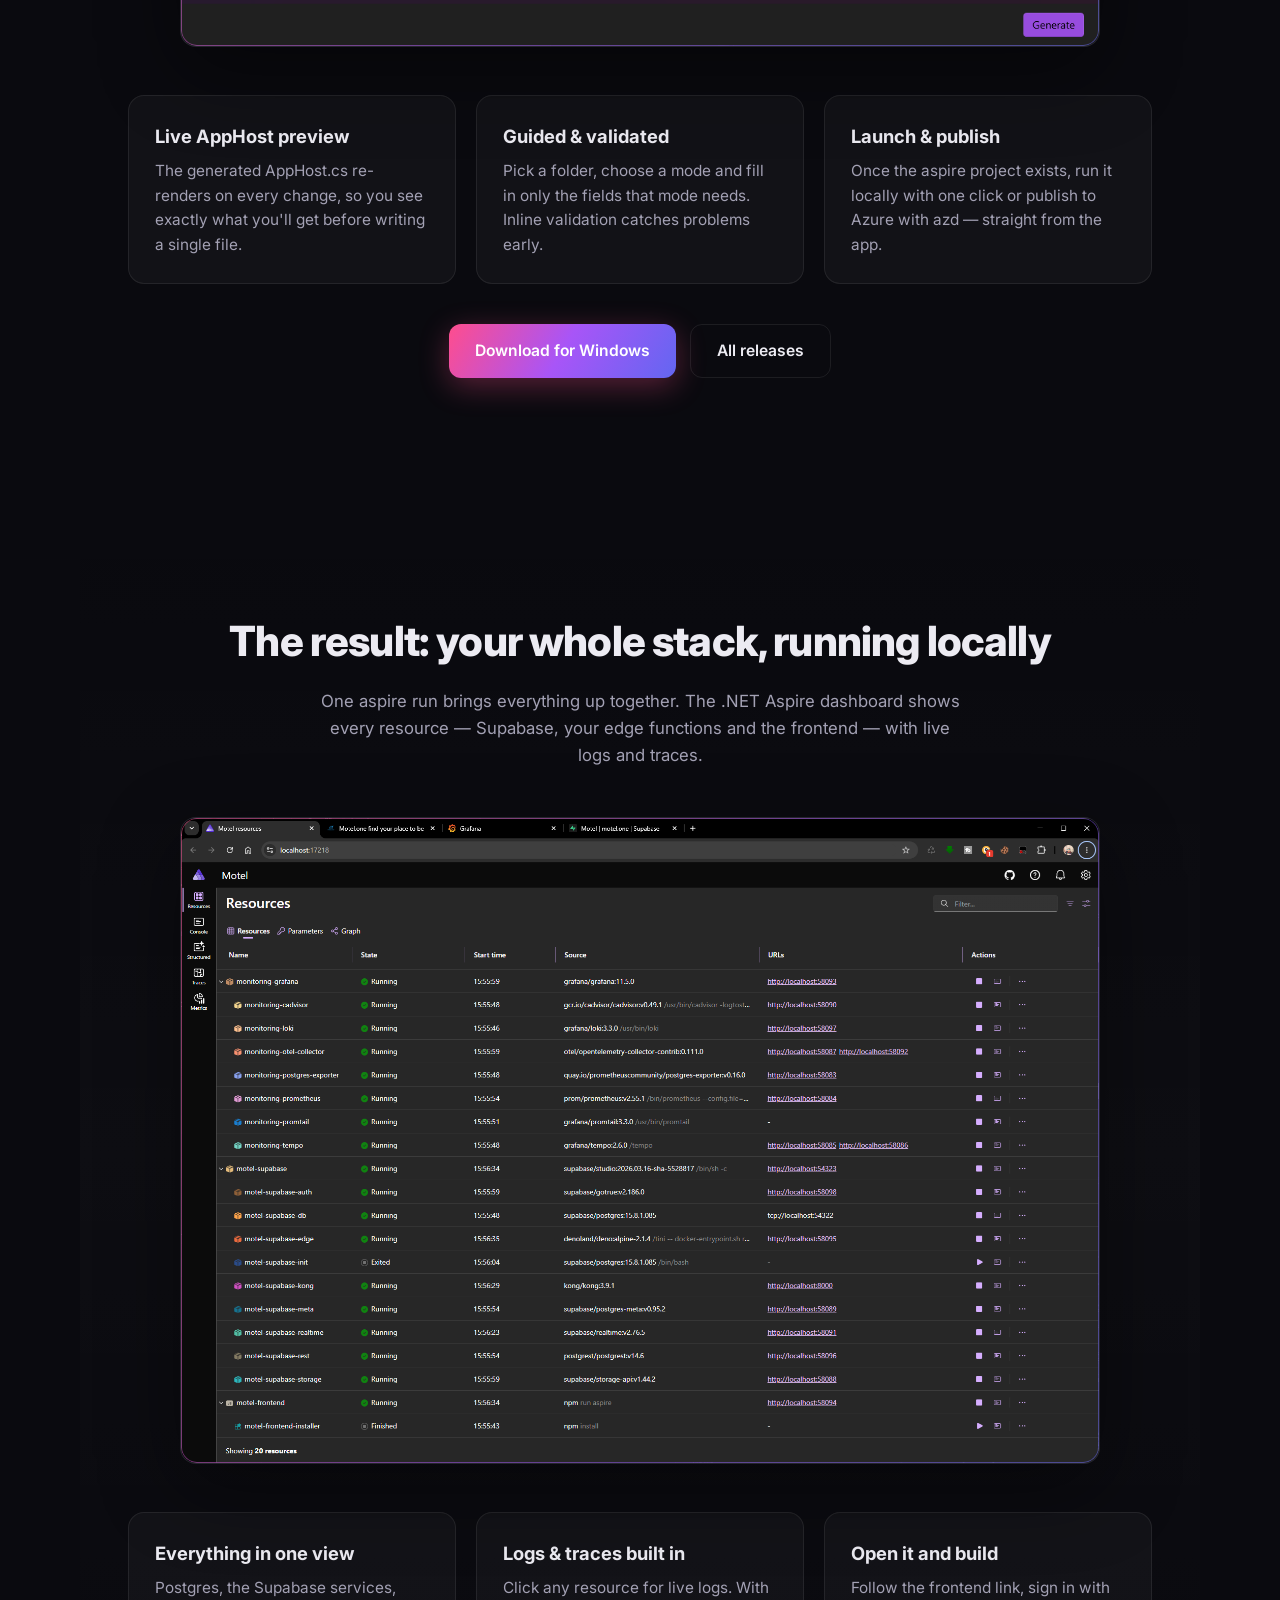
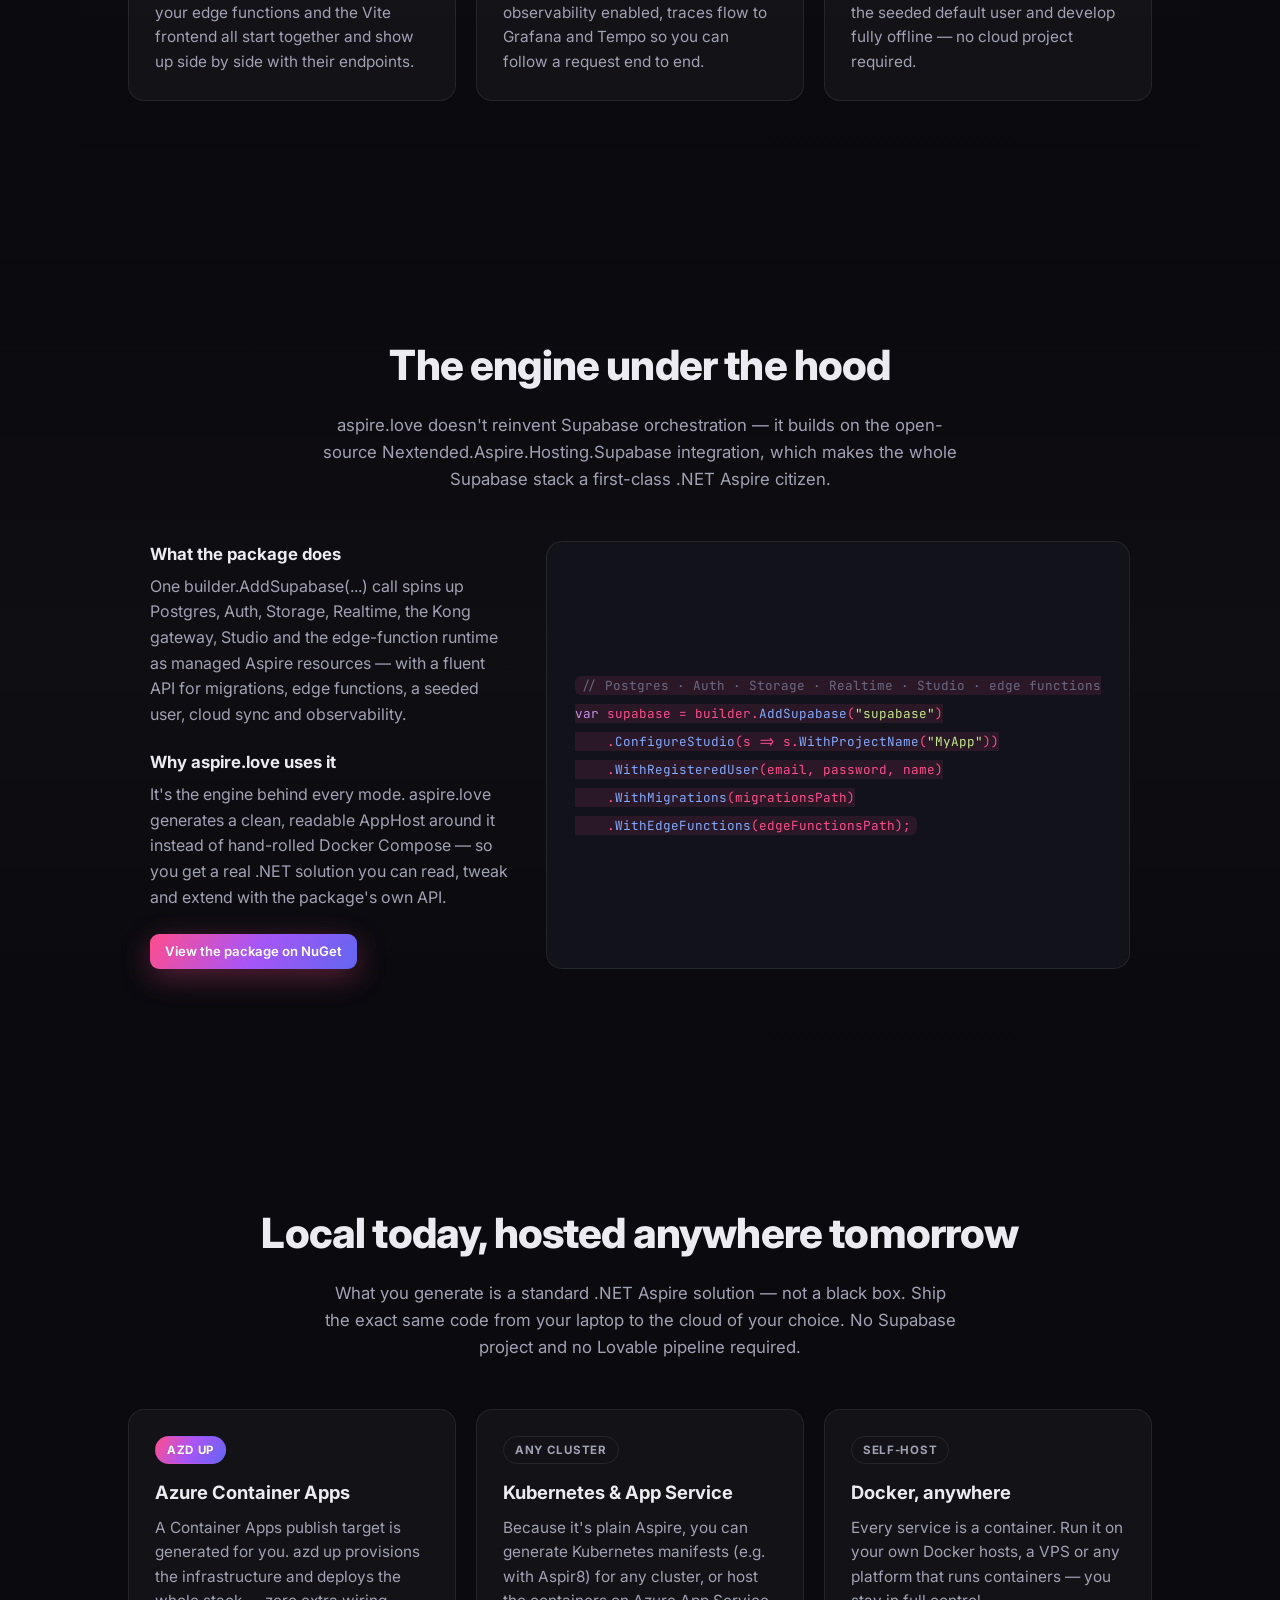
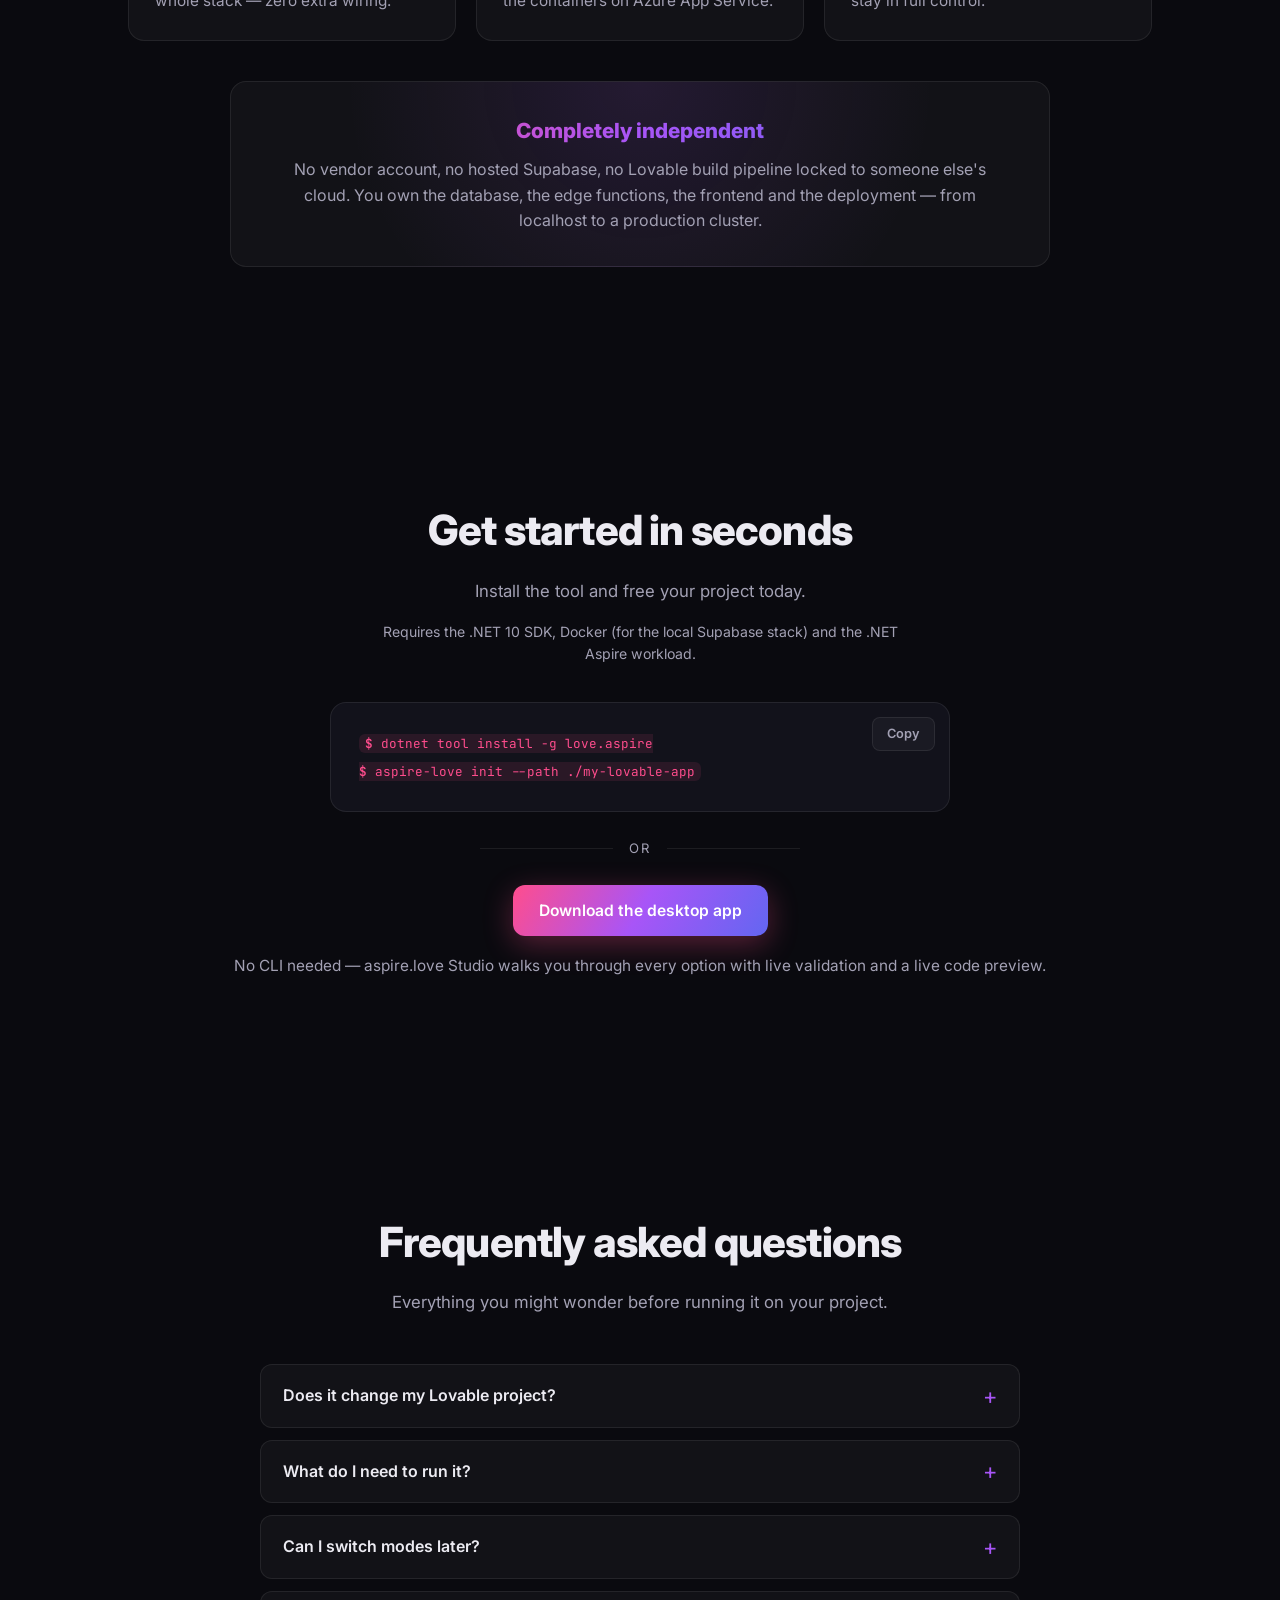
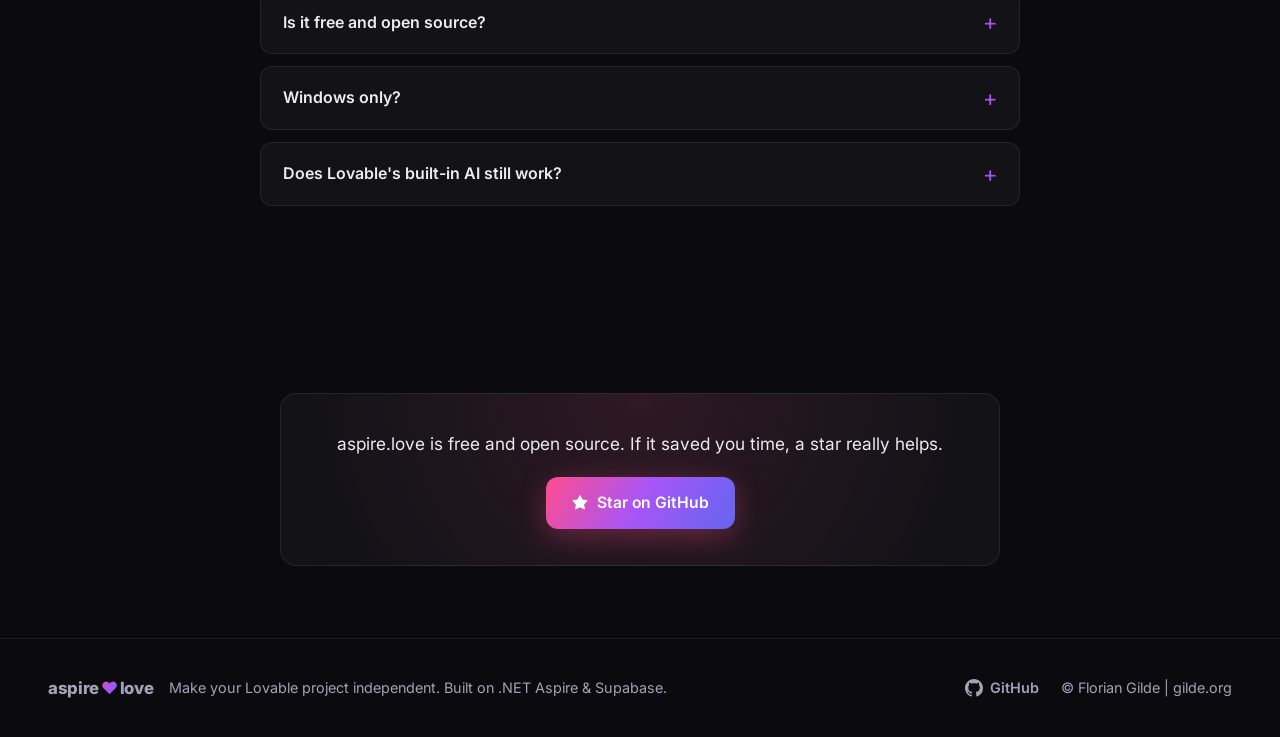
==== commit c923910e: "Credit Nextended.Aspire.Hosting.Supabase on the site and in the READMEs - New "engine under the hood" ====
--- a/website/index.html
+++ b/website/index.html
@@ -270,6 +270,38 @@
             </div>
         </section>
 
+        <!-- ============================ Powered by ============================ -->
+        <section id="powered" class="band">
+            <div class="band-inner">
+                <h2 class="section-title" data-i18n="powered.title">The engine under the hood</h2>
+                <p class="section-lead" data-i18n="powered.lead">
+                    aspire.love doesn't reinvent Supabase orchestration — it builds on the open-source
+                    Nextended.Aspire.Hosting.Supabase integration, which makes the whole Supabase stack
+                    a first-class .NET Aspire citizen.
+                </p>
+                <div class="powered-grid">
+                    <div class="powered-copy">
+                        <h3 data-i18n="powered.whatt">What the package does</h3>
+                        <p data-i18n="powered.whatb">One <code>builder.AddSupabase(...)</code> call spins up Postgres, Auth, Storage, Realtime, the Kong gateway, Studio and the edge-function runtime as managed Aspire resources — with a fluent API for migrations, edge functions, a seeded user, cloud sync and observability.</p>
+                        <h3 data-i18n="powered.whyt">Why aspire.love uses it</h3>
+                        <p data-i18n="powered.whyb">It's the engine behind every mode. aspire.love generates a clean, readable AppHost around it instead of hand-rolled Docker Compose — so you get a real .NET solution you can read, tweak and extend with the package's own API.</p>
+                        <a class="btn btn-primary btn-sm"
+                           href="https://www.nuget.org/packages/Nextended.Aspire.Hosting.Supabase"
+                           target="_blank" rel="noopener"
+                           data-i18n="powered.cta">View the package on NuGet</a>
+                    </div>
+                    <div class="cta-code powered-code">
+                        <pre><code><span class="c-comment">// Postgres · Auth · Storage · Realtime · Studio · edge functions</span>
+<span class="c-kw">var</span> supabase = builder.<span class="c-fn">AddSupabase</span>(<span class="c-str">"supabase"</span>)
+    .<span class="c-fn">ConfigureStudio</span>(s =&gt; s.<span class="c-fn">WithProjectName</span>(<span class="c-str">"MyApp"</span>))
+    .<span class="c-fn">WithRegisteredUser</span>(email, password, name)
+    .<span class="c-fn">WithMigrations</span>(migrationsPath)
+    .<span class="c-fn">WithEdgeFunctions</span>(edgeFunctionsPath);</code></pre>
+                    </div>
+                </div>
+            </div>
+        </section>
+
         <!-- ============================ Deploy anywhere ============================ -->
         <section id="deploy" class="section">
             <h2 class="section-title" data-i18n="deploy.title">Local today, hosted anywhere tomorrow</h2>
--- a/website/styles.css
+++ b/website/styles.css
@@ -295,6 +295,31 @@
 .term-body { padding: 22px 24px; font-size: 0.9rem; line-height: 1.9; color: #d7d5e6; overflow-x: auto; }
 .c-comment { color: #6b6980; }
 .c-prompt { color: var(--accent); font-weight: 600; }
+.c-kw { color: #c792ea; }
+.c-fn { color: #82aaff; }
+.c-str { color: #c3e88d; }
+
+/* ---- Powered-by / engine ---- */
+.link {
+    color: var(--accent-2);
+    text-decoration: underline;
+    text-underline-offset: 2px;
+    text-decoration-color: rgba(168, 85, 247, 0.5);
+}
+.link:hover { text-decoration-color: var(--accent-2); }
+.powered-grid {
+    display: grid;
+    grid-template-columns: 1fr 1fr;
+    gap: 36px;
+    align-items: center;
+    max-width: 980px;
+    margin: 0 auto;
+}
+.powered-copy h3 { font-size: 1.05rem; font-weight: 700; margin-bottom: 6px; }
+.powered-copy h3 + p { color: var(--text-dim); margin-bottom: 22px; }
+.powered-copy .btn { margin-top: 2px; }
+.powered-code { align-self: stretch; display: flex; align-items: center; }
+.powered-code pre { overflow-x: auto; font-size: 0.86rem; line-height: 1.85; }
 
 /* ---- Bands & grids ---- */
 .band { background: linear-gradient(180deg, transparent, rgba(255, 255, 255, 0.018), transparent); }
@@ -496,7 +521,7 @@
 /* ---- Responsive ---- */
 @media (max-width: 880px) {
     .nav-links { display: none; }
-    .grid-3, .grid-2, .steps { grid-template-columns: 1fr; }
+    .grid-3, .grid-2, .steps, .powered-grid { grid-template-columns: 1fr; }
 }
 
 @media (prefers-reduced-motion: reduce) {
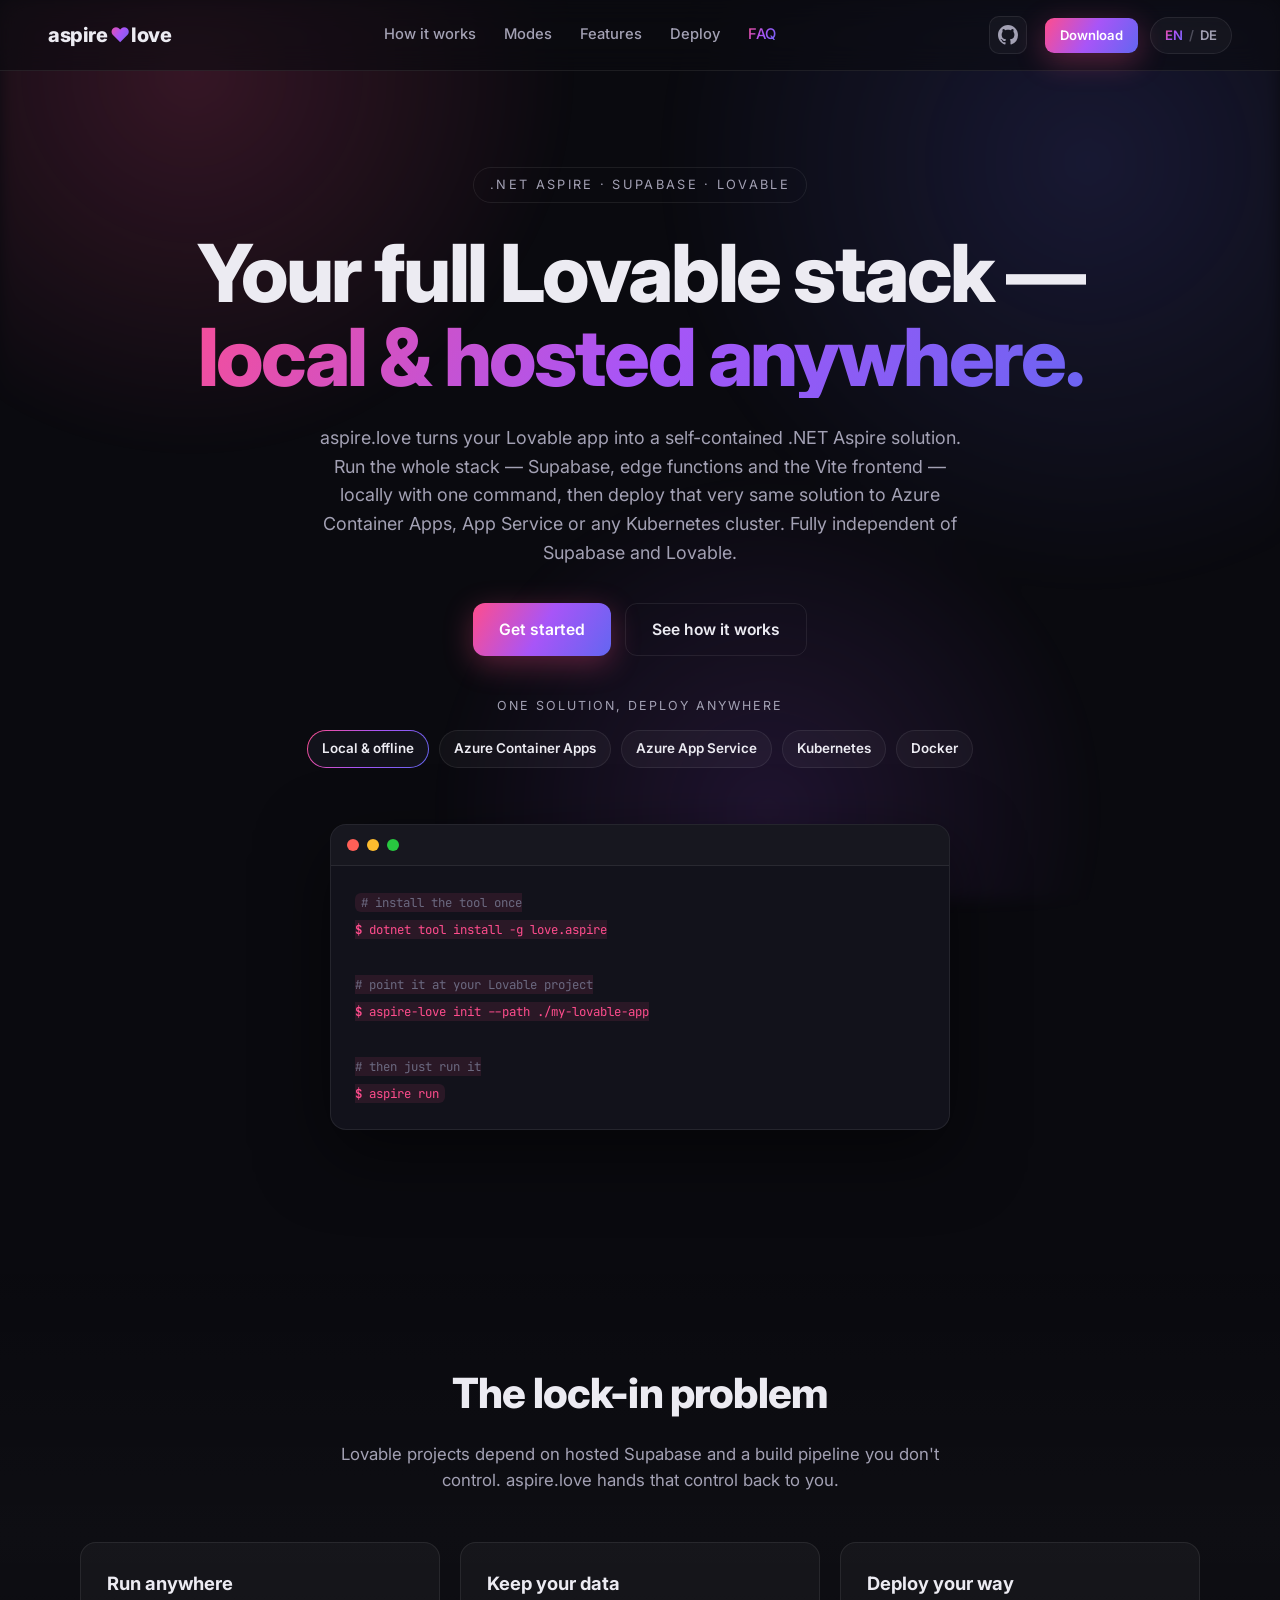
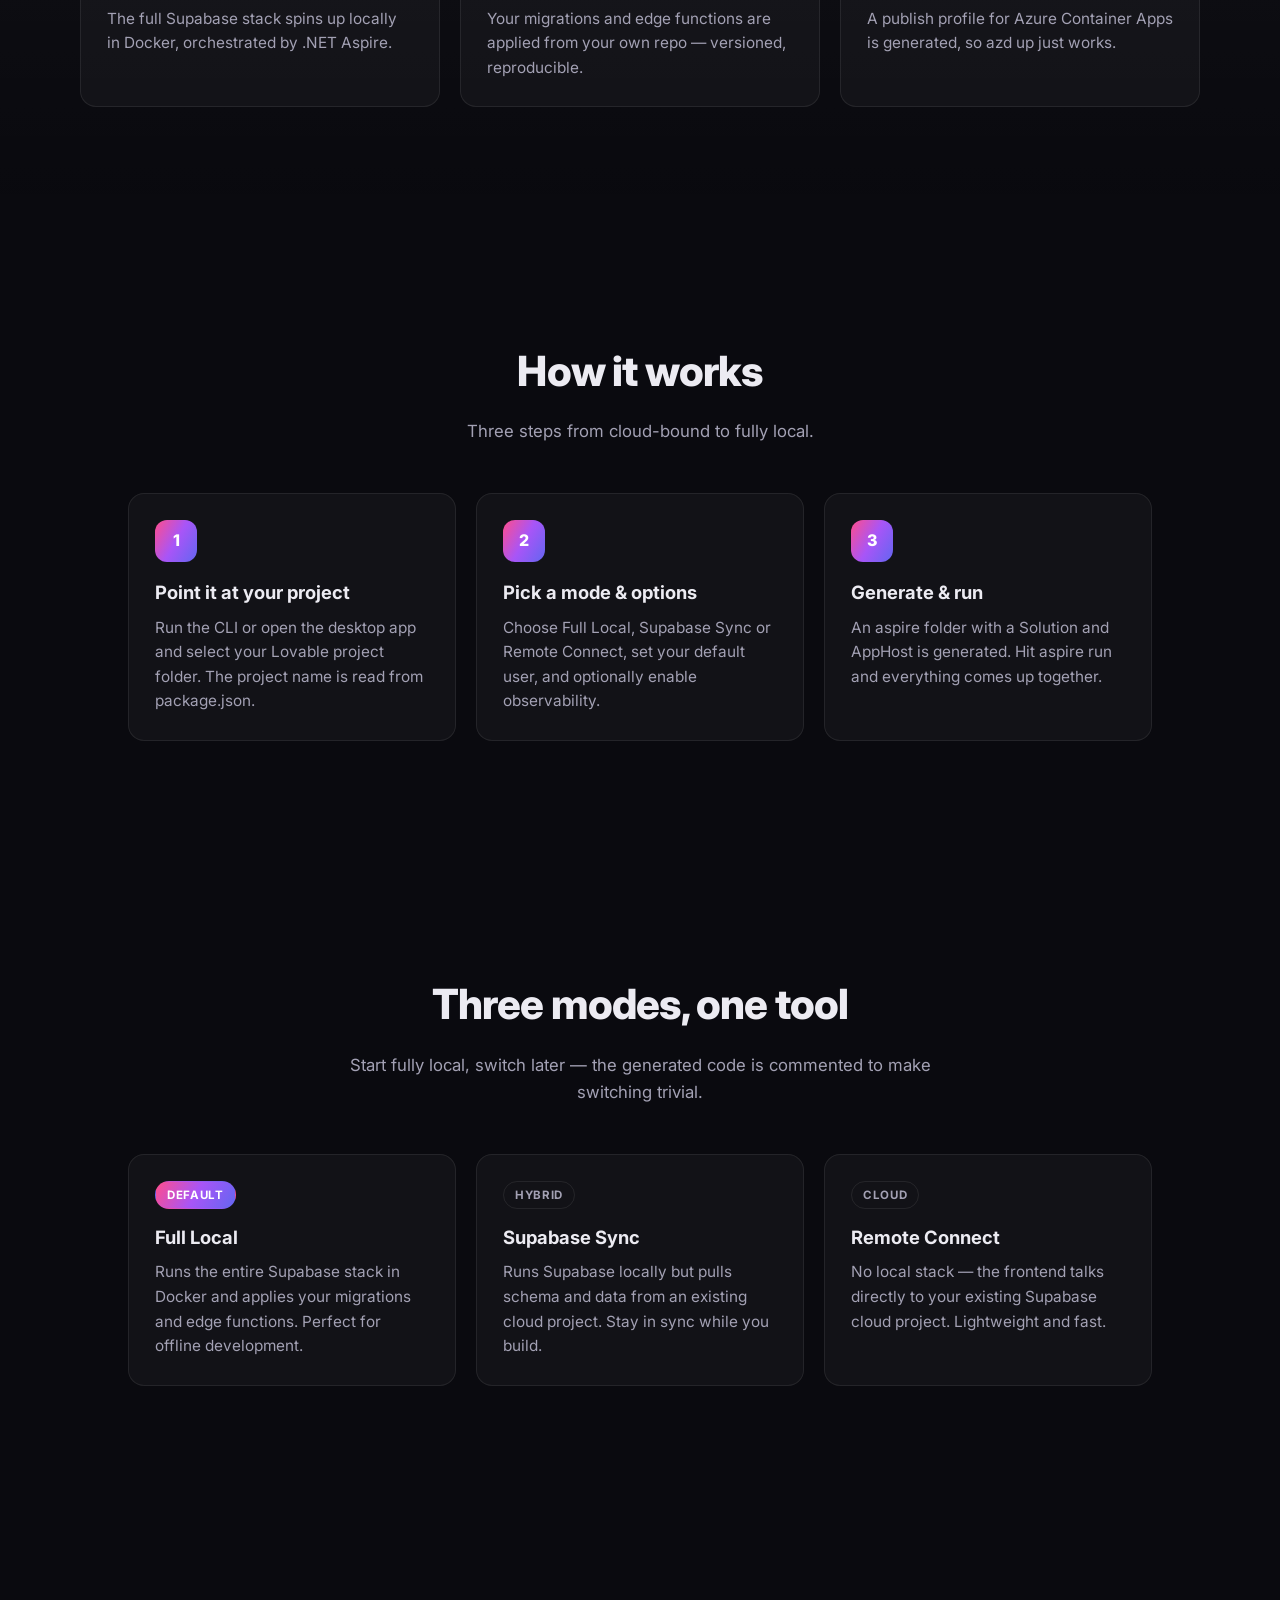
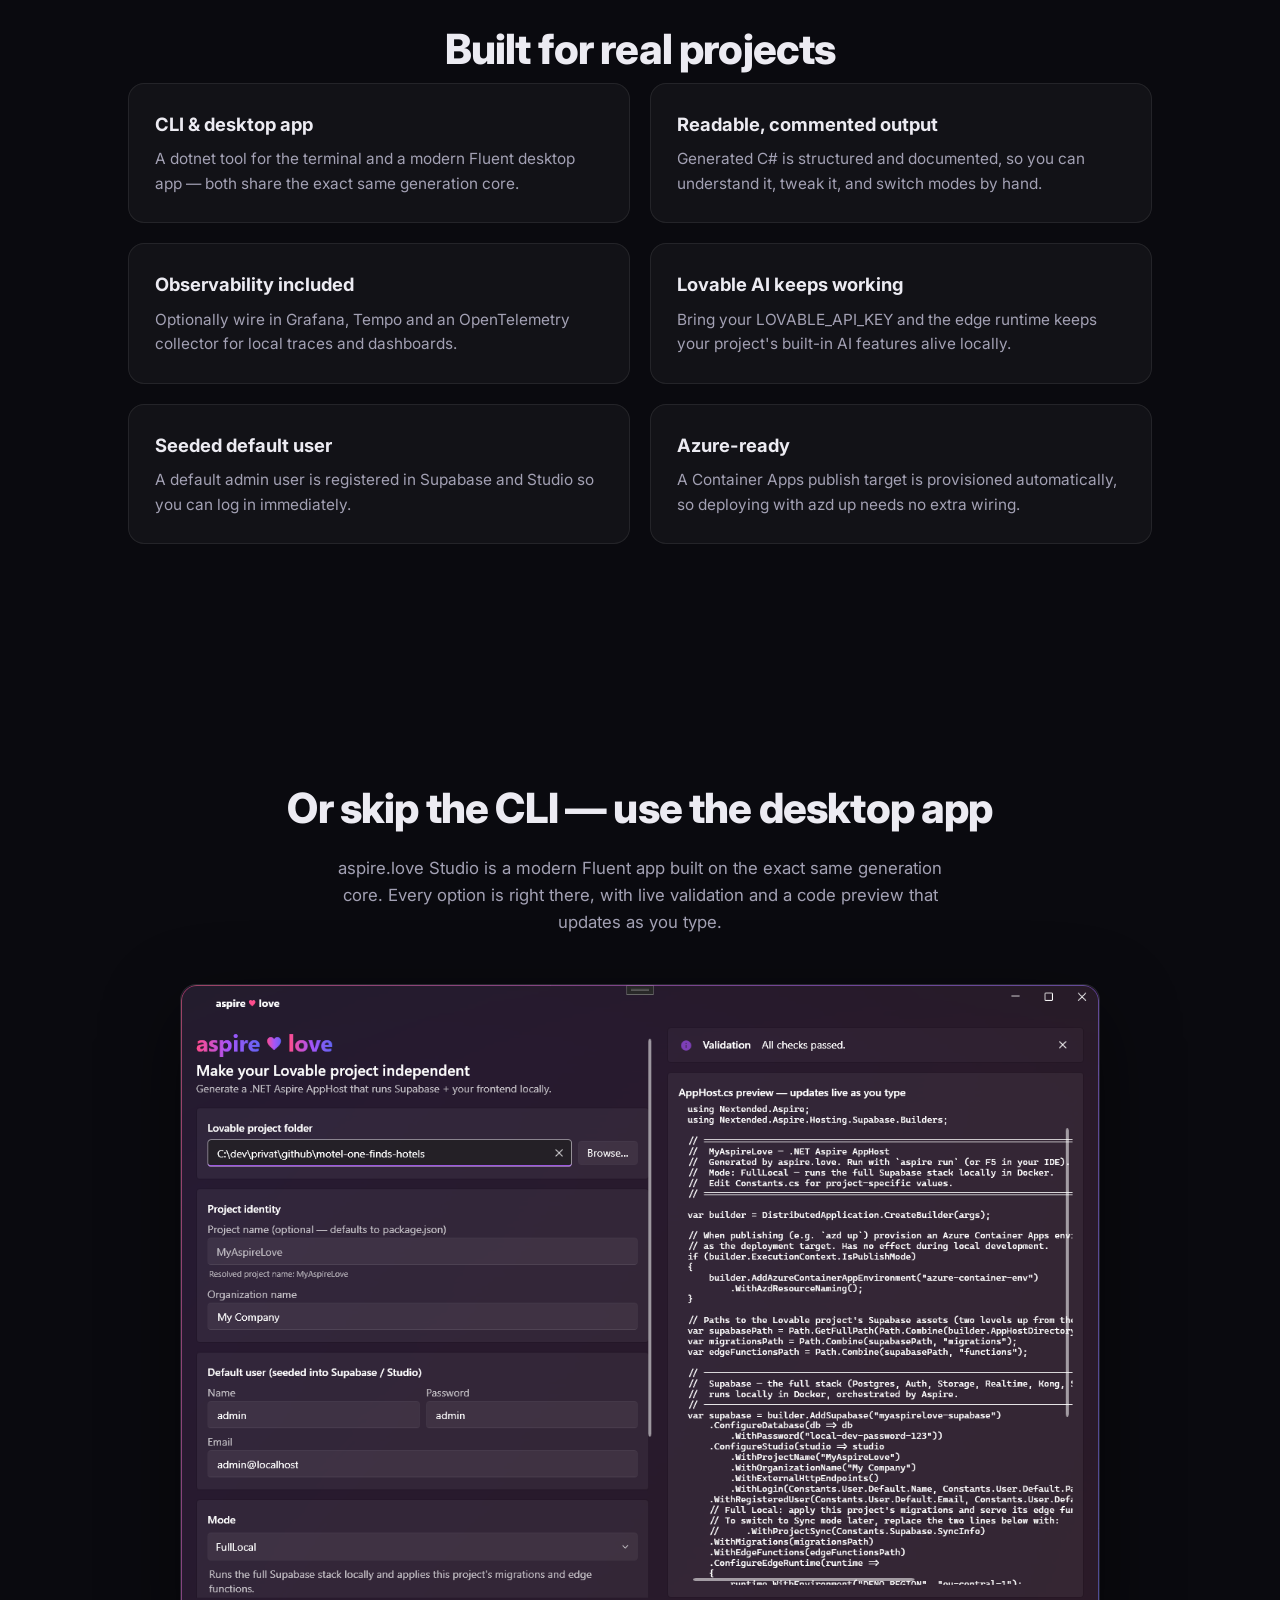
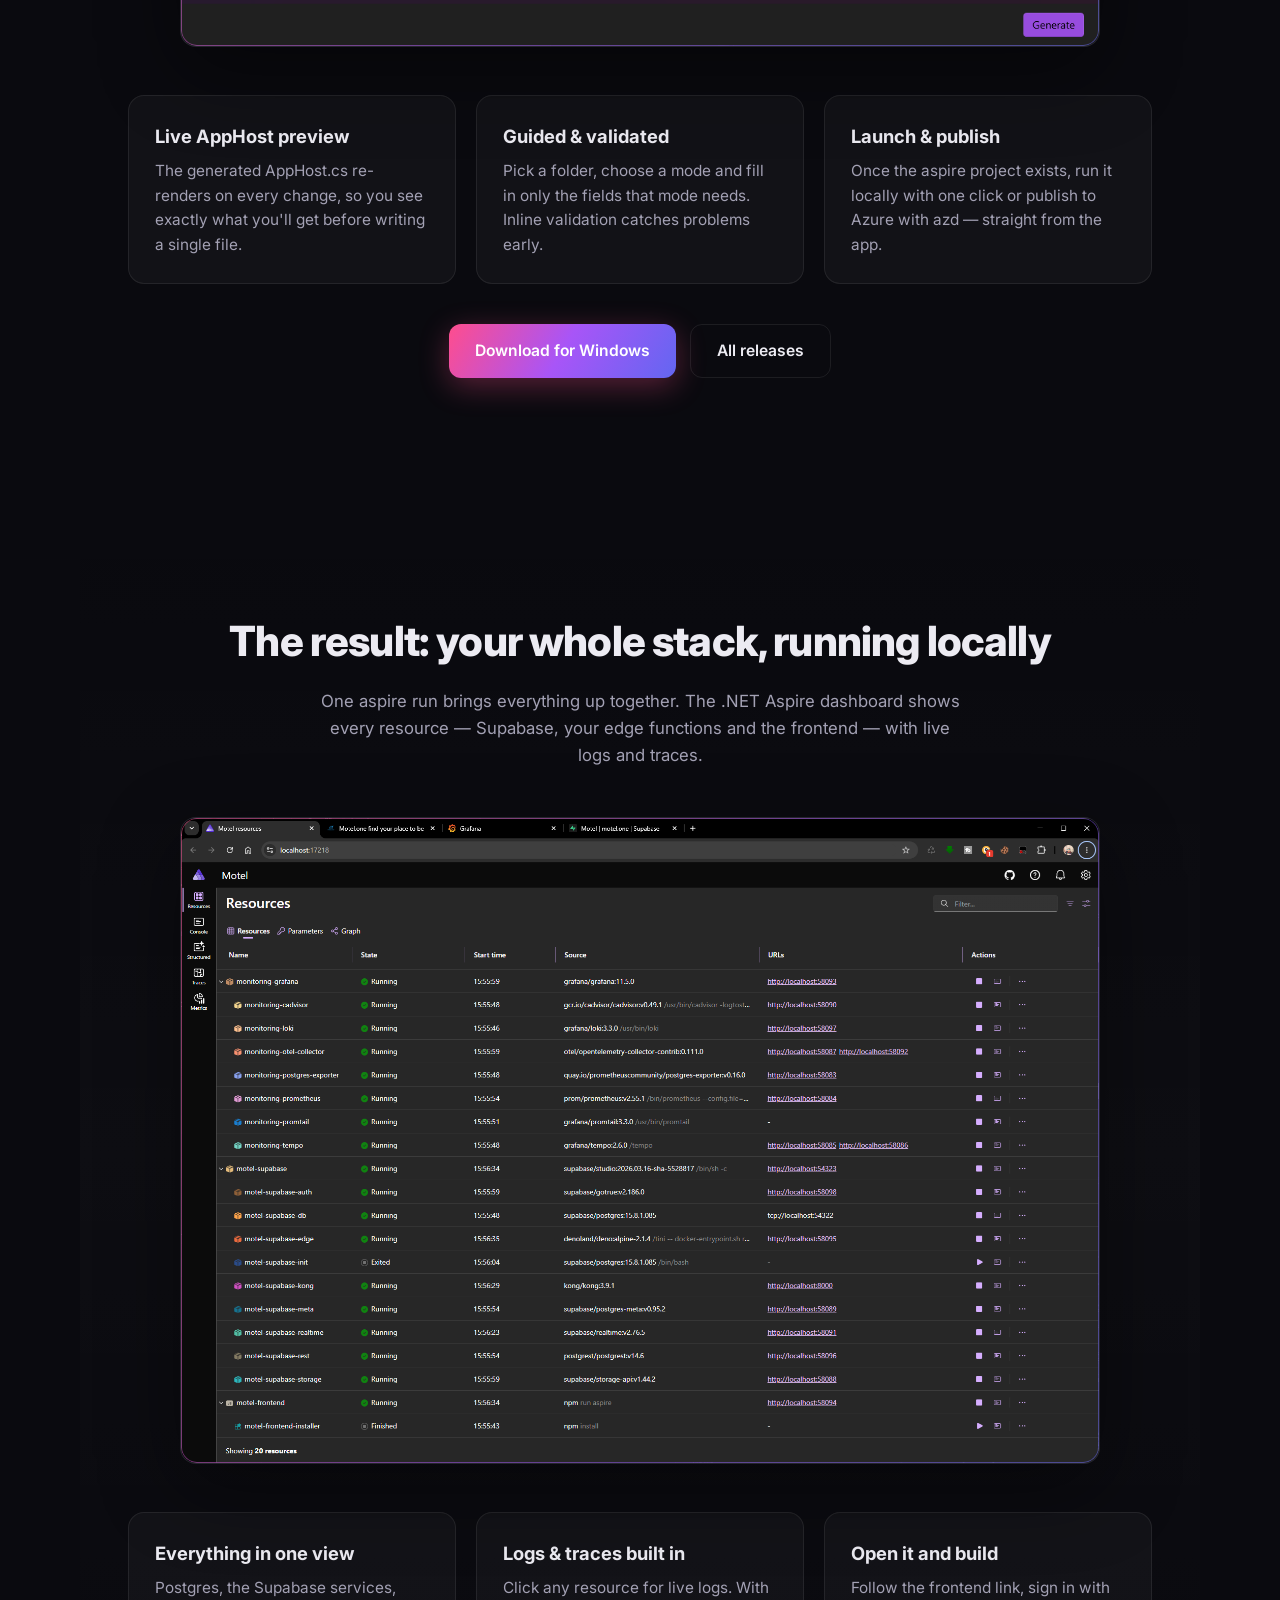
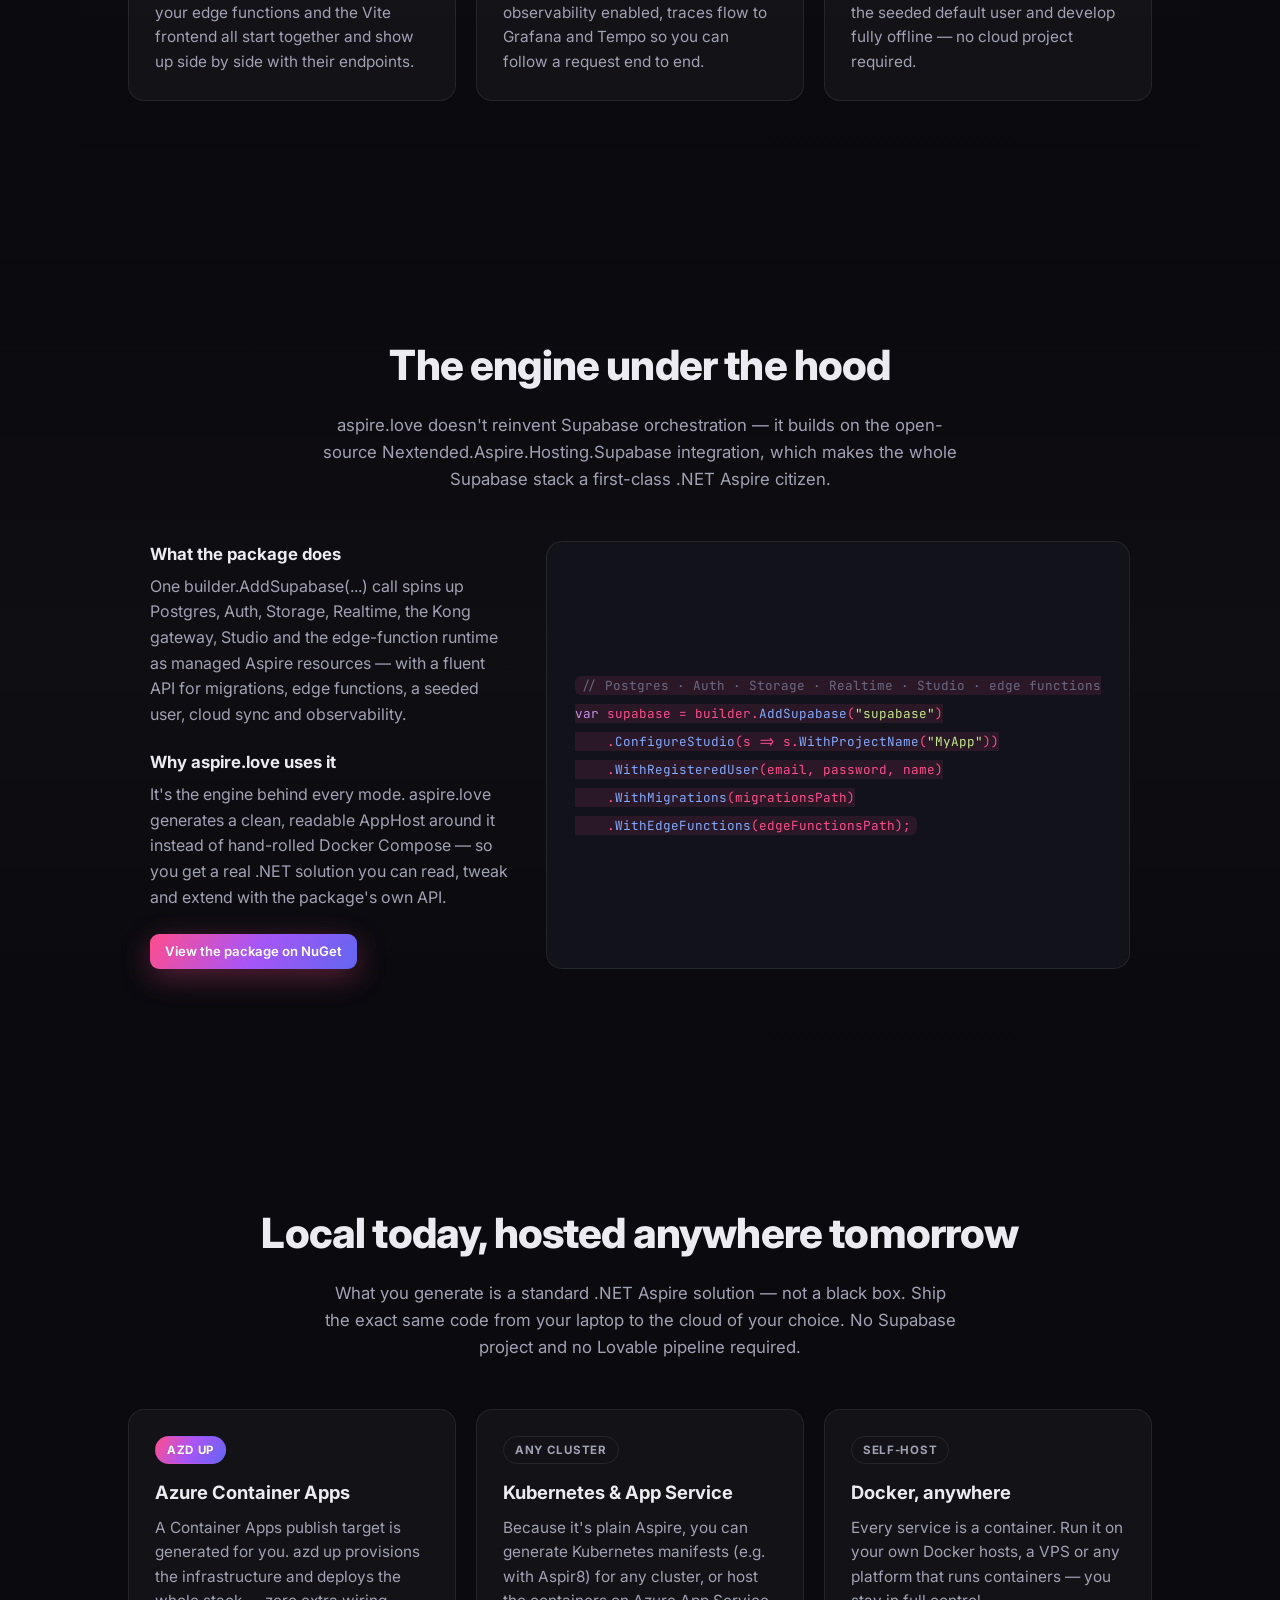
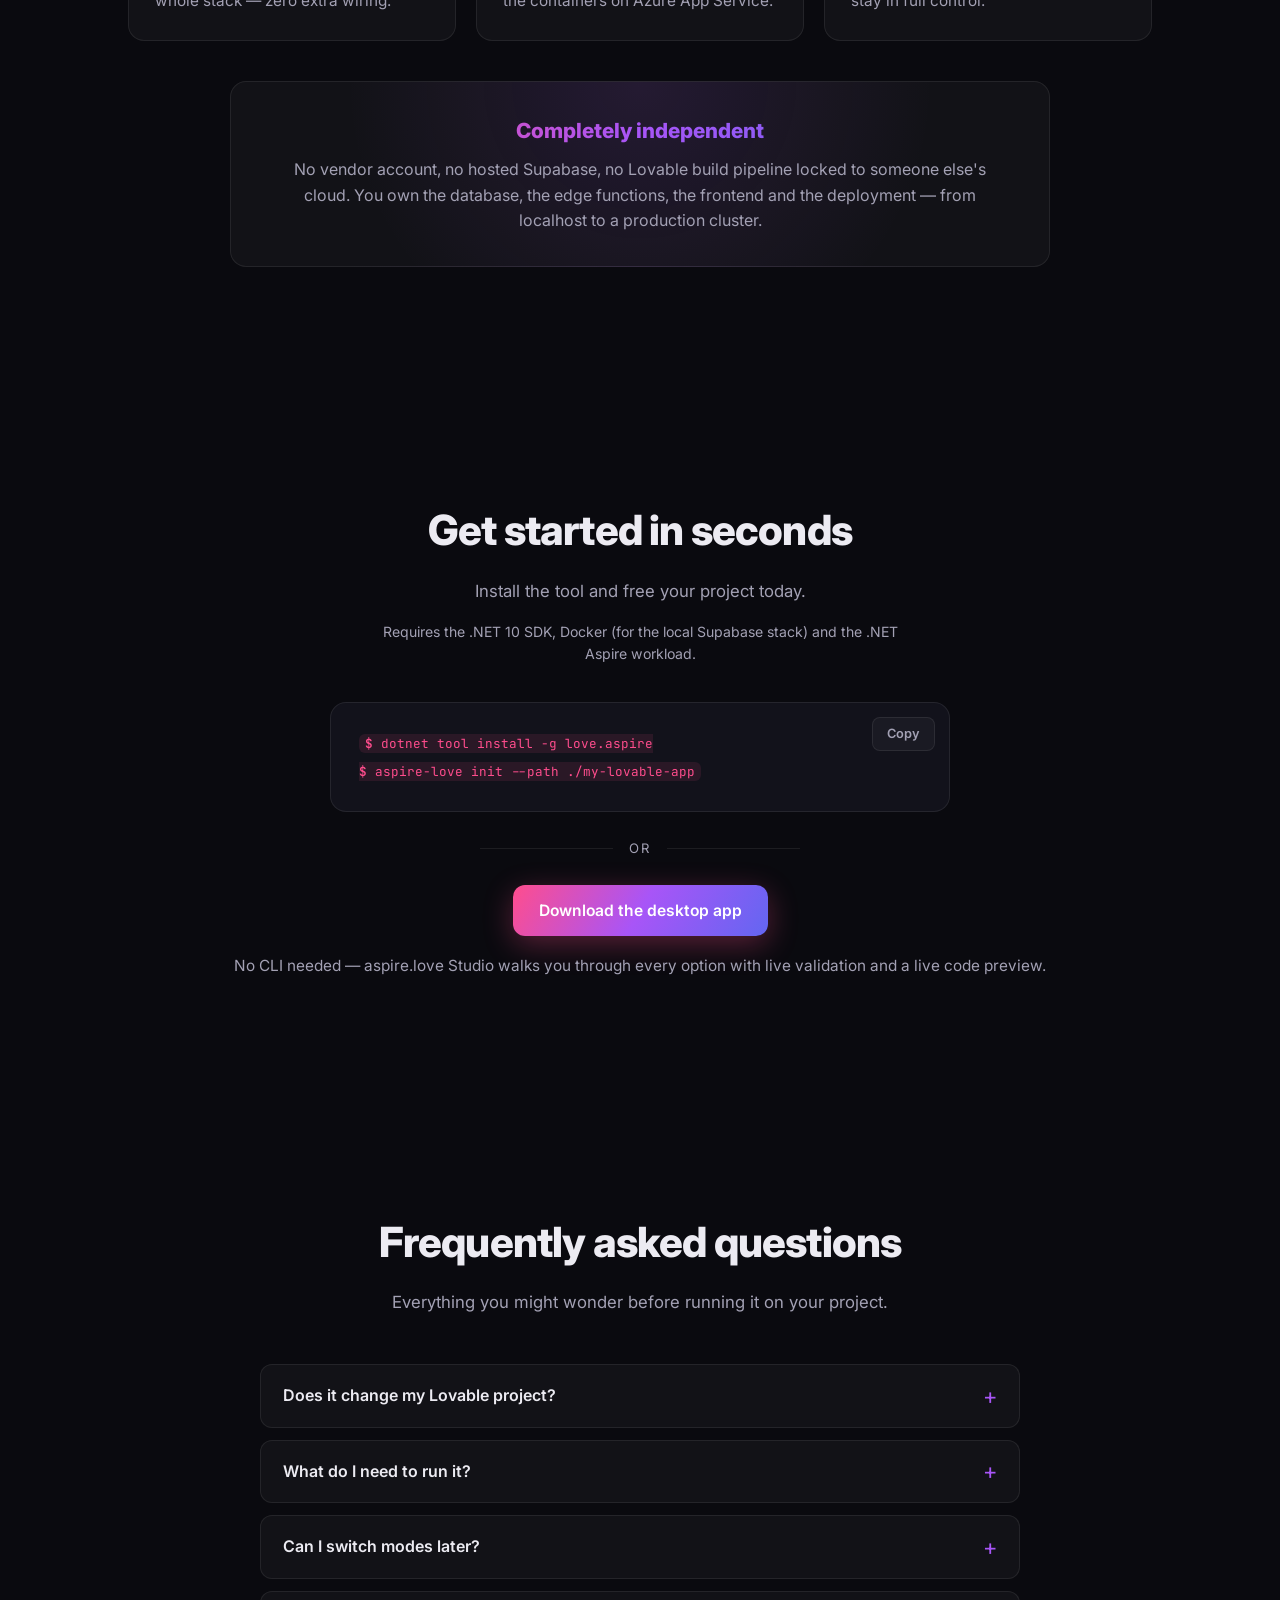
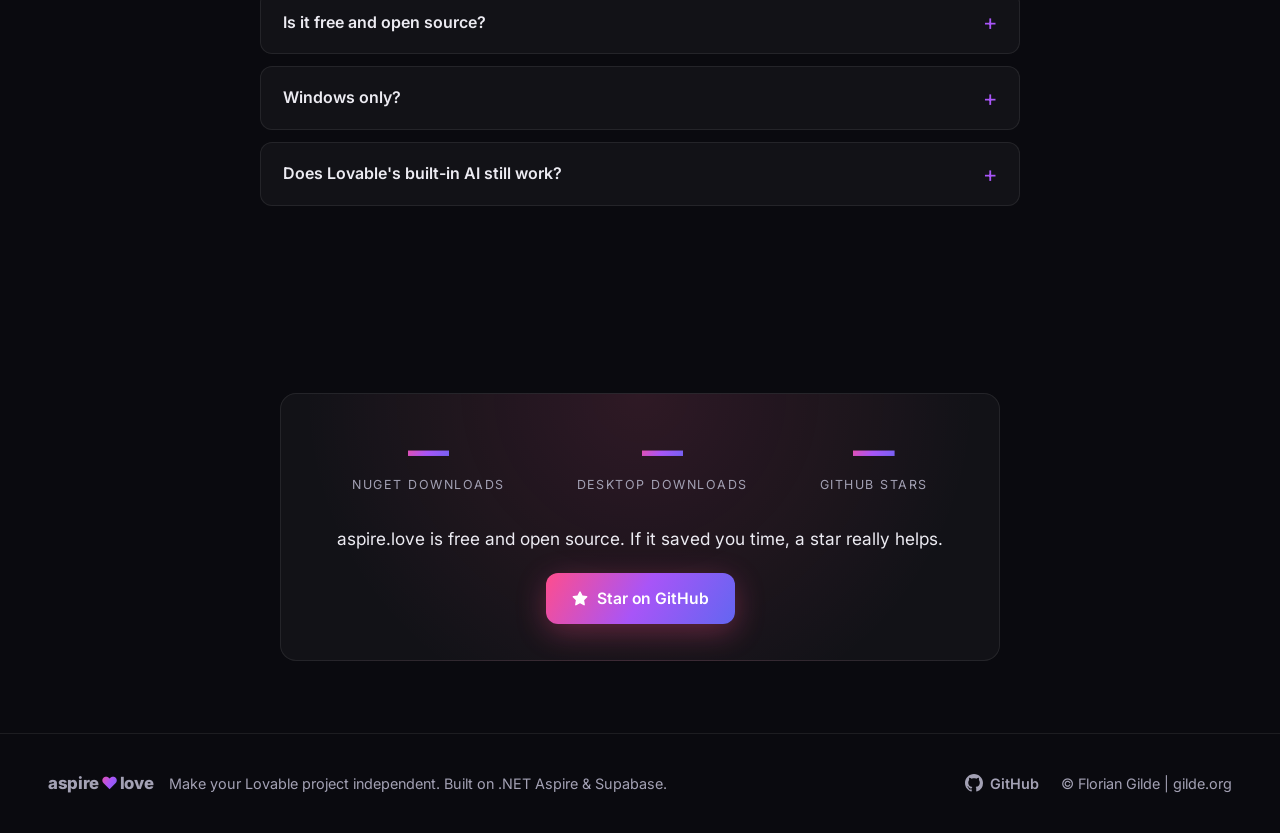
==== commit c463d5eb: "Show live download stats on the site - NuGet total downloads (love.aspire) + total Windows desktop r" ====
--- a/website/index.html
+++ b/website/index.html
@@ -385,13 +385,26 @@
         <!-- ============================ Open source ============================ -->
         <section class="opensource">
             <div class="opensource-inner">
+                <div class="stats">
+                    <div class="stat" id="statNugetBox">
+                        <span class="stat-num" id="statNuget">—</span>
+                        <span class="stat-label" data-i18n="stats.nuget">NuGet downloads</span>
+                    </div>
+                    <div class="stat" id="statDesktopBox">
+                        <span class="stat-num" id="statDesktop">—</span>
+                        <span class="stat-label" data-i18n="stats.desktop">Desktop downloads</span>
+                    </div>
+                    <div class="stat" id="statStarsBox">
+                        <span class="stat-num" id="statStars">—</span>
+                        <span class="stat-label" data-i18n="stats.stars">GitHub stars</span>
+                    </div>
+                </div>
                 <p data-i18n="oss.text">aspire.love is free and open source. If it saved you time, a star really helps.</p>
                 <a class="btn btn-primary star-btn" href="https://github.com/fgilde/aspire.love" target="_blank" rel="noopener">
                     <svg viewBox="0 0 16 16" width="16" height="16" aria-hidden="true" fill="currentColor">
                         <path d="M8 .25a.75.75 0 0 1 .673.418l1.882 3.815 4.21.612a.75.75 0 0 1 .416 1.279l-3.046 2.97.719 4.192a.75.75 0 0 1-1.088.791L8 12.347l-3.766 1.98a.75.75 0 0 1-1.088-.79l.72-4.193L.818 6.374a.75.75 0 0 1 .416-1.28l4.21-.611L7.327.668A.75.75 0 0 1 8 .25Z"></path>
                     </svg>
                     <span data-i18n="oss.cta">Star on GitHub</span>
-                    <span class="star-count" id="starCount" hidden></span>
                 </a>
             </div>
         </section>
--- a/website/styles.css
+++ b/website/styles.css
@@ -476,11 +476,31 @@
 }
 .opensource-inner p { color: var(--text); font-size: 1.08rem; margin-bottom: 20px; }
 .star-btn { gap: 9px; }
-.star-count {
-    margin-left: 4px;
-    padding-left: 10px;
-    border-left: 1px solid rgba(255, 255, 255, 0.4);
+
+.stats {
+    display: flex;
+    justify-content: center;
+    flex-wrap: wrap;
+    gap: clamp(28px, 7vw, 72px);
+    margin-bottom: 30px;
+}
+.stat { display: flex; flex-direction: column; align-items: center; gap: 4px; }
+.stat-num {
+    font-size: clamp(1.8rem, 4vw, 2.6rem);
+    font-weight: 800;
+    letter-spacing: -0.02em;
+    line-height: 1;
     font-variant-numeric: tabular-nums;
+    background: var(--grad);
+    -webkit-background-clip: text;
+    background-clip: text;
+    color: transparent;
+}
+.stat-label {
+    font-size: 0.78rem;
+    letter-spacing: 0.12em;
+    text-transform: uppercase;
+    color: var(--text-dim);
 }
 
 /* ---- Footer ---- */
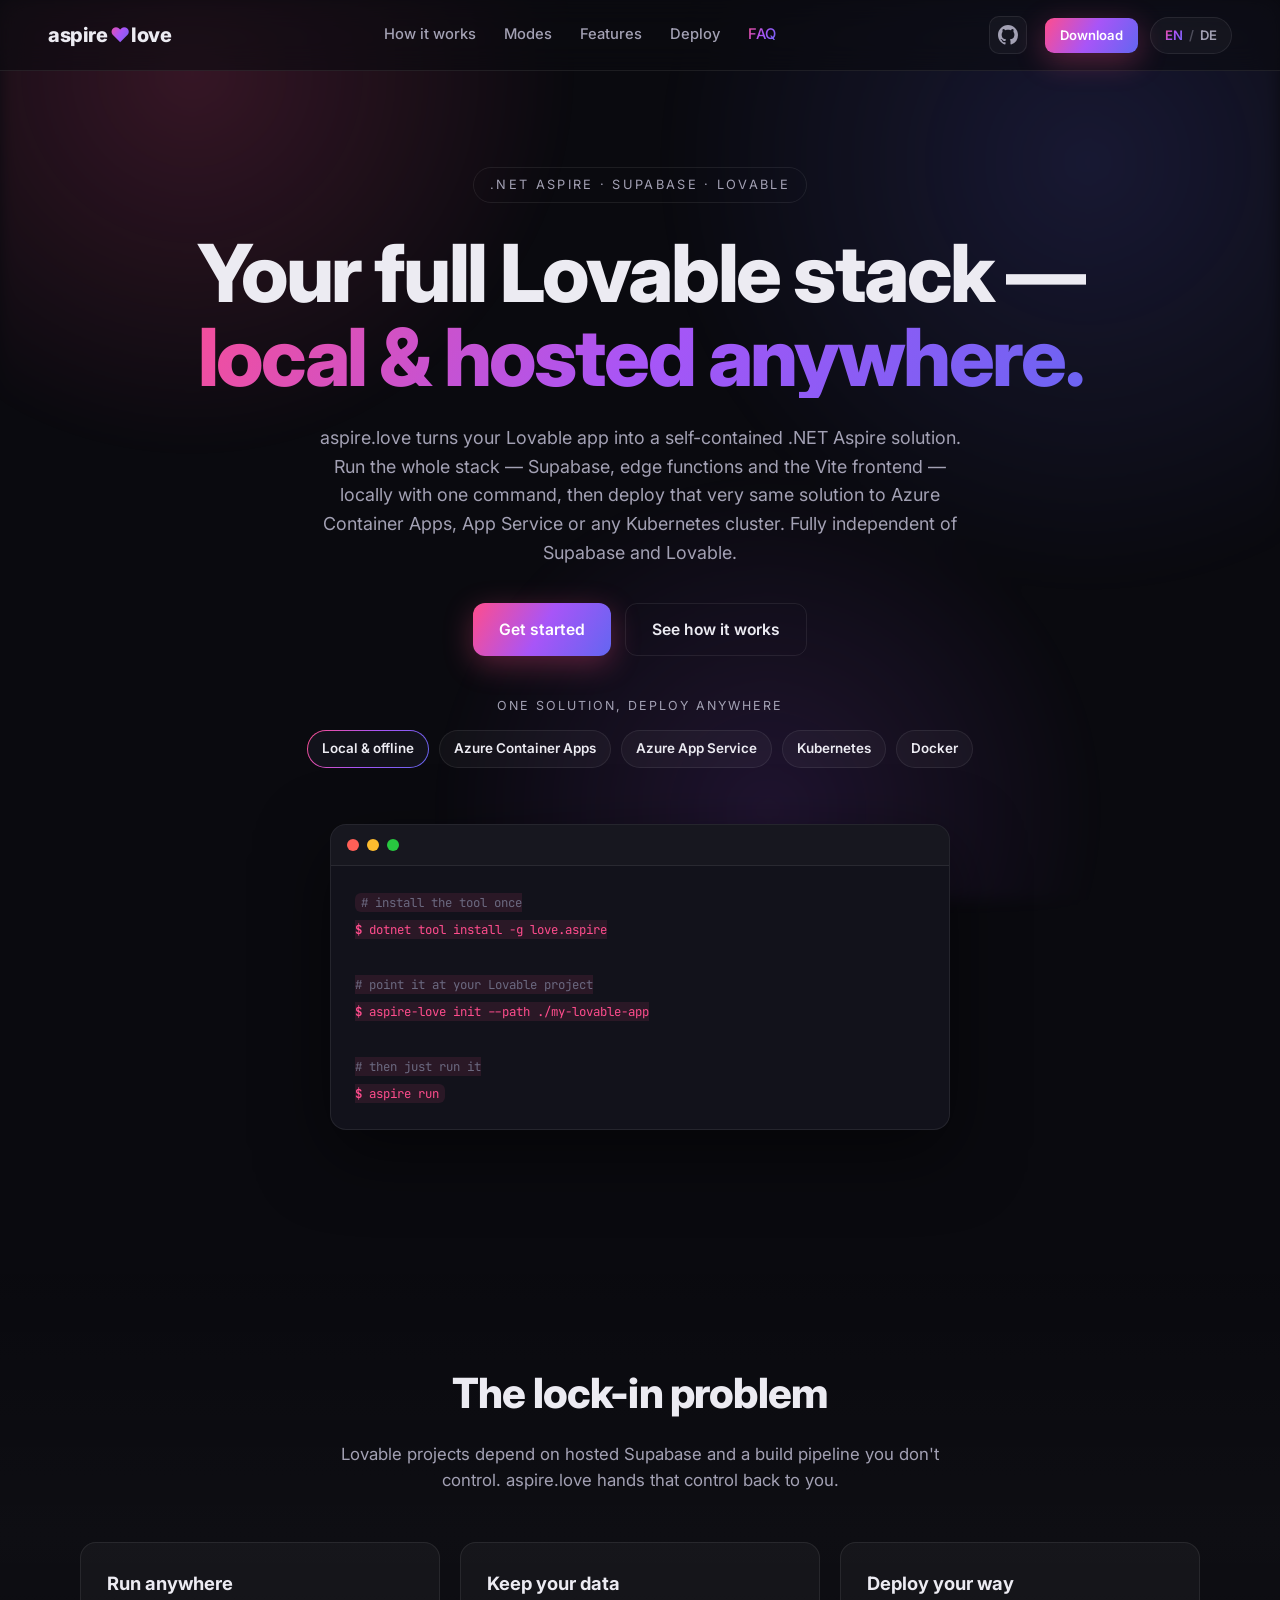
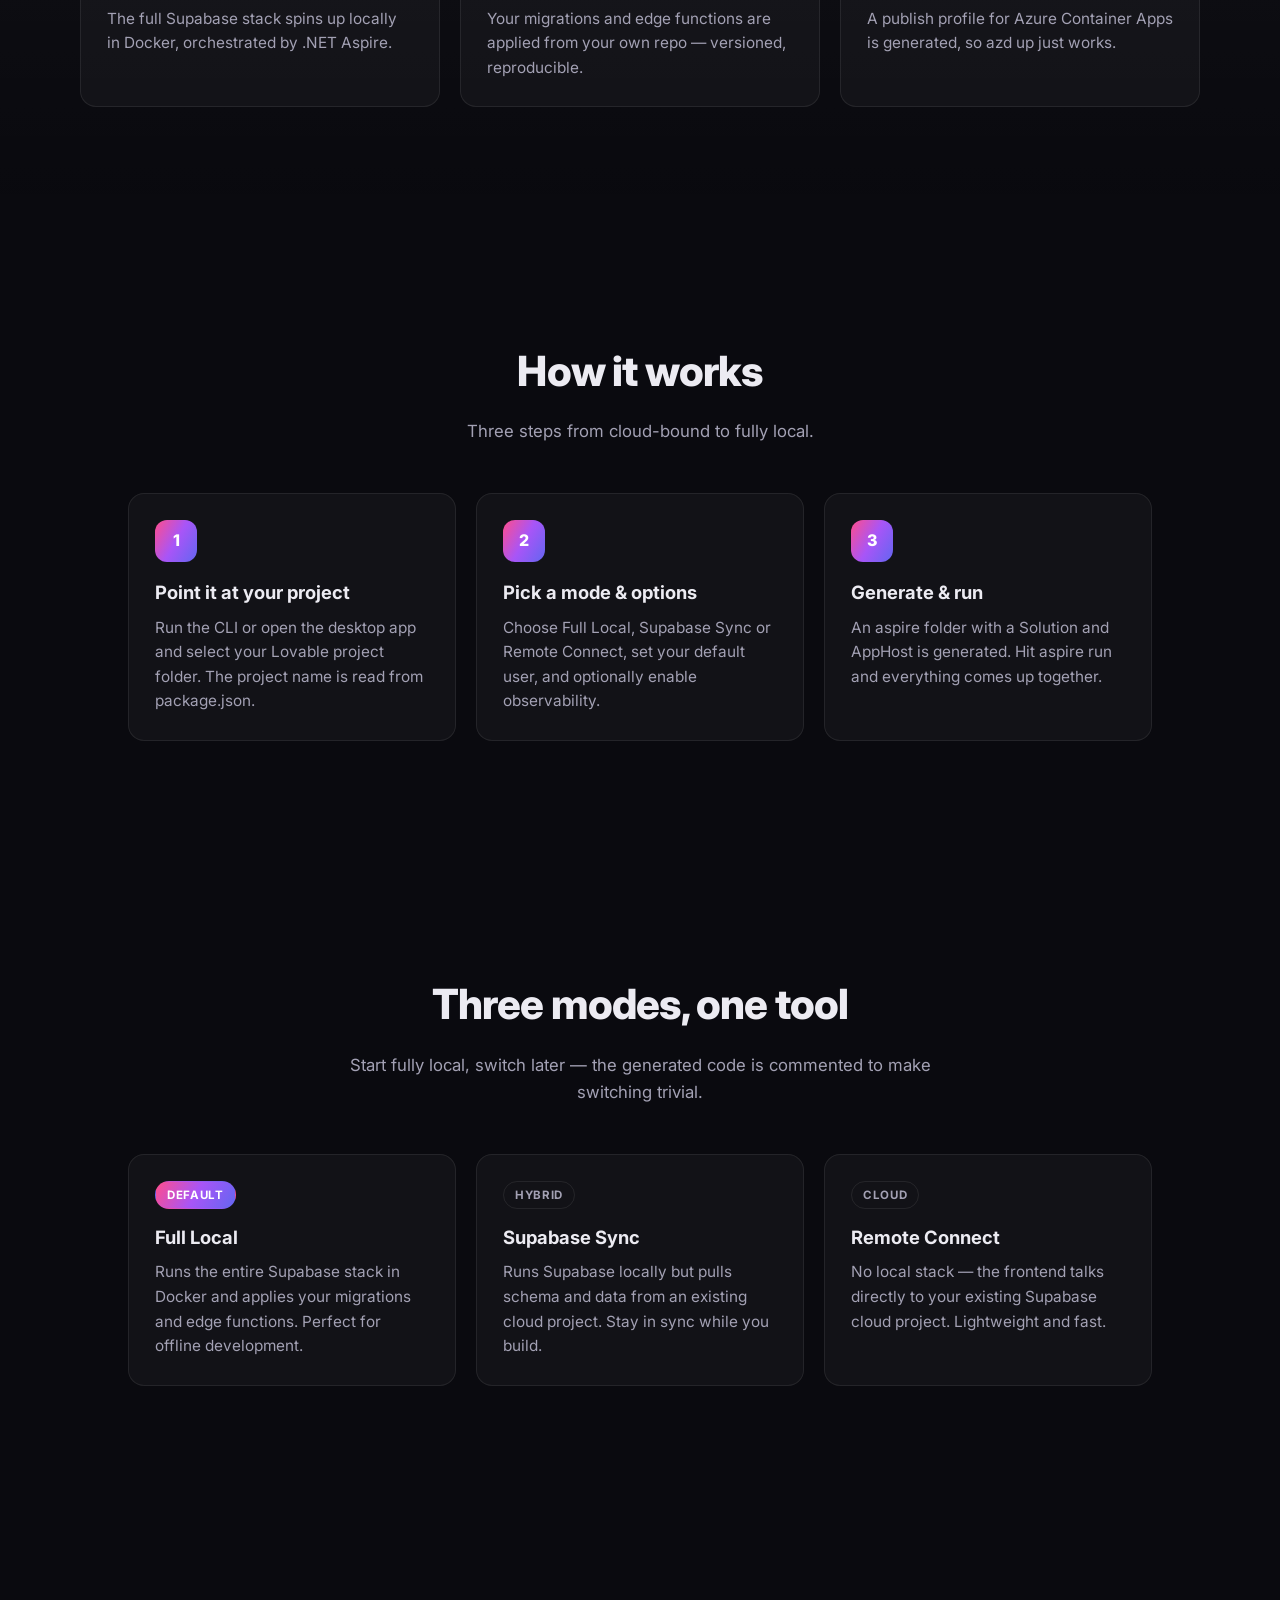
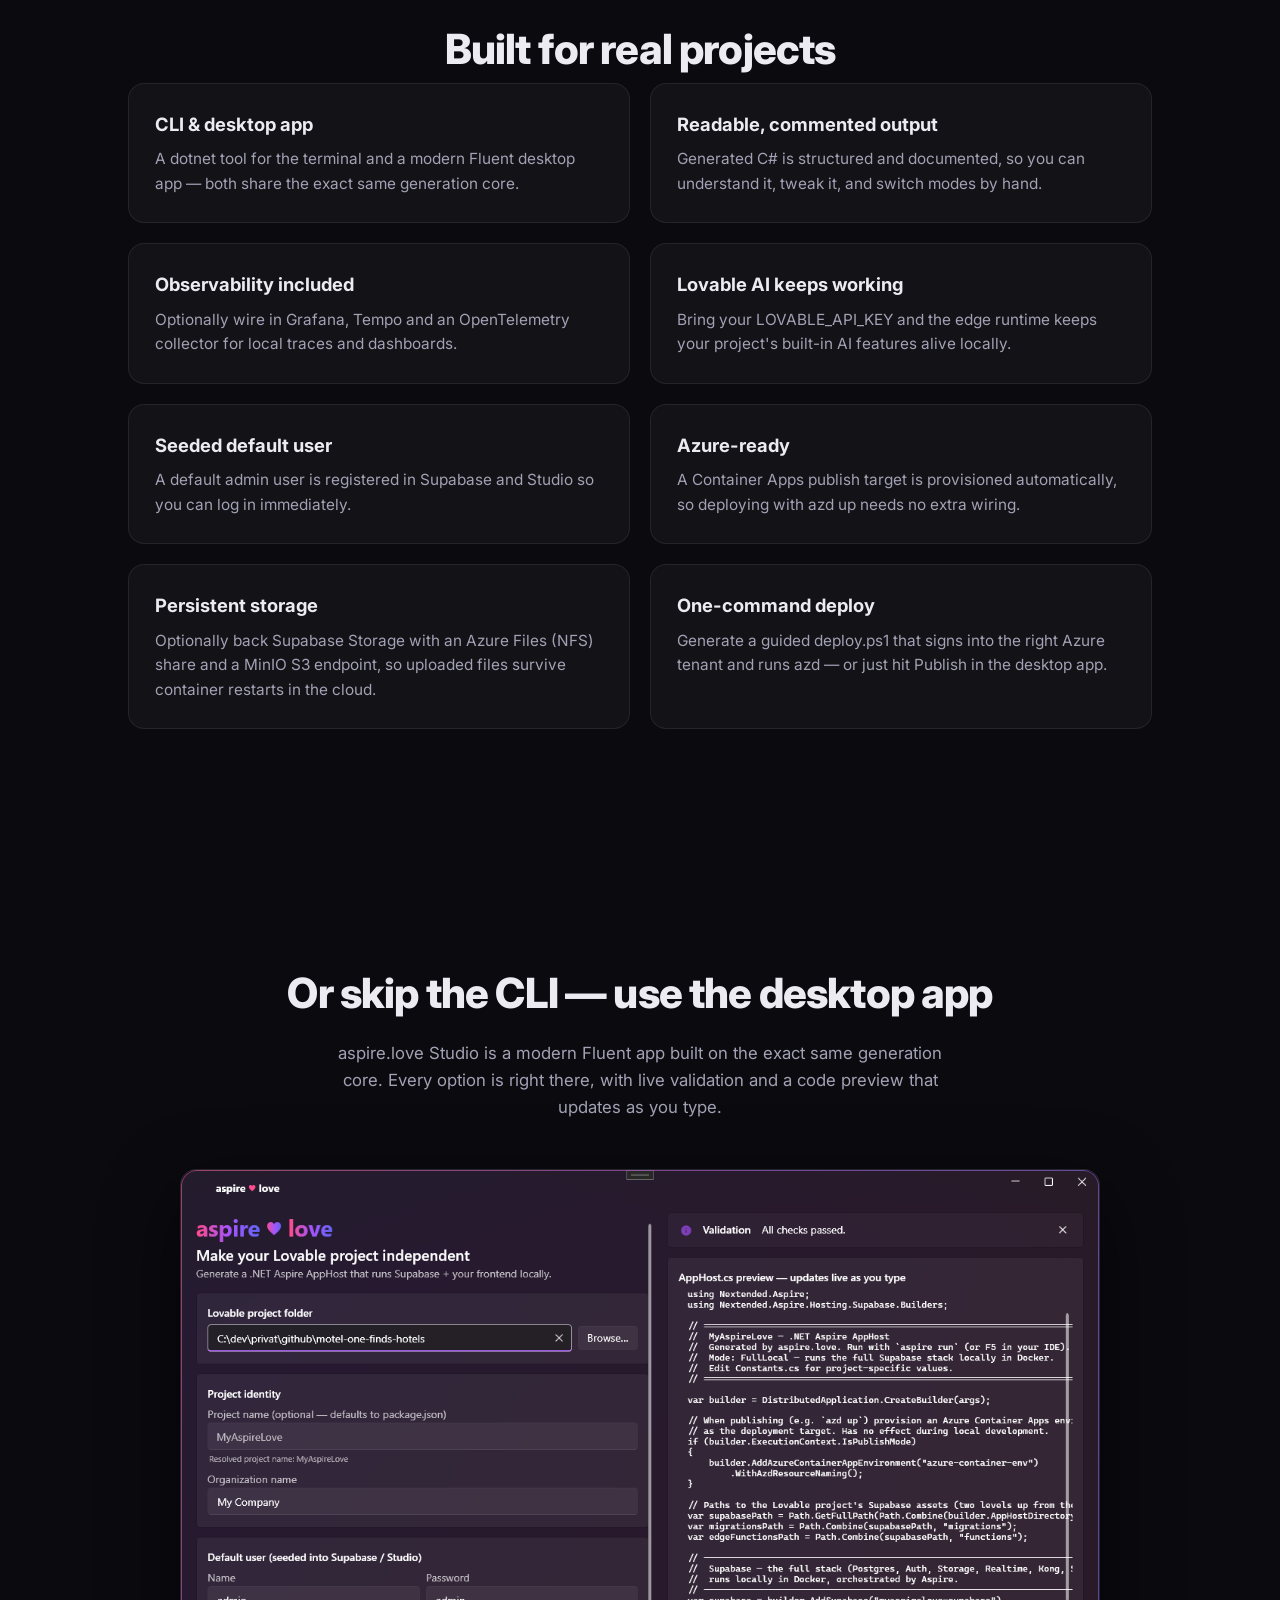
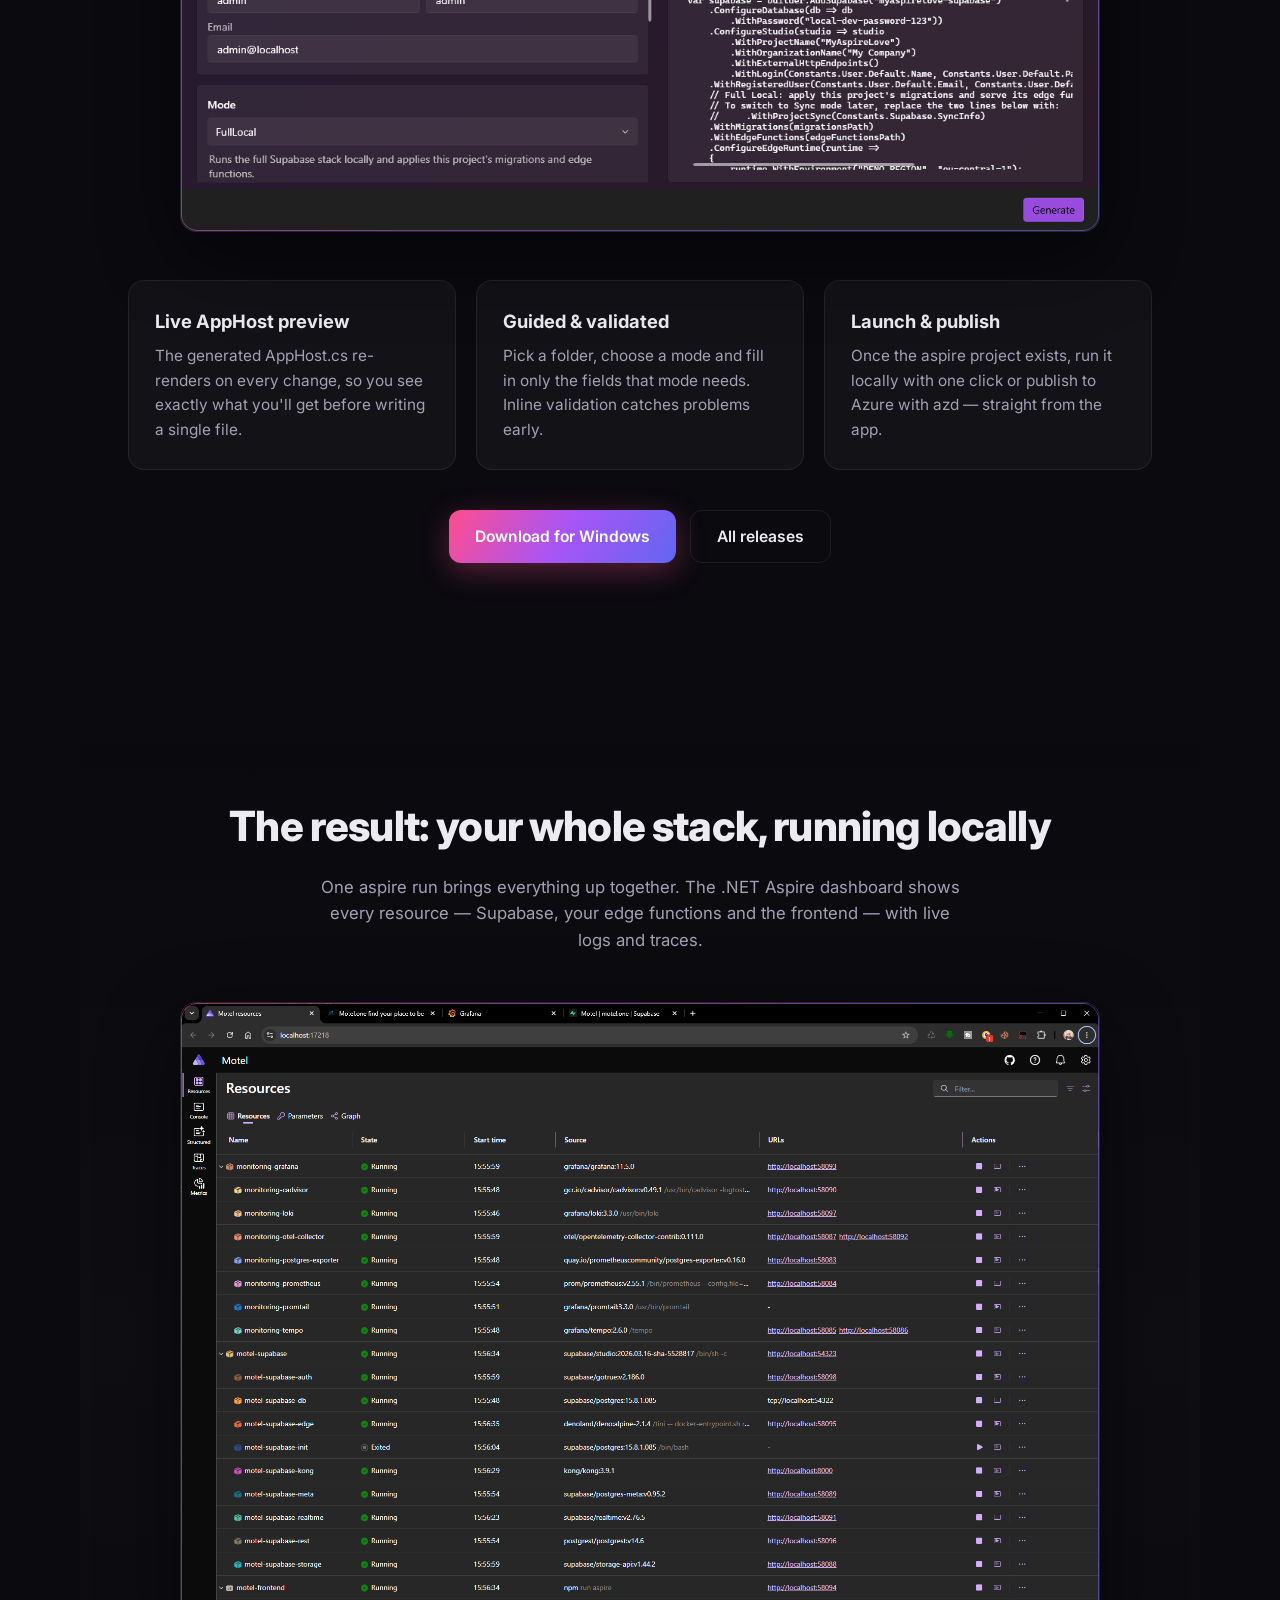
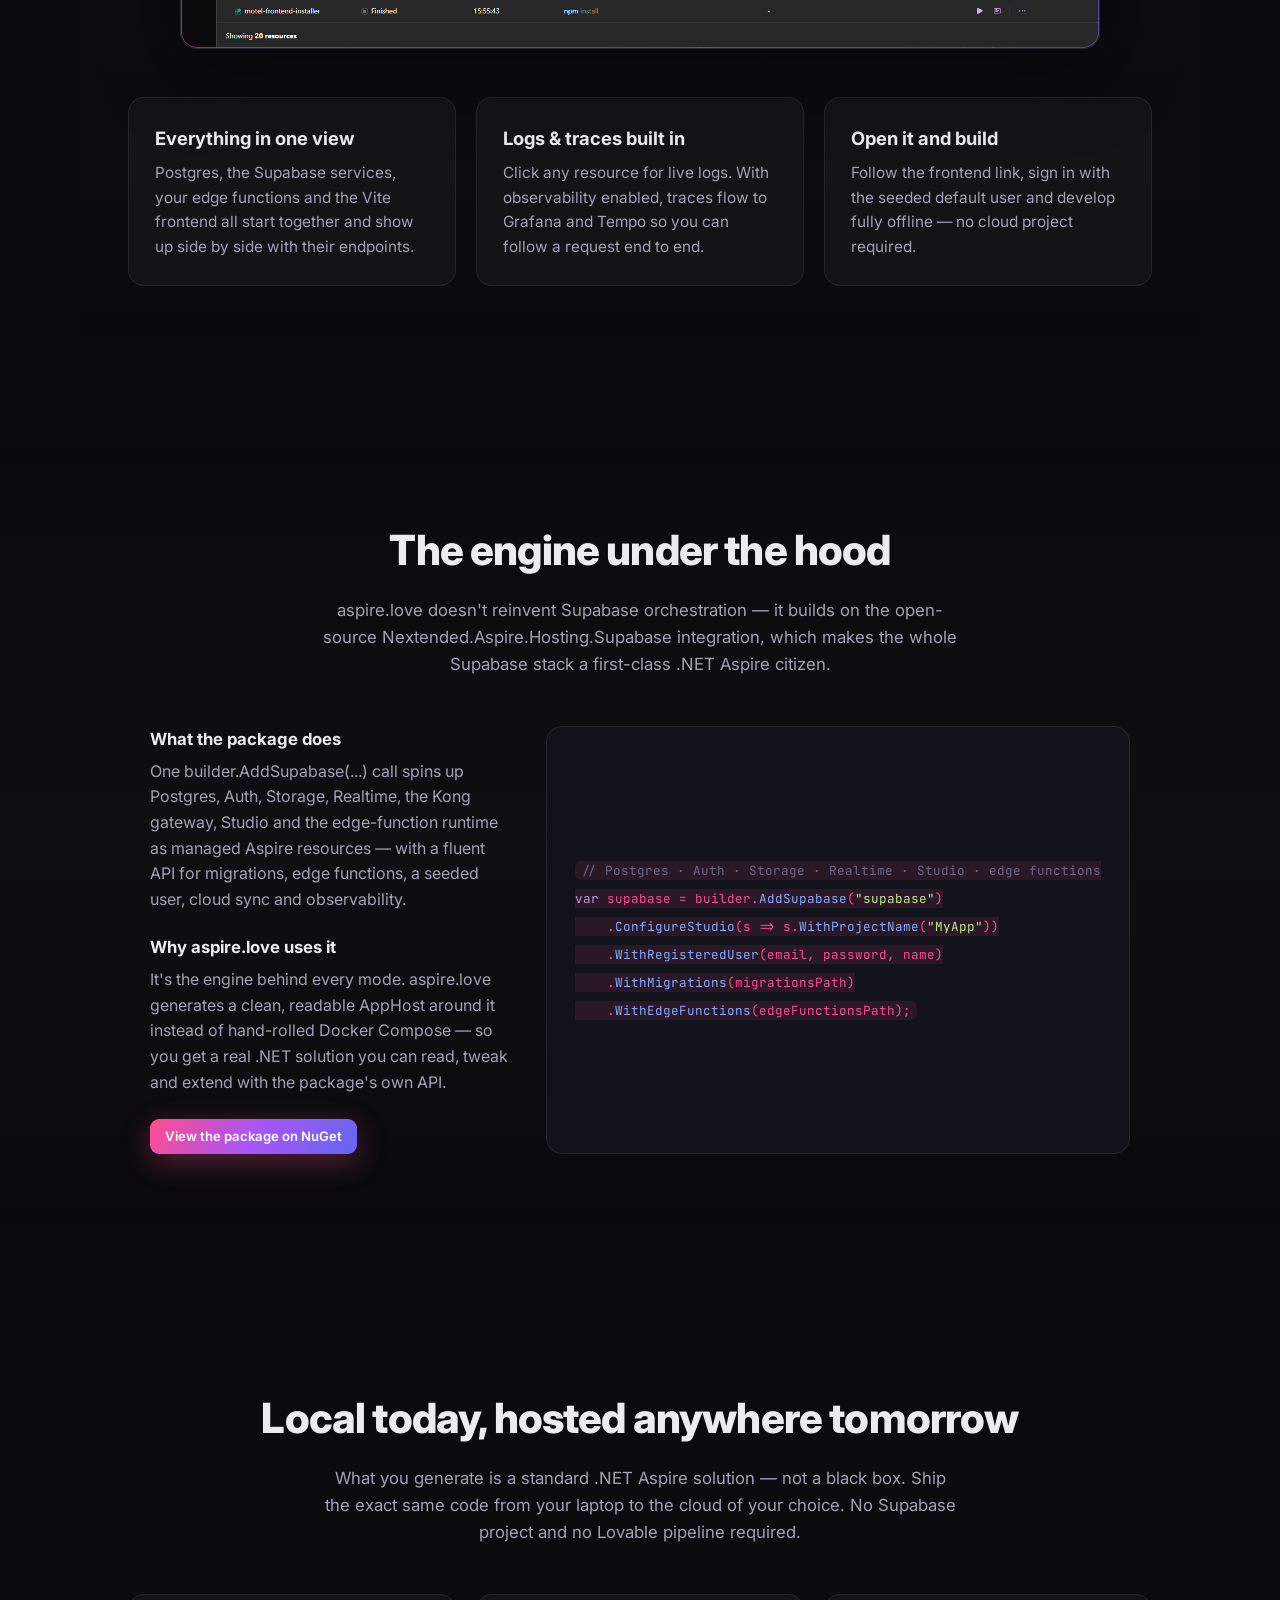
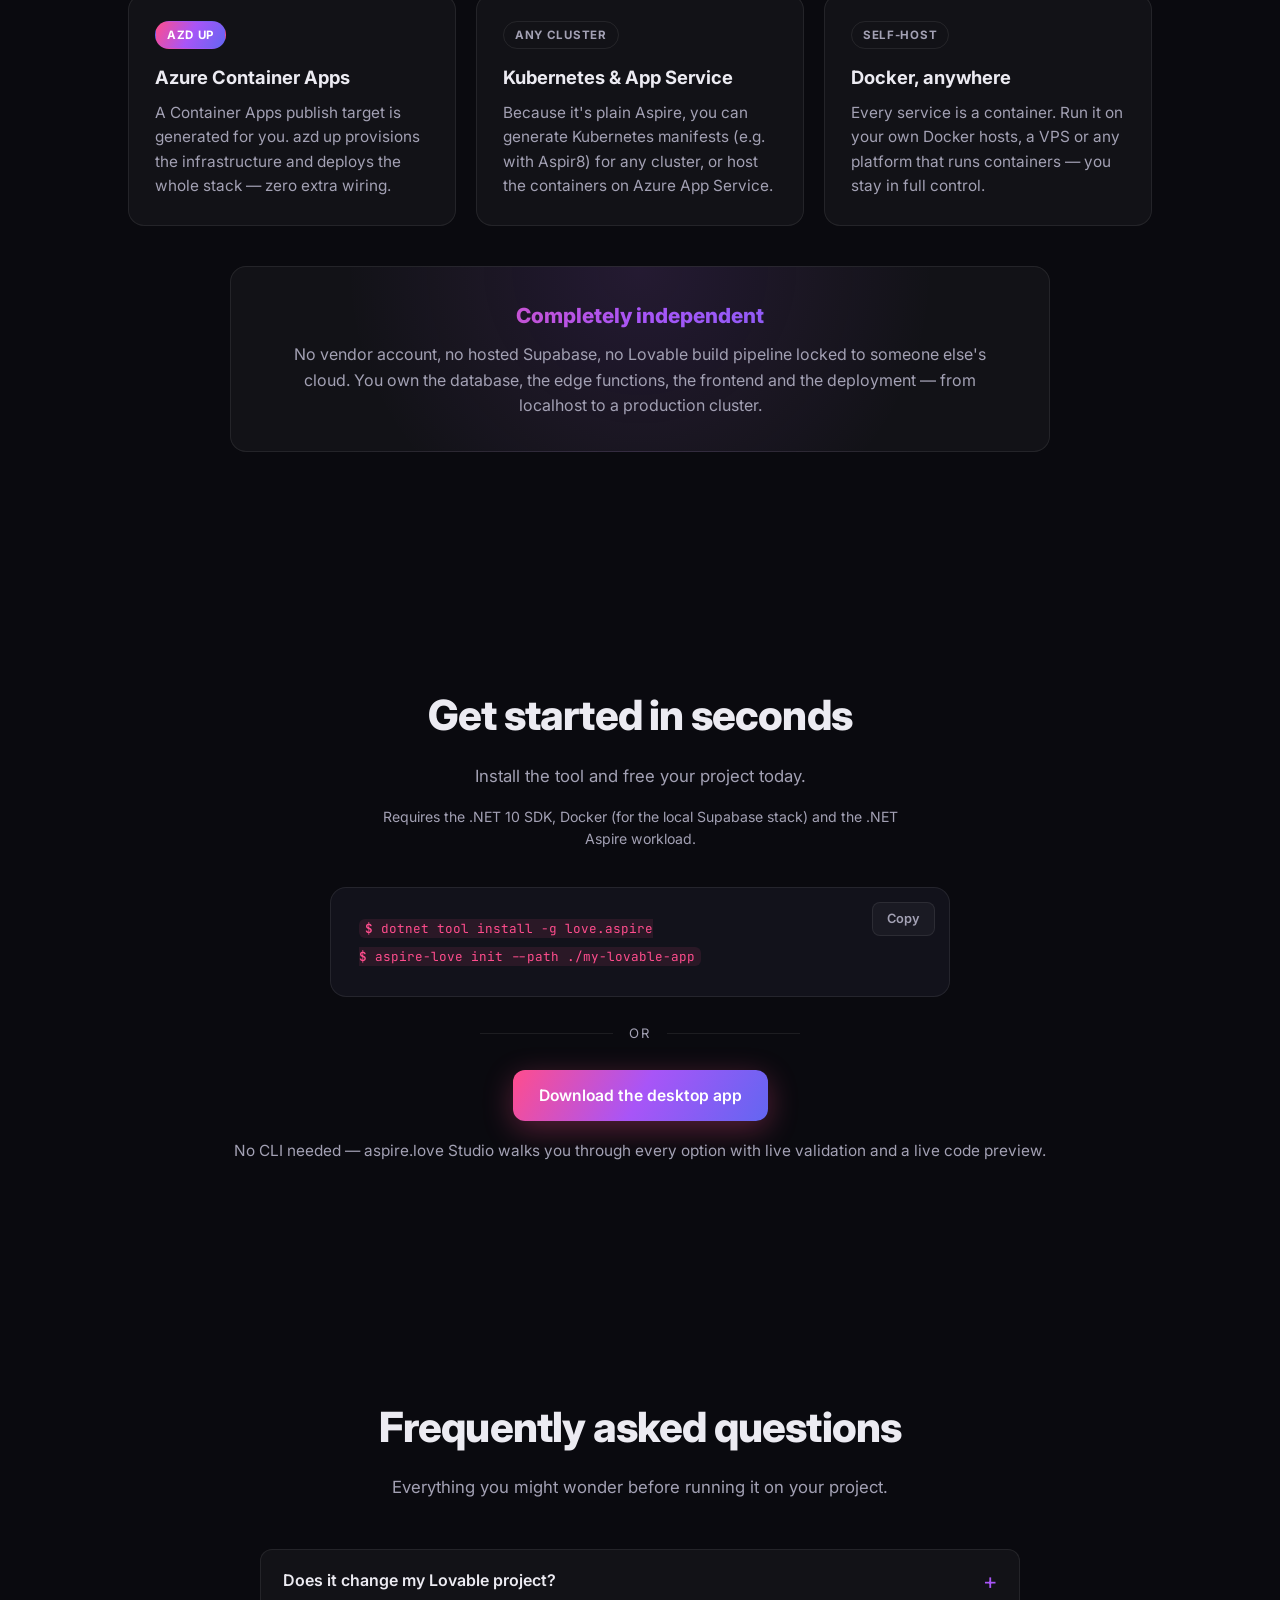
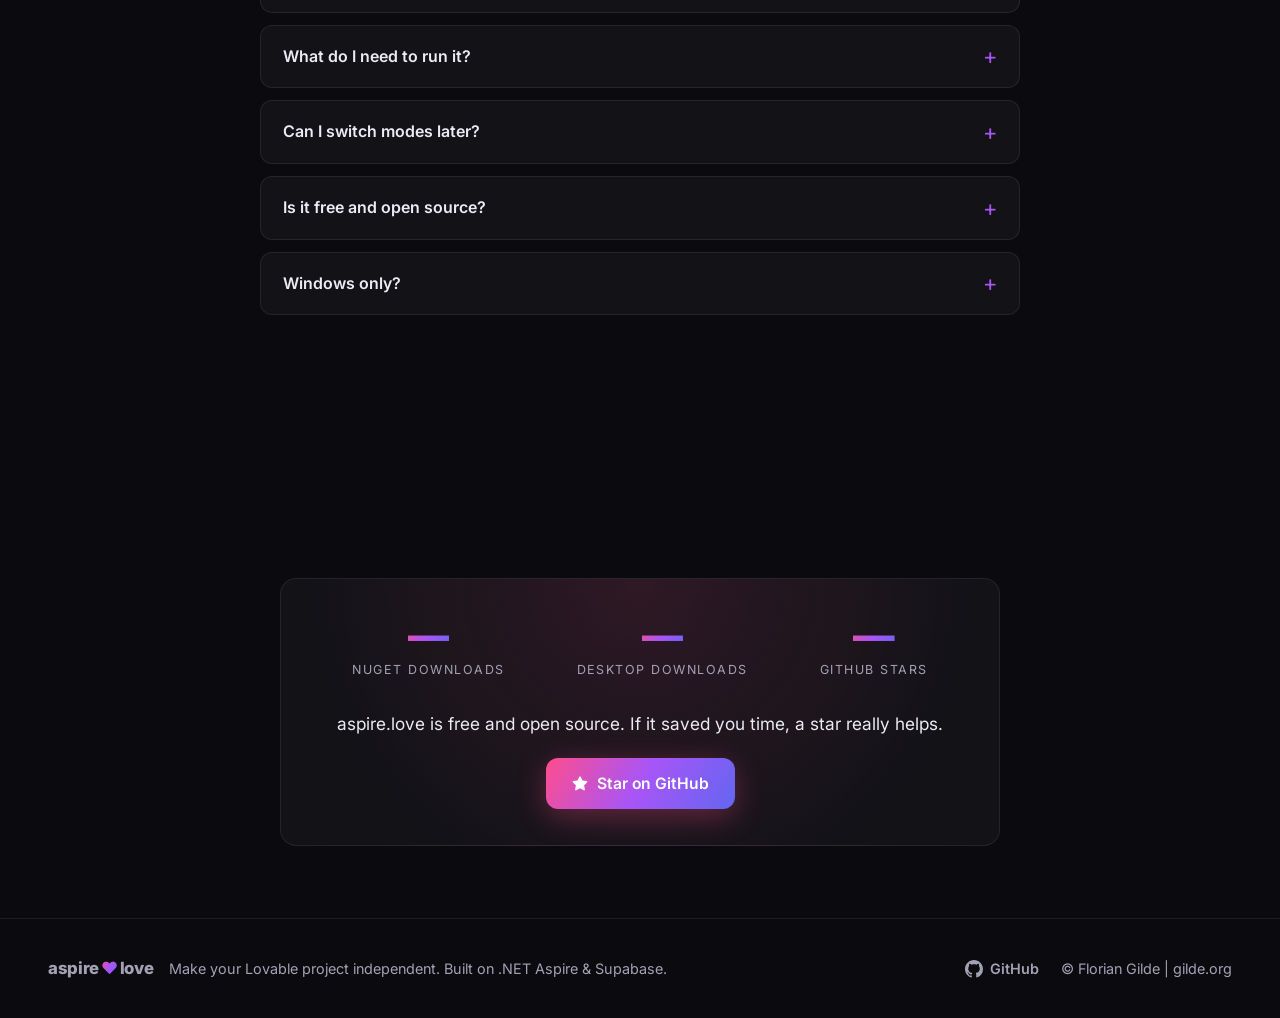
==== commit e58ff14f: "Document persistent storage and the deploy script on the site and README - Two new feature cards (Pe" ====
--- a/website/index.html
+++ b/website/index.html
@@ -202,6 +202,14 @@
                     <h3 data-i18n="features.f6t">Azure-ready</h3>
                     <p data-i18n="features.f6b">A Container Apps publish target is provisioned automatically, so deploying with <code>azd up</code> needs no extra wiring.</p>
                 </div>
+                <div class="feature">
+                    <h3 data-i18n="features.f7t">Persistent storage</h3>
+                    <p data-i18n="features.f7b">Optionally back Supabase Storage with an Azure Files (NFS) share and a MinIO S3 endpoint, so uploaded files survive container restarts in the cloud.</p>
+                </div>
+                <div class="feature">
+                    <h3 data-i18n="features.f8t">One-command deploy</h3>
+                    <p data-i18n="features.f8b">Generate a guided <code>deploy.ps1</code> that signs into the right Azure tenant and runs <code>azd</code> — or just hit Publish in the desktop app.</p>
+                </div>
             </div>
         </section>
 
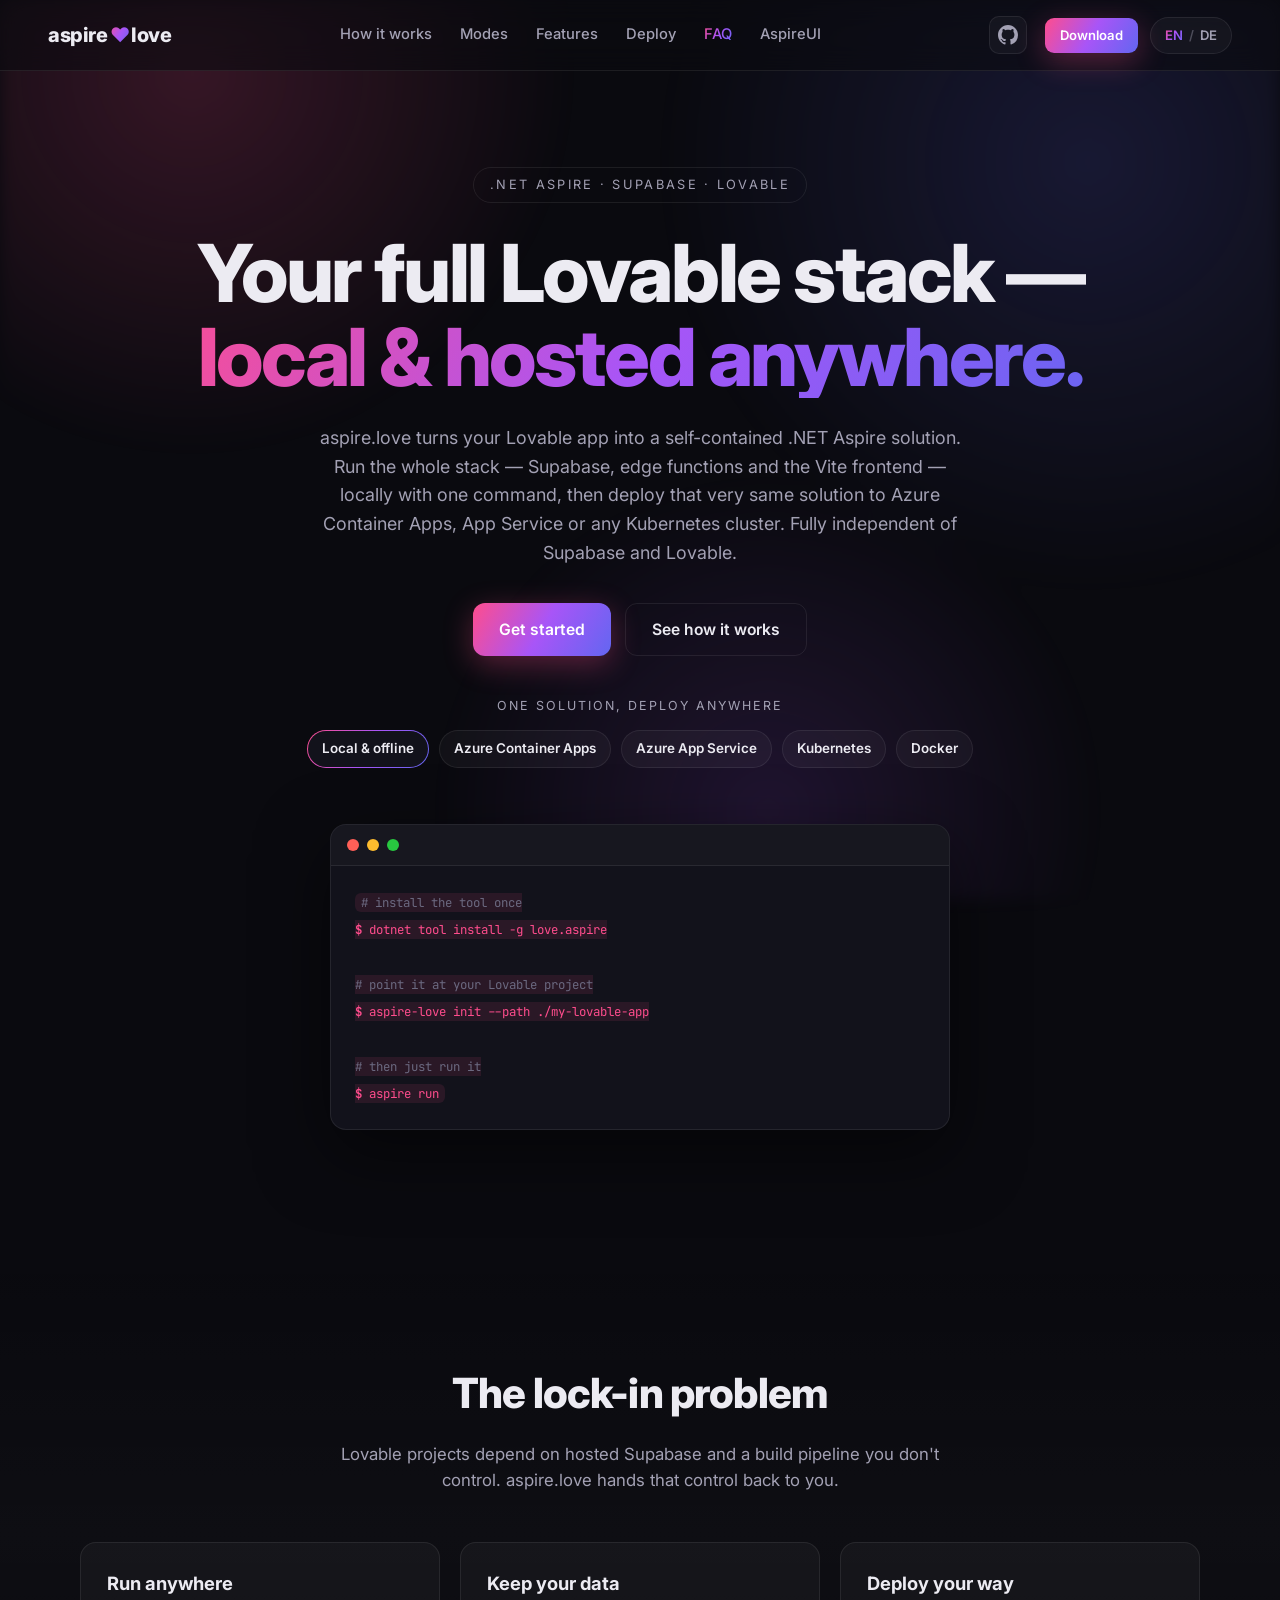
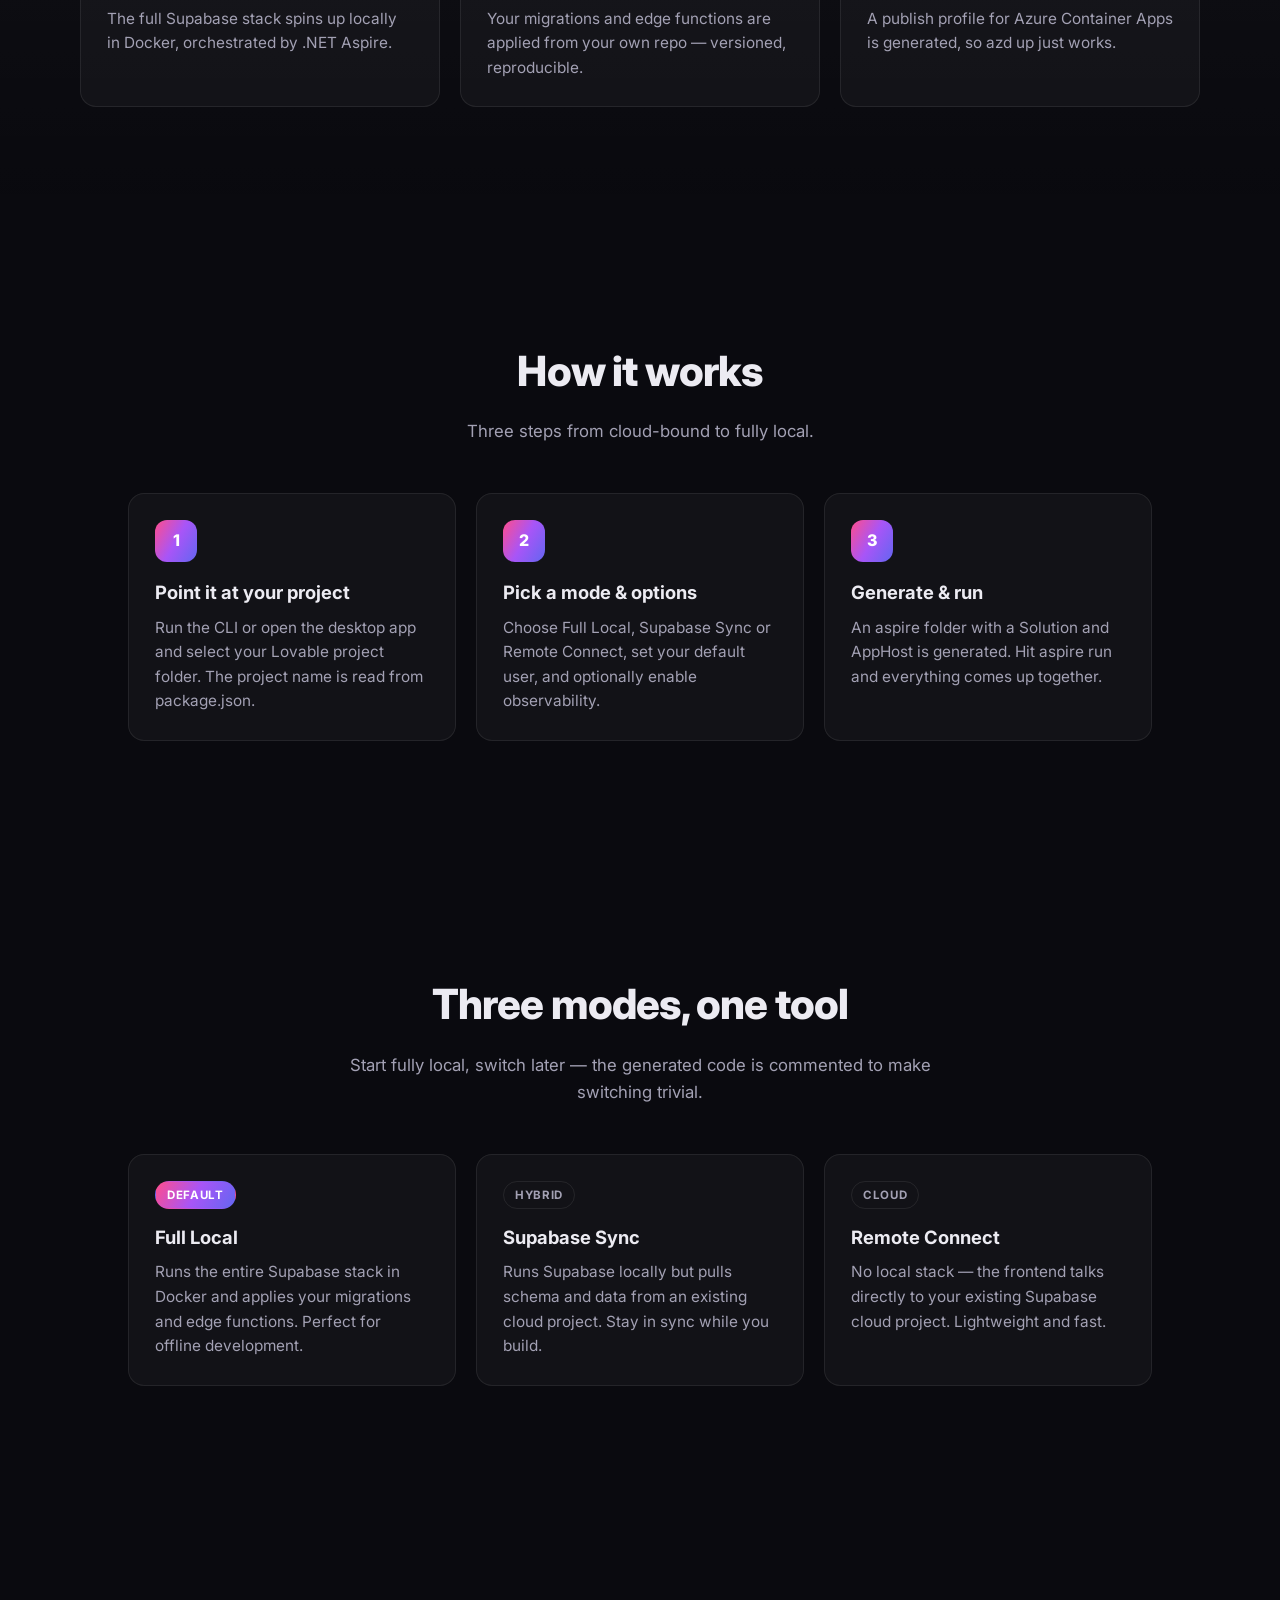
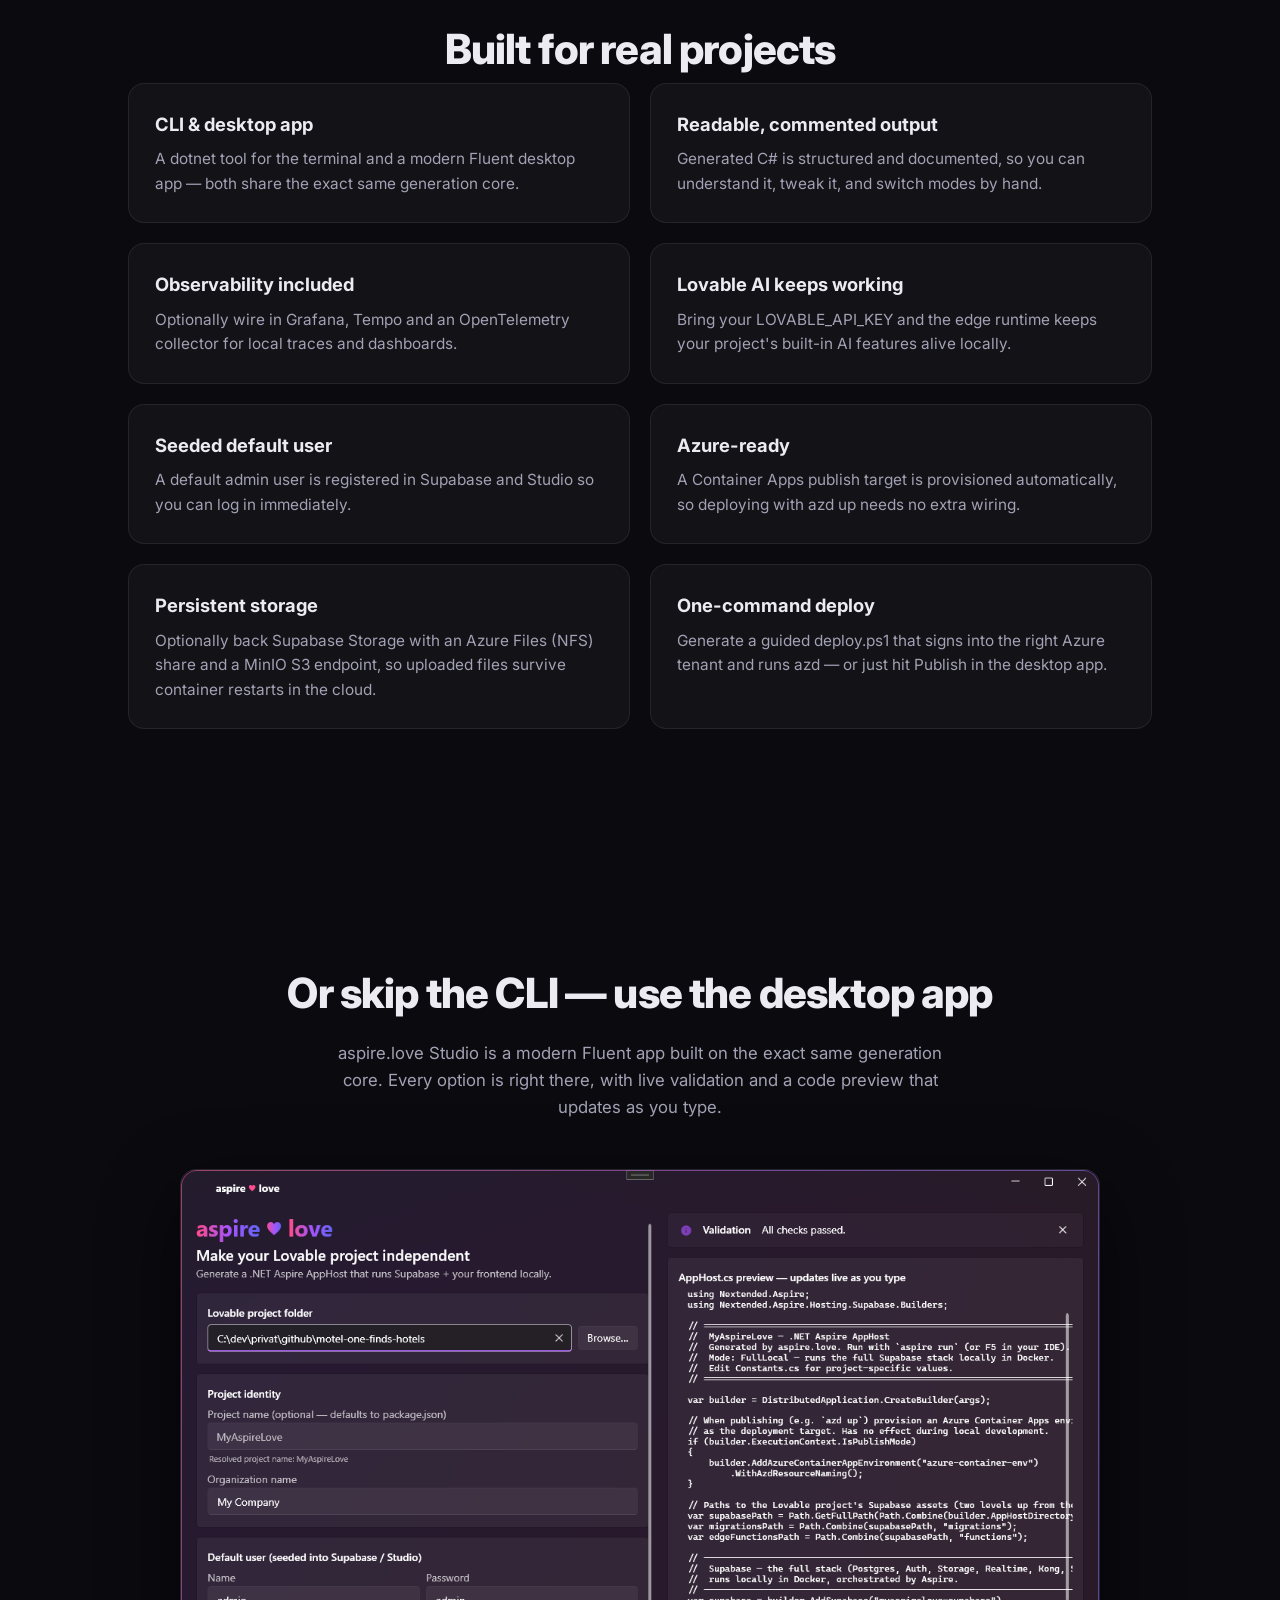
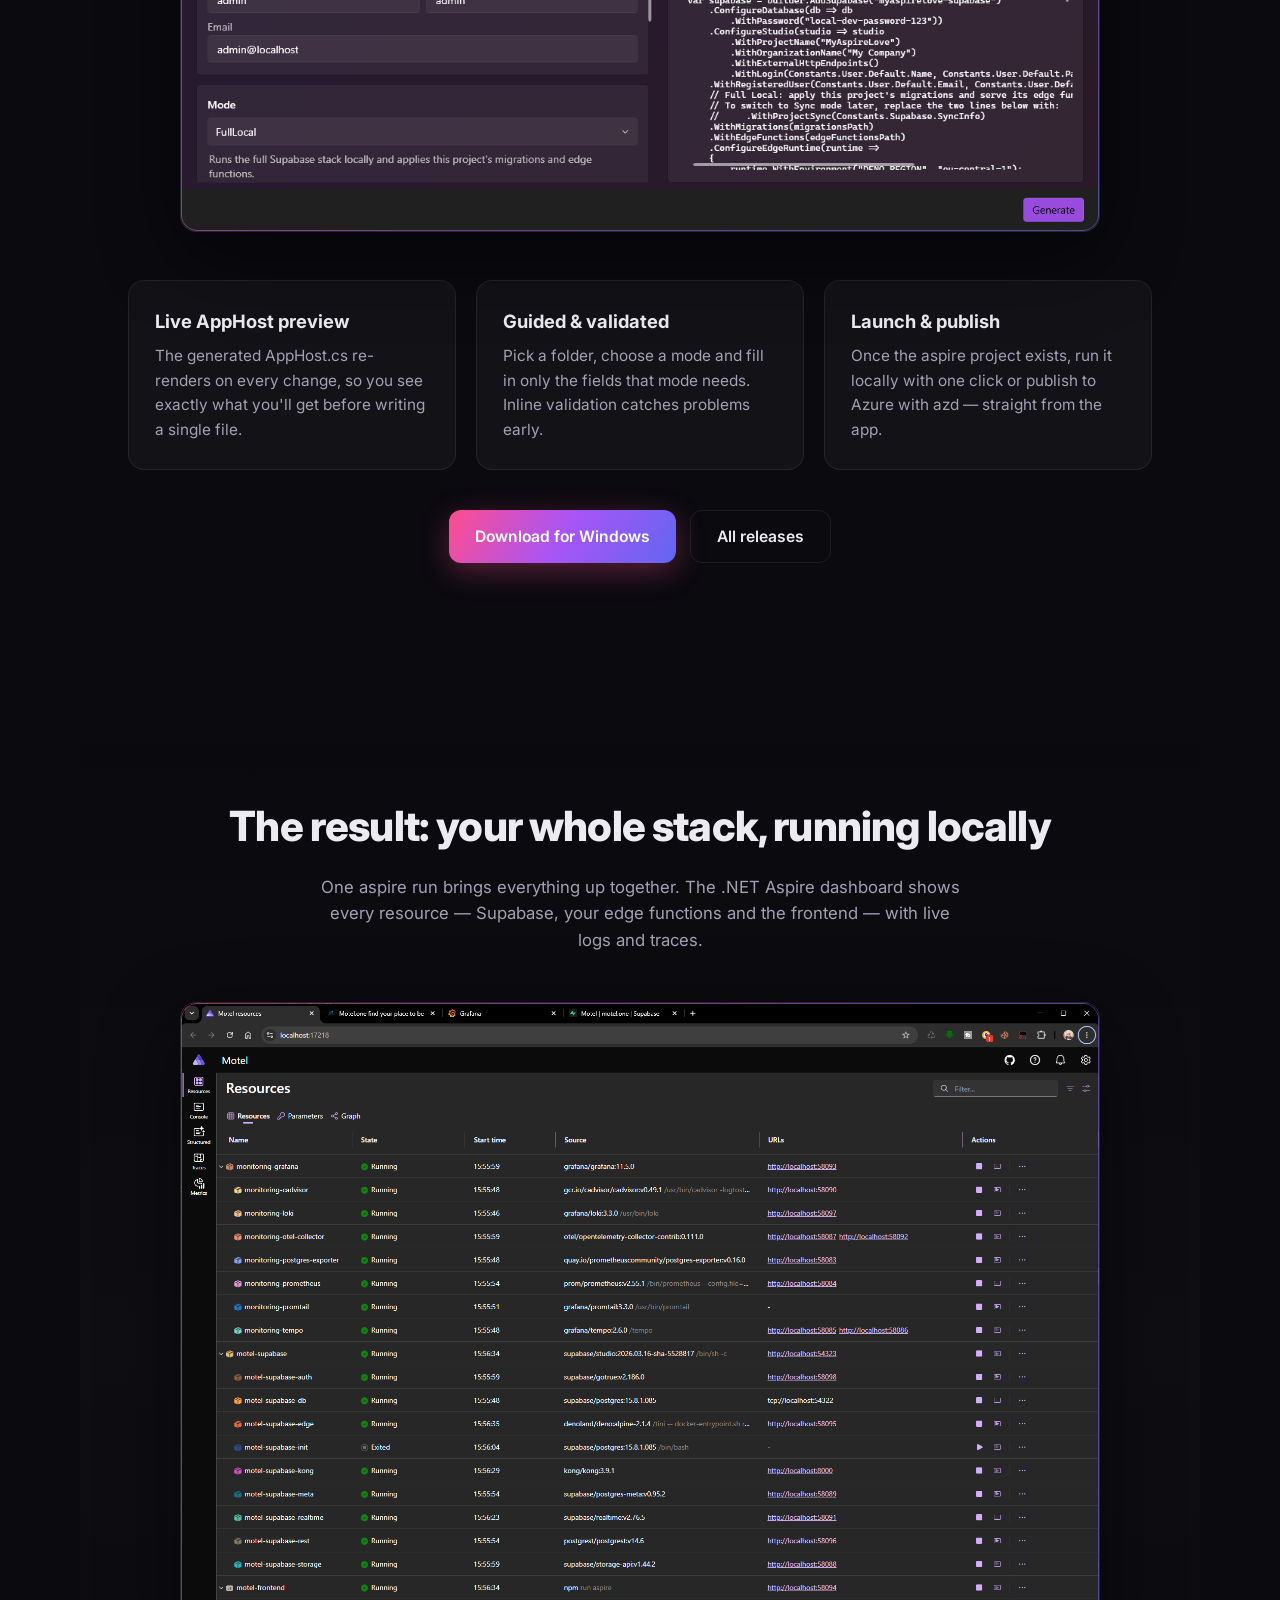
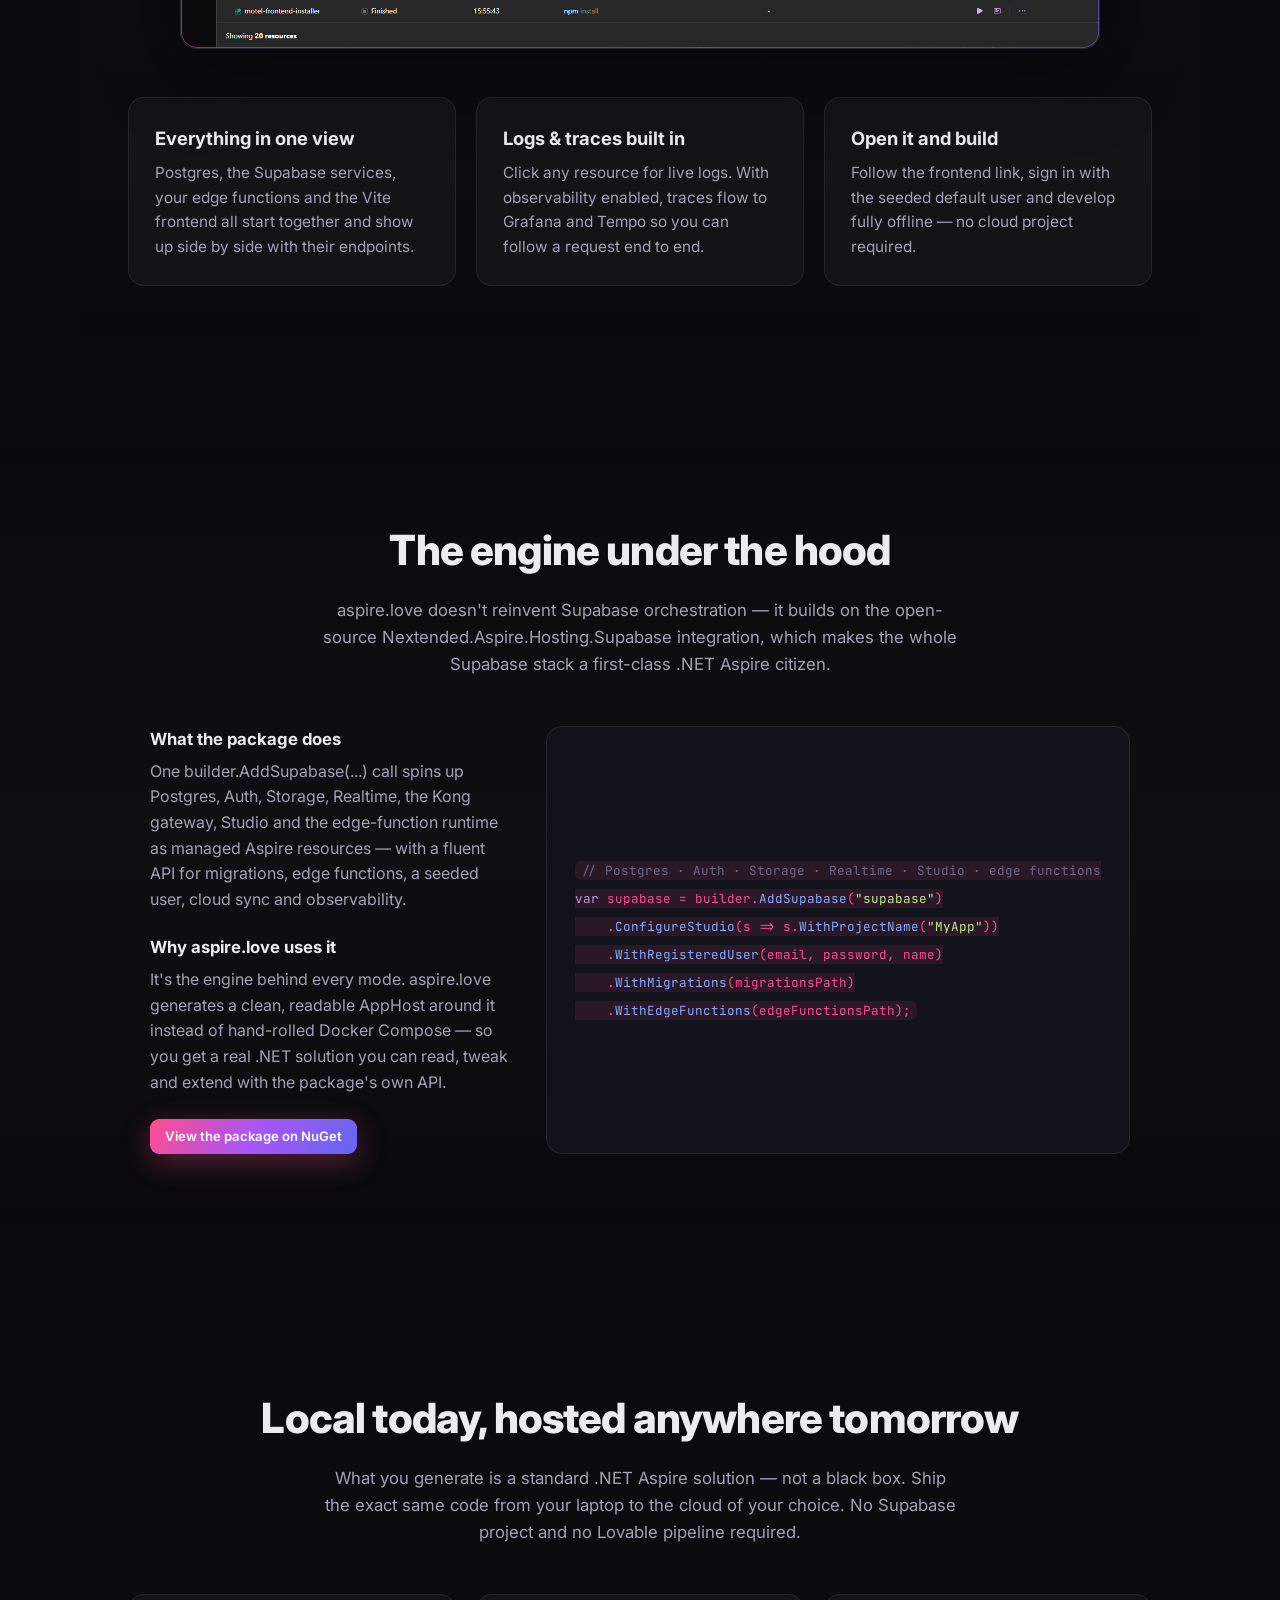
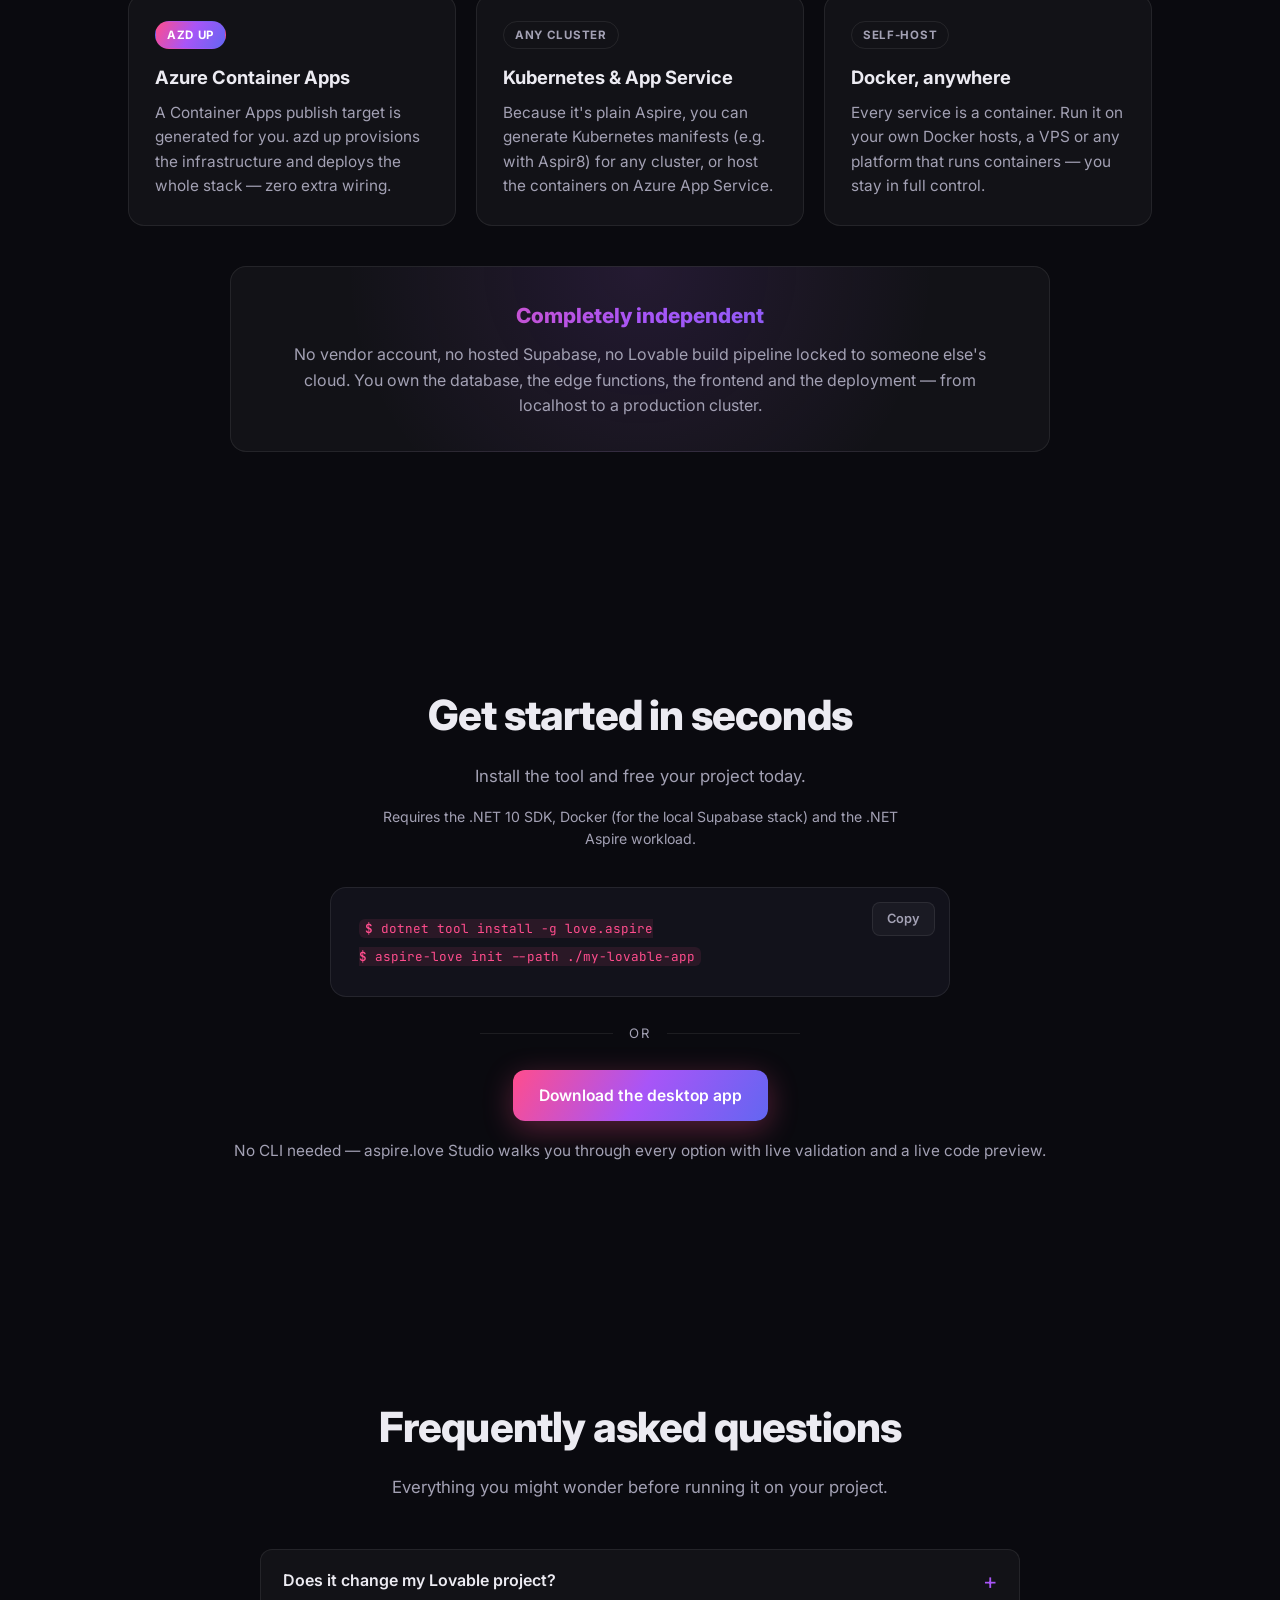
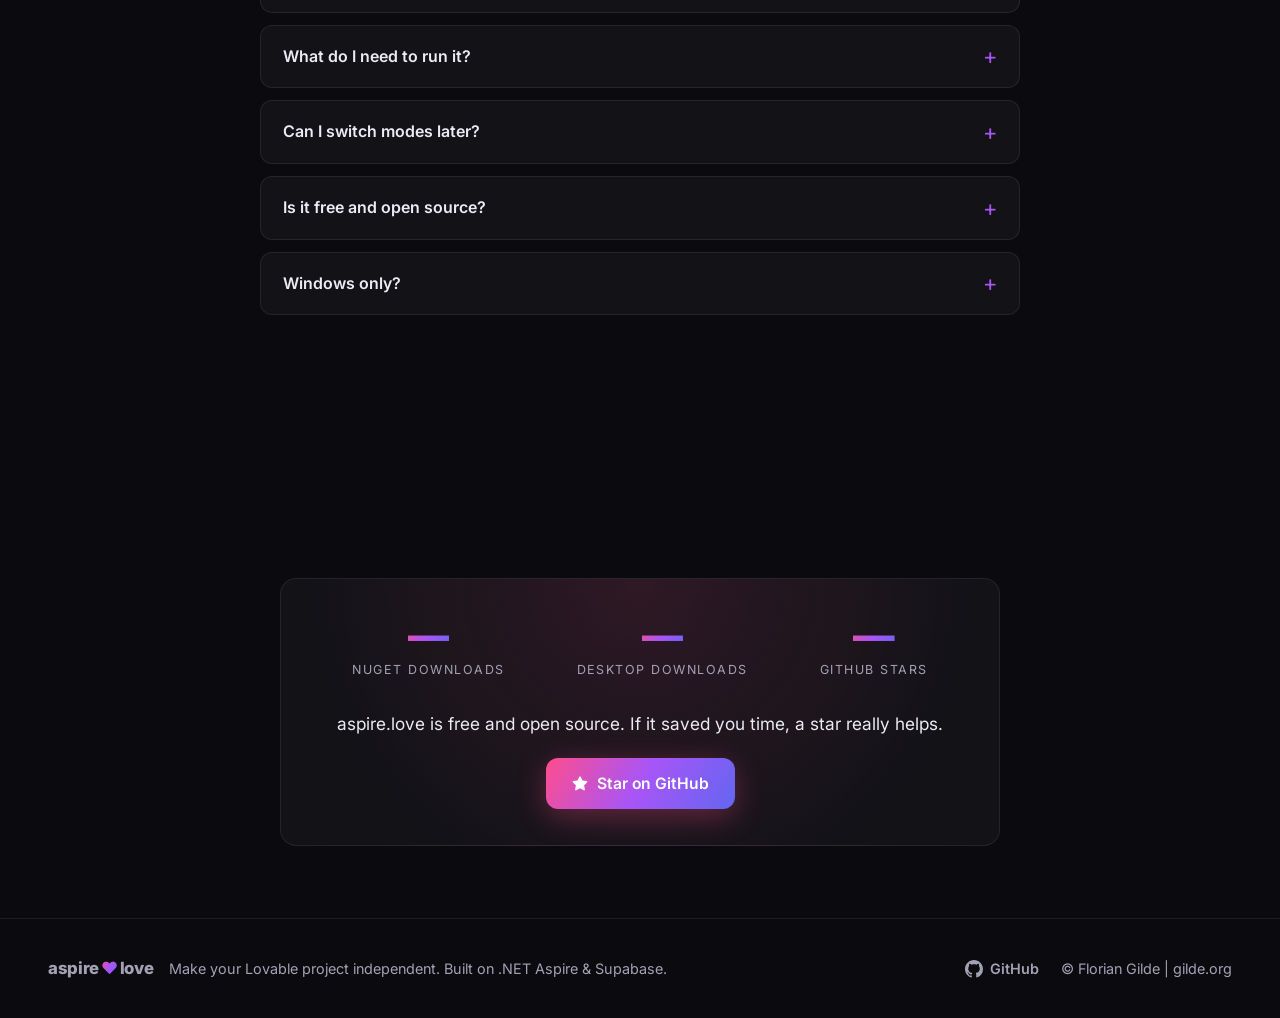
==== commit bbe4074f: "Add AspireUI page to the website New /aspireui page (nav menu item + dir with index.html) describing" ====
--- a/website/index.html
+++ b/website/index.html
@@ -43,6 +43,7 @@
             <a href="#features" data-i18n="nav.features">Features</a>
             <a href="#deploy" data-i18n="nav.deploy">Deploy</a>
             <a href="#faq" data-i18n="nav.faq">FAQ</a>
+            <a href="aspireui/" data-i18n="nav.aspireui">AspireUI</a>
         </nav>
         <div class="nav-actions">
             <a class="nav-icon" href="https://github.com/fgilde/aspire.love" target="_blank" rel="noopener"
--- a/website/styles.css
+++ b/website/styles.css
@@ -152,6 +152,7 @@
     pointer-events: none;
 }
 .shot-frame img { display: block; width: 100%; height: auto; }
+.shot-cap { text-align: center; color: var(--text-dim); font-size: 0.9rem; padding: 12px 16px; }
 .studio-cta { display: flex; gap: 14px; justify-content: center; flex-wrap: wrap; margin-top: 40px; }
 
 /* ---- Independence highlight ---- */
